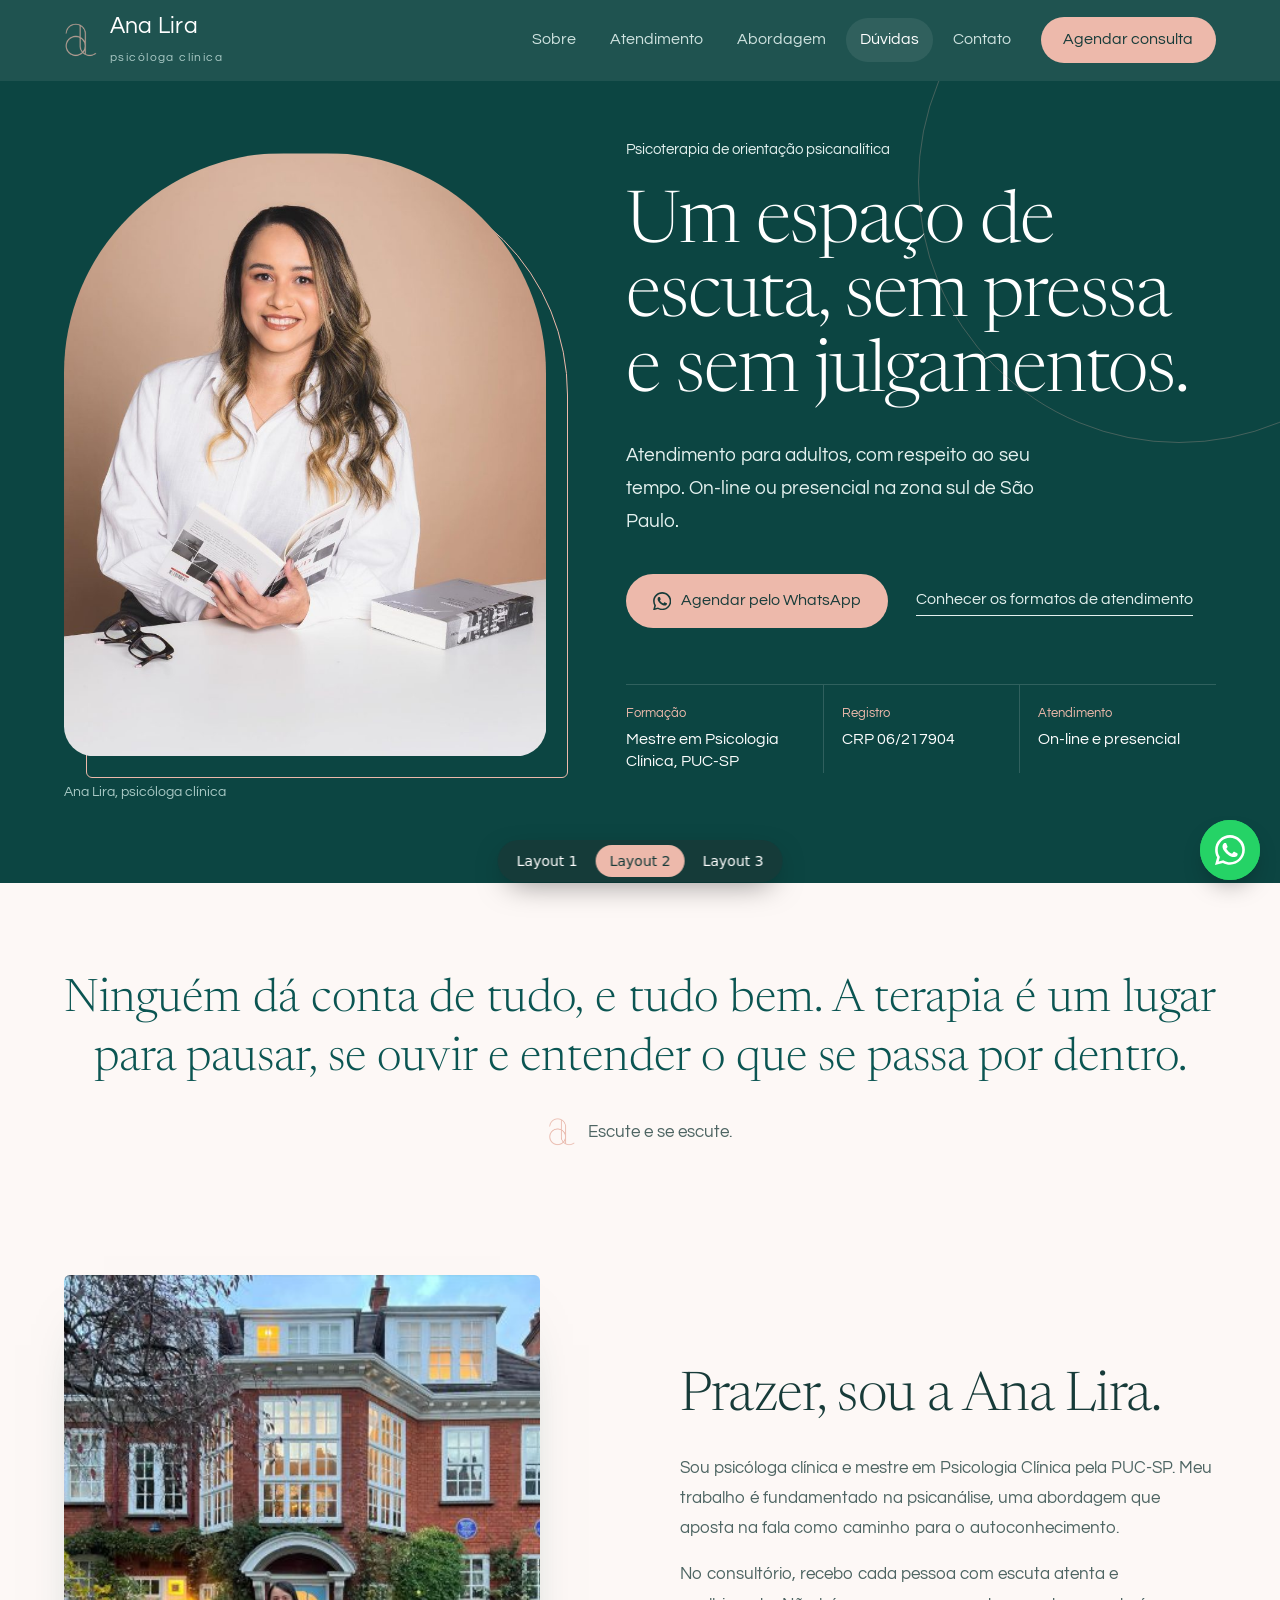
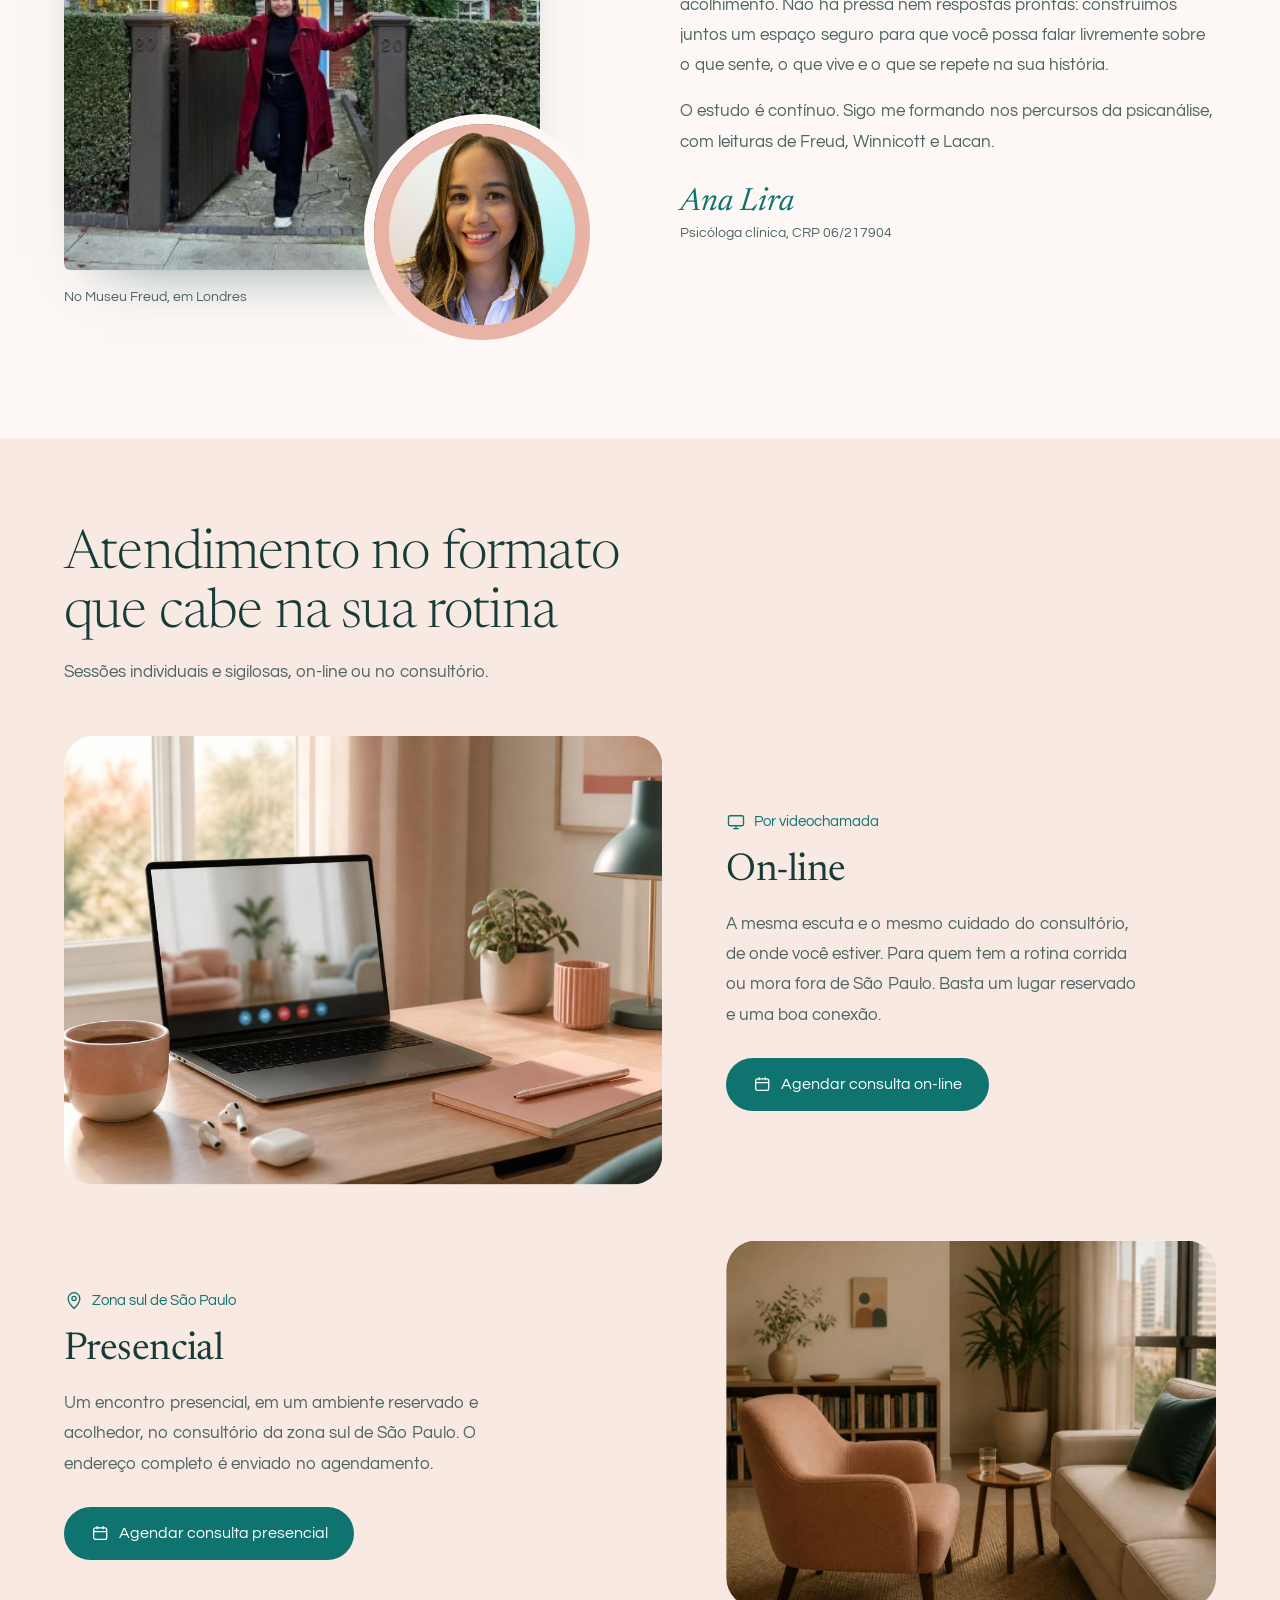
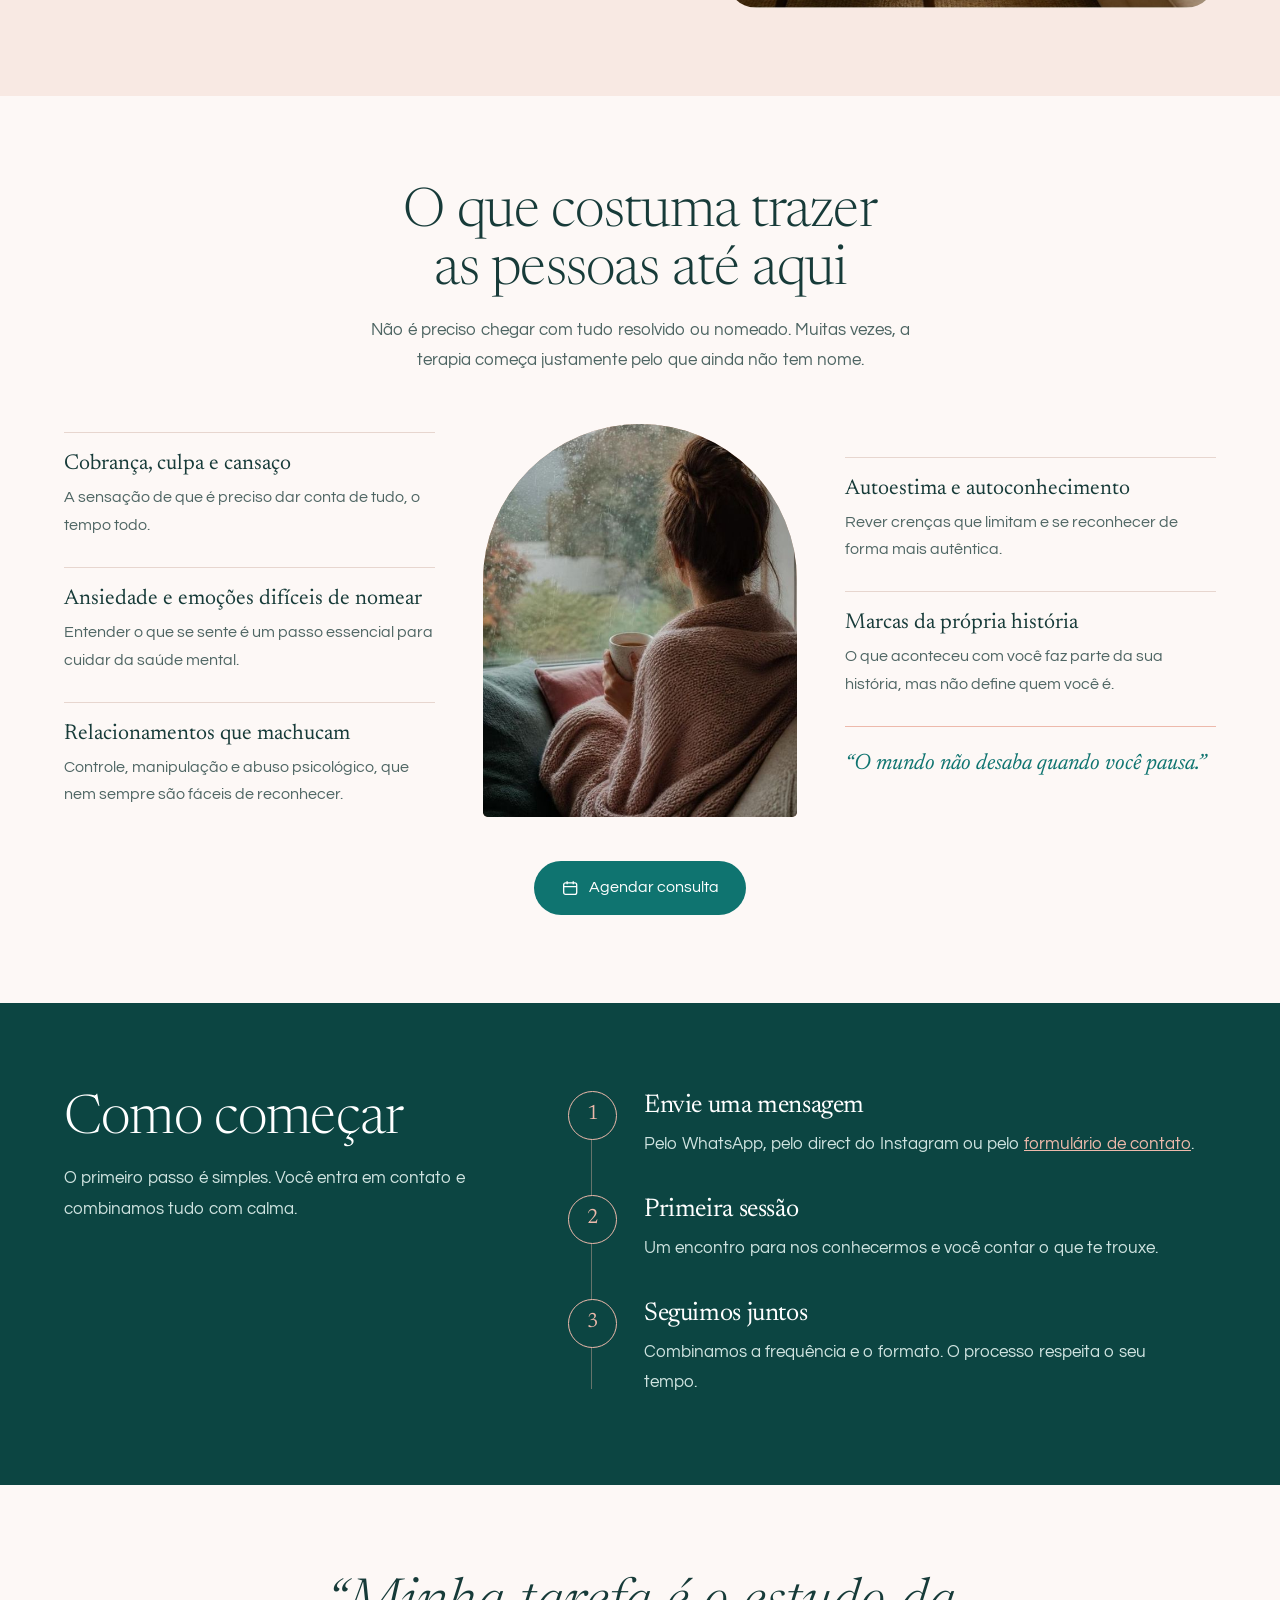
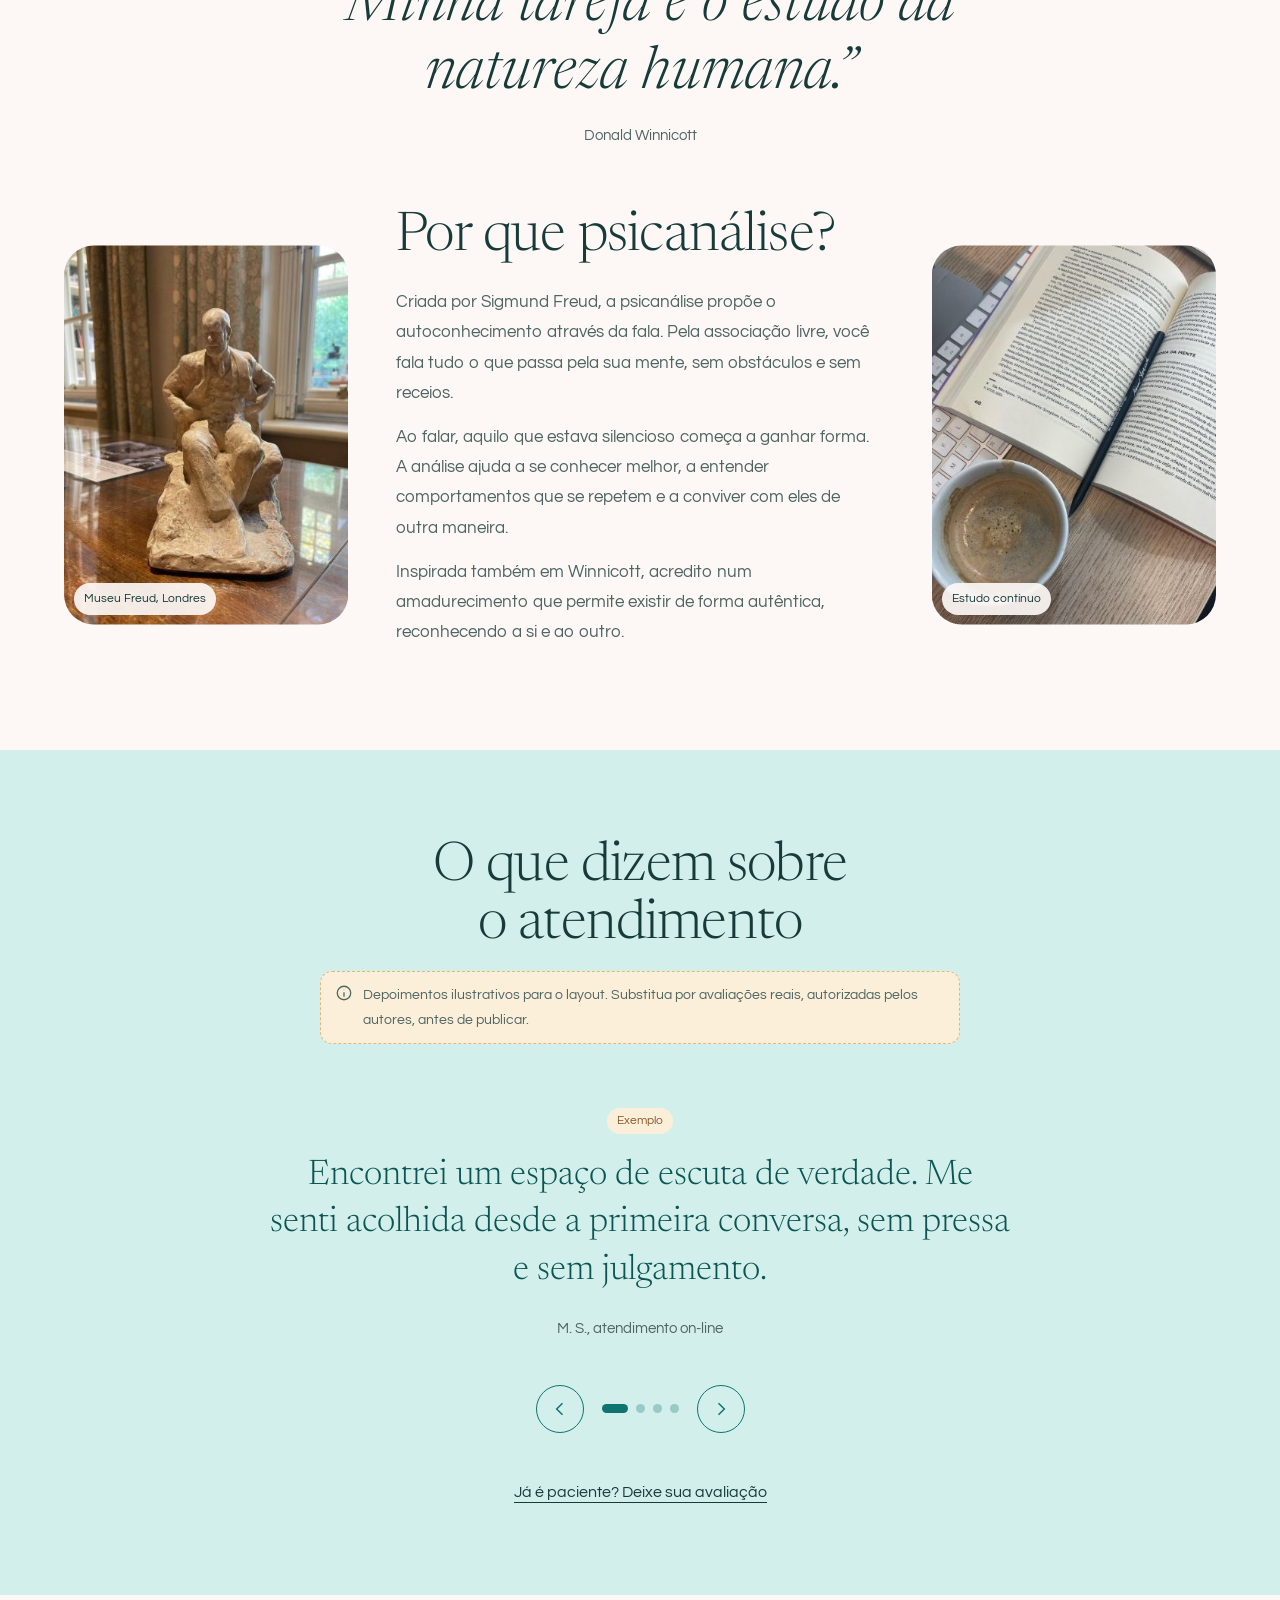
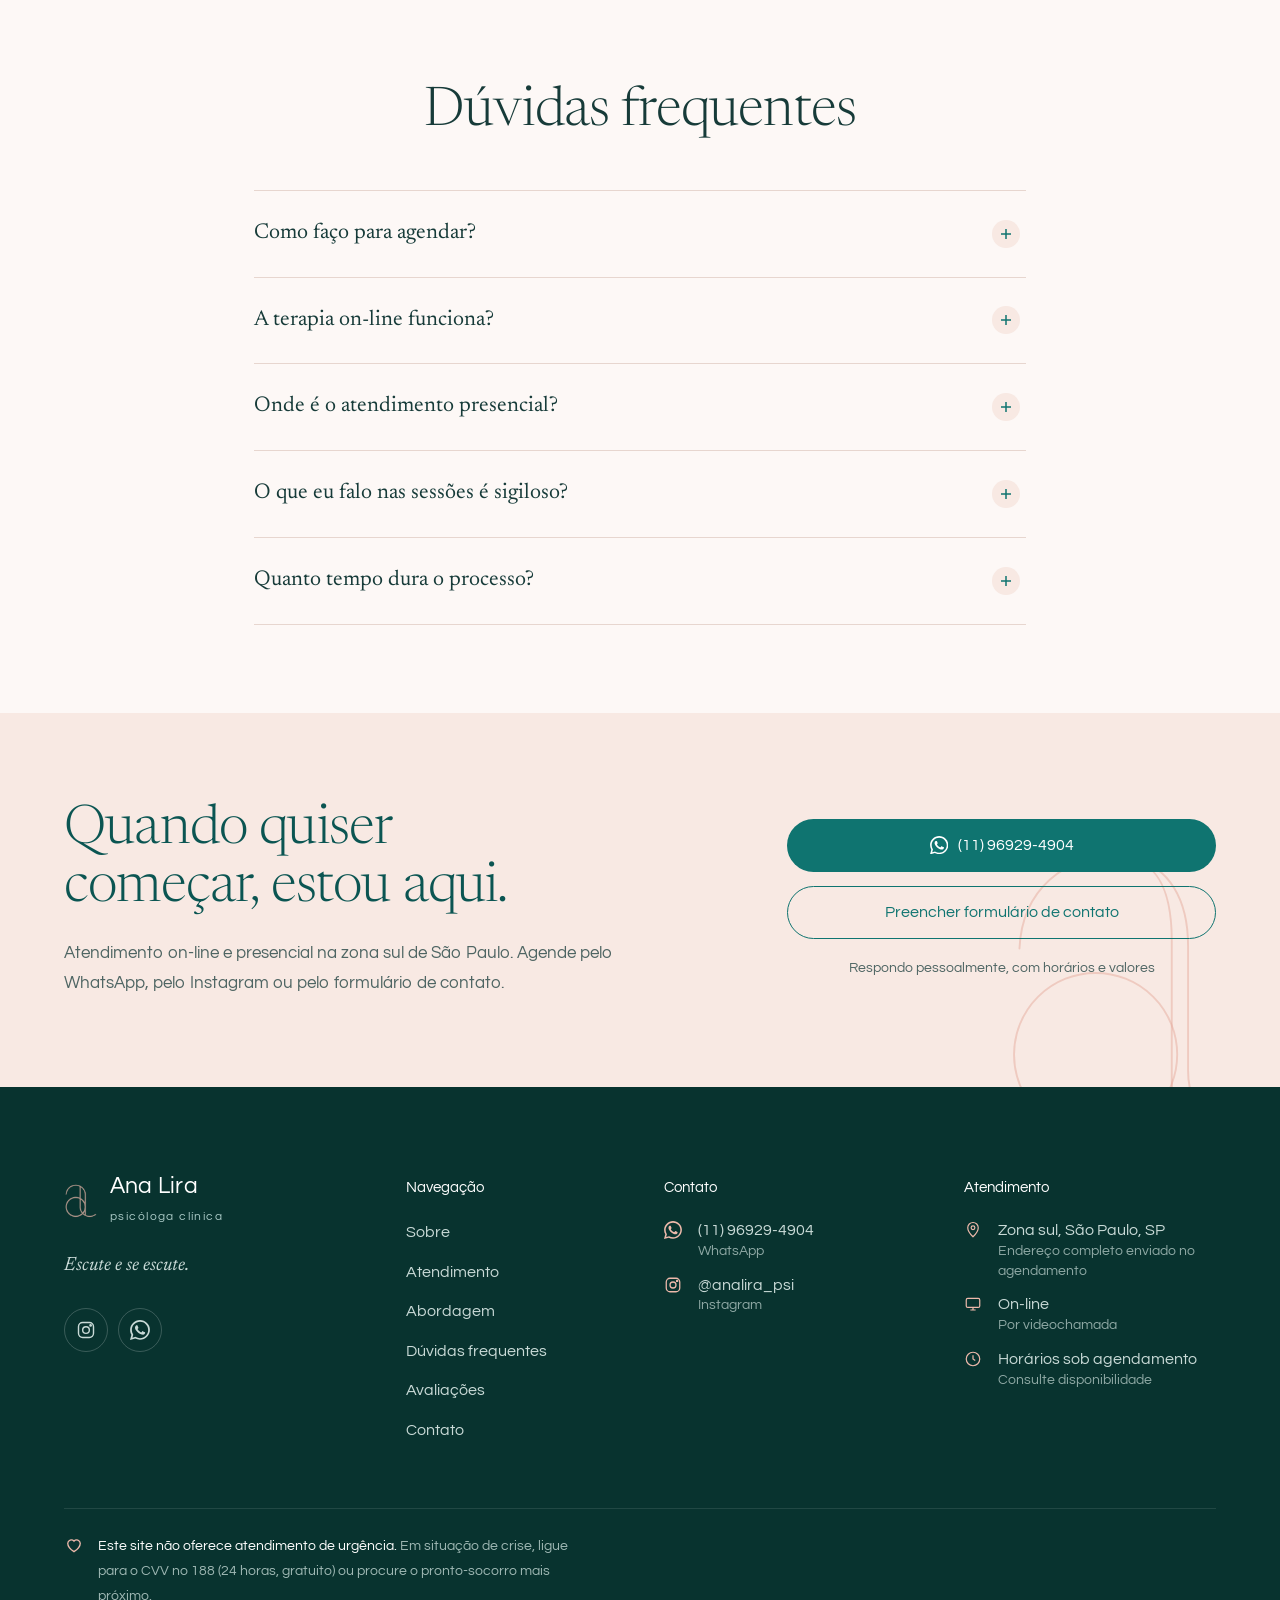
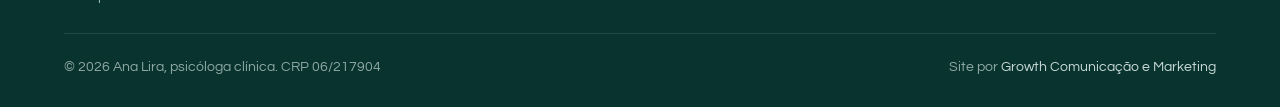
==== index.html @ a9f518cf "Add files via upload" ====
<!doctype html>
<html lang="pt-BR">
<head>
<meta charset="utf-8">
<meta name="viewport" content="width=device-width, initial-scale=1">
<title>Ana Lira | Psicóloga clínica em São Paulo</title>
<meta name="description" content="Ana Lira, psicóloga clínica (CRP 06/217904), mestre em Psicologia Clínica pela PUC-SP. Psicoterapia de orientação psicanalítica on-line e presencial na zona sul de São Paulo.">
<meta name="theme-color" content="#0F7470">
<meta property="og:title" content="Ana Lira | Psicóloga clínica em São Paulo">
<meta property="og:description" content="Ana Lira, psicóloga clínica (CRP 06/217904), mestre em Psicologia Clínica pela PUC-SP. Psicoterapia de orientação psicanalítica on-line e presencial na zona sul de São Paulo.">
<meta property="og:type" content="website">
<link rel="preconnect" href="https://fonts.googleapis.com">
<link rel="preconnect" href="https://fonts.gstatic.com" crossorigin>
<link href="https://fonts.googleapis.com/css2?family=Questrial&family=Newsreader:ital,opsz,wght@0,6..72,300;0,6..72,400;0,6..72,500;1,6..72,300;1,6..72,400&display=swap" rel="stylesheet">
<script>document.documentElement.classList.add('js')</script>
<style>:root{--mono:url([data-uri])}</style>
<style>
:root{
  --paper:#FDF8F6;
  --blush-soft:#F8E9E3;
  --blush:#EDB9AB;
  --blush-deep:#E3A595;
  --peach:#F3CDBF;
  --sand:#C9A28C;
  --aqua:#D3EFEC;
  --aqua-mid:#A9DDD8;
  --teal:#0F7470;
  --teal-deep:#0B5552;
  --ink:#173B39;
  --ink-soft:#4E6563;
  --line:#E7D6CF;
  --sans:"Questrial",system-ui,sans-serif;
  --serif:"Newsreader",Georgia,serif;
  --wrap:1200px;
  --ease:cubic-bezier(.2,.7,.2,1);
}
*{box-sizing:border-box;margin:0;padding:0}
html{scroll-behavior:smooth}
body{background:var(--paper);color:var(--ink);font-family:var(--serif);font-size:1.15rem;line-height:1.7;-webkit-font-smoothing:antialiased;overflow-x:hidden}
img{display:block;max-width:100%}
a{color:inherit}
button,input,textarea,select{font:inherit;color:inherit}
:focus-visible{outline:2px solid var(--teal);outline-offset:3px;border-radius:6px}
.skip{position:absolute;left:16px;top:-60px;background:var(--teal);color:#fff;padding:10px 16px;border-radius:8px;z-index:100;font-family:var(--sans);text-decoration:none}
.skip:focus{top:12px}
.wrap{max-width:var(--wrap);margin:0 auto;padding:0 24px}
h1,h2,h3{font-family:var(--sans);font-weight:400;line-height:1.08;letter-spacing:-.02em;color:var(--ink)}
h2{font-size:clamp(2rem,4.2vw,3.1rem);max-width:18ch}
h3{font-size:1.3rem;letter-spacing:-.01em;line-height:1.25}
h1,h2,h3{text-wrap:balance}
p{max-width:62ch}
.mono{display:inline-block;background:currentColor;-webkit-mask:var(--mono) center/contain no-repeat;mask:var(--mono) center/contain no-repeat}

/* buttons */
.btn{display:inline-flex;align-items:center;justify-content:center;gap:.6em;font-family:var(--sans);font-size:1rem;line-height:1.2;text-decoration:none;padding:1em 1.6em;border-radius:999px;border:1px solid transparent;cursor:pointer;transition:background .25s,color .25s,border-color .25s,transform .25s var(--ease),box-shadow .25s}
.btn:hover{transform:translateY(-2px)}
.btn:active{transform:translateY(0)}
.btn svg{width:1.15em;height:1.15em;flex:none}
.btn-primary{background:var(--teal);color:#fff}
.btn-primary:hover{background:var(--teal-deep);box-shadow:0 10px 22px -12px rgba(15,116,112,.8)}
.btn-ghost{border-color:currentColor;color:var(--teal)}
.btn-ghost:hover{background:var(--teal);color:#fff;border-color:var(--teal)}
.btn-light{background:#fff;color:var(--teal-deep)}
.btn-light:hover{background:var(--blush-soft)}
.btn-outline-light{border-color:rgba(255,255,255,.5);color:#fff}
.btn-outline-light:hover{background:rgba(255,255,255,.12)}
.btn-blush{background:var(--blush);color:var(--ink)}
.btn-blush:hover{background:var(--peach)}

/* header */
.site-head{position:sticky;top:0;z-index:40;background:rgba(253,248,246,.86);backdrop-filter:blur(12px);-webkit-backdrop-filter:blur(12px);border-bottom:1px solid transparent;transition:border-color .3s,background .3s}
.site-head.scrolled{border-color:var(--line);background:rgba(253,248,246,.95)}
.head-in{display:flex;align-items:center;justify-content:space-between;height:80px;gap:24px;transition:height .3s var(--ease)}
.site-head.scrolled .head-in{height:66px}
.brand{display:flex;align-items:center;gap:12px;text-decoration:none}
.brand .mono{width:34px;height:36px;color:var(--blush-deep)}
.brand b{font-family:var(--sans);font-weight:400;font-size:1.45rem;color:var(--teal);letter-spacing:.01em;line-height:1}
.brand small{display:block;font-family:var(--sans);font-size:.74rem;letter-spacing:.12em;color:var(--ink-soft);margin-top:4px}
.nav{display:flex;align-items:center;gap:6px;font-family:var(--sans);font-size:.98rem}
.nav a:not(.btn){text-decoration:none;color:var(--ink-soft);padding:8px 14px;border-radius:999px;transition:color .2s,background .2s}
.nav a:not(.btn):hover{color:var(--teal);background:var(--blush-soft)}
.nav a.active{color:var(--teal);background:var(--aqua)}
.nav .btn{margin-left:10px;padding:.75em 1.35em}
.menu-btn{display:none;background:none;border:0;width:44px;height:44px;cursor:pointer;color:var(--ink)}
.menu-btn span{display:block;width:22px;height:1.5px;background:currentColor;margin:5px auto;transition:transform .25s,opacity .25s}

/* ============ HERO (stage) ============ */
.hero{padding:20px 0 0}
.stage{position:relative;border-radius:40px;overflow:hidden;min-height:600px;background:
  radial-gradient(120% 90% at 100% 100%,var(--peach) 0%,rgba(243,205,191,0) 60%),
  linear-gradient(135deg,var(--aqua) 0%,#E7F1EC 45%,var(--blush-soft) 100%);
  display:grid;grid-template-columns:1.05fr .95fr;isolation:isolate}
.stage::before{content:"";position:absolute;width:560px;height:560px;right:4%;bottom:-140px;border-radius:50%;background:radial-gradient(circle,rgba(255,255,255,.75),rgba(255,255,255,0) 68%);z-index:-1}
.bigword{position:absolute;right:-1%;bottom:-.18em;font-family:var(--serif);font-style:italic;font-weight:300;font-size:clamp(7rem,19vw,17rem);line-height:1;letter-spacing:-.04em;color:rgba(255,255,255,.7);z-index:-1;user-select:none;white-space:nowrap}
.stage-copy{padding:64px 0 64px 64px;align-self:center;position:relative;z-index:2}
.stage-copy h1{font-size:clamp(2.4rem,4.3vw,3.75rem);margin-bottom:24px}
.stage-copy h1 .line{display:block;overflow:hidden;padding-bottom:.06em}
.stage-copy h1 .line>span{display:block}
.lede{font-size:1.22rem;color:var(--ink-soft);margin-bottom:34px;max-width:42ch}
.hero-cta{display:flex;flex-wrap:wrap;gap:12px}
.stage-figure{position:relative;align-self:end;justify-self:center;width:100%;max-width:540px;display:flex;align-items:flex-end;margin-top:40px}
.cutout{width:100%;height:auto;position:relative;z-index:1}
.chip{position:absolute;z-index:3;background:rgba(253,248,246,.92);backdrop-filter:blur(6px);-webkit-backdrop-filter:blur(6px);border-radius:16px;padding:12px 16px;font-family:var(--sans);font-size:.9rem;line-height:1.3;box-shadow:0 14px 30px -16px rgba(23,59,57,.4);display:flex;gap:12px;align-items:center}
.chip small{display:block;color:var(--ink-soft);font-size:.78rem}
.chip .dot{width:10px;height:10px;border-radius:50%;background:#3BB273;box-shadow:0 0 0 4px rgba(59,178,115,.18);flex:none}
.chip svg{width:22px;height:22px;color:var(--teal);flex:none}
.chip-a{left:-6%;top:60%}
.chip-b{right:2%;top:16%}
.chip-c{right:4%;bottom:16%}

/* marquee */
.marquee{overflow:hidden;padding:26px 0;border-bottom:1px solid var(--line);-webkit-mask:linear-gradient(90deg,transparent,#000 8%,#000 92%,transparent);mask:linear-gradient(90deg,transparent,#000 8%,#000 92%,transparent)}
.marquee-track{display:flex;width:max-content;gap:40px;animation:marquee 38s linear infinite}
.marquee:hover .marquee-track{animation-play-state:paused}
.marquee span{font-family:var(--sans);font-size:1.25rem;color:var(--ink-soft);display:flex;align-items:center;gap:40px;white-space:nowrap}
.marquee span::after{content:"";width:22px;height:23px;background:var(--blush-deep);-webkit-mask:var(--mono) center/contain no-repeat;mask:var(--mono) center/contain no-repeat}
@keyframes marquee{to{transform:translateX(-50%)}}

/* manifesto */
.manifesto{background:var(--teal);color:var(--aqua);padding:72px 0;position:relative;overflow:hidden}
.manifesto blockquote{font-family:var(--serif);font-style:italic;font-weight:300;font-size:clamp(1.6rem,3.2vw,2.5rem);line-height:1.35;color:#fff;text-align:justify;text-align-last:left;hyphens:auto;-webkit-hyphens:auto}
.manifesto p{margin-top:24px;font-family:var(--sans);font-size:1rem;color:var(--aqua)}
.manifesto-in{display:grid;grid-template-columns:auto 1fr;gap:48px;align-items:start}
.manifesto .mono{width:70px;height:74px;color:var(--blush);margin-top:10px}

/* sections */
section{scroll-margin-top:80px}
.sec{padding:80px 0}
.sec-head{display:grid;grid-template-columns:1fr 1fr;gap:56px;align-items:end;margin-bottom:48px}
.sec-head p{color:var(--ink-soft)}

/* sobre */
.about-grid{display:grid;grid-template-columns:.9fr 1.1fr;gap:80px;align-items:center}
.about-photos{position:relative;padding-bottom:70px}
.about-photos .p1{border-radius:28px;overflow:hidden;width:82%;aspect-ratio:4/5}
.about-photos .p1 img{width:100%;height:100%;object-fit:cover}
.about-photos .p2{position:absolute;right:0;bottom:0;width:46%;border-radius:50%;overflow:hidden;border:8px solid var(--paper);aspect-ratio:1}
.about-photos .p2 img{width:100%;height:100%;object-fit:cover}
.about-photos figcaption{font-family:var(--sans);font-size:.85rem;color:var(--ink-soft);margin-top:12px}
.about-text h2{margin-bottom:28px}
.about-text p+p{margin-top:18px}
.facts{margin-top:40px;border-top:1px solid var(--line)}
.facts div{display:grid;grid-template-columns:170px 1fr;gap:20px;padding:18px 0;border-bottom:1px solid var(--line)}
.facts dt{font-family:var(--sans);font-size:.95rem;color:var(--teal)}
.facts dd{font-size:1.05rem}

/* atendimento */
.care{background:var(--blush-soft)}
.modes{display:grid;grid-template-columns:1fr 1fr;gap:28px;margin-bottom:80px}
.mode{background:var(--paper);border-radius:30px;overflow:hidden;display:flex;flex-direction:column;transition:transform .4s var(--ease),box-shadow .4s}
.mode:hover{transform:translateY(-4px);box-shadow:0 26px 50px -30px rgba(23,59,57,.45)}
.mode-img{aspect-ratio:16/10;overflow:hidden}
.mode-img img{width:100%;height:100%;object-fit:cover;transition:transform 1.2s var(--ease)}
.mode:hover .mode-img img{transform:scale(1.04)}
.mode-body{padding:36px 40px 40px;display:flex;flex-direction:column;flex:1}
.mode-tag{display:inline-flex;align-items:center;gap:8px;font-family:var(--sans);font-size:.88rem;color:var(--teal);margin-bottom:14px}
.mode-tag svg{width:20px;height:20px}
.mode h3{font-size:1.75rem;margin-bottom:12px}
.mode p{color:var(--ink-soft)}
.mode ul{list-style:none;margin:20px 0 30px;display:grid;gap:8px;font-size:1.02rem}
.mode li{display:flex;gap:10px;align-items:baseline}
.mode li::before{content:"";width:6px;height:6px;border-radius:50%;background:var(--blush-deep);flex:none;transform:translateY(-2px)}
.mode .btn{margin-top:auto;align-self:flex-start}
.mode.alt{background:var(--teal)}
.mode.alt h3{color:#fff}
.mode.alt p,.mode.alt li{color:var(--aqua)}
.mode.alt .mode-tag{color:var(--blush)}

.themes-head{text-align:center;max-width:680px;margin:0 auto 48px}
.themes-head h3{font-size:clamp(1.8rem,3vw,2.4rem);line-height:1.12;margin-bottom:14px}
.themes-head p{color:var(--ink-soft);margin:0 auto}
.themes-wrap{display:grid;grid-template-columns:.85fr 1.15fr;gap:72px;align-items:center}
.themes-visual{position:relative;display:flex;flex-direction:column}
.themes-visual .frame{border-radius:200px 200px 30px 30px;overflow:hidden;aspect-ratio:4/5;position:relative;background:var(--sand)}
.theme-video{position:absolute;inset:0;width:100%;height:100%;object-fit:cover;display:block}
.theme-cta{margin-top:24px;align-self:flex-start}
.themes-visual blockquote{margin-top:-64px;margin-left:28px;margin-right:-20px;position:relative;background:var(--paper);border-radius:22px;padding:22px 26px;font-style:italic;font-size:1.15rem;line-height:1.45;color:var(--teal-deep);box-shadow:0 18px 40px -24px rgba(23,59,57,.45)}
.themes-copy h3{font-size:clamp(1.8rem,3vw,2.4rem);line-height:1.12;max-width:16ch}
.themes-copy > p{color:var(--ink-soft);margin:18px 0 28px}
.themes{list-style:none}
.themes li{padding:24px 0;border-top:1px solid #E4CBC2;display:grid;grid-template-columns:48px 1fr;gap:18px;align-items:start}
.themes li:last-child{border-bottom:1px solid #E4CBC2}
.themes .ic{width:48px;height:48px;border-radius:50%;background:var(--paper);display:grid;place-items:center;color:var(--teal)}
.themes .ic svg{width:22px;height:22px}
.themes b{display:block;font-family:var(--sans);font-weight:400;font-size:1.22rem;color:var(--ink)}
.themes span{display:block;color:var(--ink-soft);font-size:1.04rem;margin-top:4px}

.reviews{background:var(--blush-soft)}
.reviews-head{text-align:center;max-width:720px;margin:0 auto 44px}
.reviews-head h2{margin:0 auto 16px;max-width:none}
.sample-note{display:inline-flex;gap:10px;align-items:flex-start;text-align:left;font-family:var(--sans);font-size:.9rem;color:#8A5A2B;background:#FCEFD9;border:1px dashed #E3B77A;border-radius:12px;padding:10px 14px;max-width:none}
.sample-note svg{width:18px;height:18px;flex:none;margin-top:2px}
.reviews-track{display:grid;grid-template-columns:repeat(4,1fr);gap:20px}
.review{position:relative;background:#fff;border:1px solid var(--line);border-radius:26px;padding:30px 26px 26px;display:flex;flex-direction:column;gap:18px;transition:transform .35s var(--ease),box-shadow .35s}
.review:hover{transform:translateY(-4px);box-shadow:0 22px 40px -28px rgba(23,59,57,.45)}
.review .sample{position:absolute;top:16px;right:16px;font-family:var(--sans);font-size:.72rem;color:#8A5A2B;background:#FCEFD9;border-radius:999px;padding:3px 10px}
.stars{color:#E3A595;letter-spacing:3px;font-size:1.05rem}
.review blockquote{font-style:italic;font-size:1.08rem;line-height:1.55;color:var(--ink);flex:1}
.review figcaption{display:flex;gap:12px;align-items:center;font-family:var(--sans);font-size:.98rem}
.review small{display:block;color:var(--ink-soft);font-size:.82rem}
.review .av{width:42px;height:42px;border-radius:50%;background:var(--aqua);color:var(--teal);display:grid;place-items:center;font-size:1.05rem;flex:none}
.reviews-foot{display:flex;flex-wrap:wrap;justify-content:center;align-items:center;gap:14px 24px;margin-top:40px;text-align:center}
.reviews-foot p{color:var(--ink-soft);font-size:1.05rem;max-width:none}

/* processo */
.steps{list-style:none;display:grid;grid-template-columns:repeat(3,1fr);gap:40px;counter-reset:s}
.steps li{counter-increment:s;position:relative;padding-top:72px}
.steps li::before{content:counter(s);position:absolute;top:0;left:0;width:52px;height:52px;border-radius:50%;border:1px solid var(--teal);color:var(--teal);font-family:var(--sans);display:grid;place-items:center;font-size:1.1rem;background:var(--paper);z-index:1}
.steps li::after{content:"";position:absolute;top:26px;left:52px;right:-40px;height:1px;background:var(--teal);opacity:.35;transform-origin:left;transform:scaleX(var(--p,0));transition:transform 1.2s var(--ease) .3s}
.steps.in li::after{--p:1}
.steps li:last-child::after{display:none}
.steps h3{margin-bottom:10px}
.steps p{color:var(--ink-soft);font-size:1.05rem}

/* abordagem */
.approach{background:var(--aqua)}
.approach-grid{display:grid;grid-template-columns:1.1fr .9fr;gap:80px;align-items:center}
.approach-grid h2{margin-bottom:28px}
.approach-grid p+p{margin-top:18px}
.quote{margin-top:40px;padding-left:24px;border-left:2px solid var(--teal);font-style:italic;font-size:1.3rem;color:var(--teal-deep)}
.quote cite{display:block;font-style:normal;font-family:var(--sans);font-size:.9rem;color:var(--ink-soft);margin-top:8px}
.mosaic{display:grid;grid-template-columns:1fr 1fr;grid-template-rows:240px 240px;gap:16px}
.mosaic figure{border-radius:24px;overflow:hidden;position:relative}
.mosaic figure:first-child{grid-row:span 2}
.mosaic img{width:100%;height:100%;object-fit:cover}
.mosaic figcaption{position:absolute;left:12px;bottom:12px;background:rgba(253,248,246,.92);font-family:var(--sans);font-size:.8rem;padding:6px 12px;border-radius:999px}
.mosaic .note{background:var(--teal);color:#fff;border-radius:24px;padding:26px;display:flex;flex-direction:column;justify-content:space-between}
.mosaic .note .mono{width:40px;height:42px;color:var(--blush)}
.mosaic .note p{font-style:italic;font-size:1.35rem;line-height:1.3}

/* faq */
.faq-grid{display:grid;grid-template-columns:.8fr 1.2fr;gap:56px}
.faq-grid > div:first-child p{color:var(--ink-soft);margin-top:20px}
.faq-grid > div:first-child a{color:var(--teal)}
details{border-top:1px solid var(--line)}
details:last-child{border-bottom:1px solid var(--line)}
summary{list-style:none;cursor:pointer;padding:24px 48px 24px 0;font-family:var(--sans);font-size:1.2rem;position:relative;transition:color .2s}
summary:hover{color:var(--teal)}
summary::-webkit-details-marker{display:none}
summary::after{content:"";position:absolute;right:6px;top:50%;width:28px;height:28px;margin-top:-14px;border-radius:50%;background:var(--blush-soft) center/12px no-repeat url("data:image/svg+xml,%3Csvg xmlns='http://www.w3.org/2000/svg' viewBox='0 0 12 12'%3E%3Cpath d='M6 1v10M1 6h10' stroke='%230F7470' stroke-width='1.5' fill='none'/%3E%3C/svg%3E");transition:transform .3s var(--ease),background-color .3s}
details[open] summary::after{transform:rotate(45deg);background-color:var(--aqua)}
.faq-body{overflow:hidden}
.faq-body p{padding:0 0 26px;color:var(--ink-soft)}

/* CTA band */
.cta-band{padding:80px 0}
.cta-card{background:var(--teal-deep);color:#fff;border-radius:40px;padding:80px 64px;display:grid;grid-template-columns:1.2fr .8fr;gap:48px;align-items:center;position:relative;overflow:hidden}
.cta-card h2{color:#fff;max-width:16ch;margin-bottom:20px}
.cta-card p{color:var(--aqua)}
.cta-card svg.draw{position:absolute;right:-20px;bottom:-60px;width:300px;height:310px;color:rgba(237,185,171,.28)}
.cta-actions{display:flex;flex-direction:column;gap:14px;position:relative;z-index:1}
.cta-actions small{font-family:var(--sans);font-size:.85rem;color:var(--aqua);text-align:center;margin-top:4px}

/* line drawing */
svg.draw path,svg.draw circle{fill:none;stroke:currentColor;stroke-width:1.4;stroke-linecap:round;stroke-dasharray:var(--len);stroke-dashoffset:var(--len)}
svg.draw.in path,svg.draw.in circle{animation:draw 2.6s var(--ease) forwards}
svg.draw.in path+path{animation-delay:.3s}
svg.draw.in circle{animation-delay:.6s}
@keyframes draw{to{stroke-dashoffset:0}}

/* footer */
.site-foot{background:#0E2E2C;color:#C9DAD7;padding:88px 0 0;font-family:var(--sans);font-size:.98rem}
.foot-grid{display:grid;grid-template-columns:1.4fr 1fr 1.2fr 1.2fr;gap:48px;padding-bottom:64px}
.foot-brand .brand b{color:#fff}
.foot-brand .brand small{color:#9FB8B4}
.foot-brand p{margin:22px 0 26px;font-family:var(--serif);font-style:italic;font-size:1.2rem;color:var(--blush);max-width:28ch}
.social{display:flex;gap:10px}
.social a{width:44px;height:44px;border-radius:50%;border:1px solid rgba(255,255,255,.2);display:grid;place-items:center;color:#fff;transition:background .25s,border-color .25s,transform .25s var(--ease)}
.social a:hover{background:var(--teal);border-color:var(--teal);transform:translateY(-3px)}
.social svg{width:20px;height:20px}
.site-foot h4{font-weight:400;font-size:.95rem;color:#fff;margin-bottom:18px}
.site-foot ul{list-style:none;display:grid;gap:12px}
.site-foot a{text-decoration:none;color:#C9DAD7;transition:color .2s}
.site-foot a:hover{color:#fff}
.foot-contact li{display:grid;grid-template-columns:22px 1fr;gap:12px;align-items:start;line-height:1.45}
.foot-contact svg{width:18px;height:18px;color:var(--blush);margin-top:2px}
.foot-contact small{display:block;color:#8FA9A5;font-size:.85rem}
.foot-alert{border-top:1px solid rgba(255,255,255,.1);padding:24px 0;font-size:.9rem;color:#9FB8B4;display:flex;gap:14px;align-items:flex-start}
.foot-alert svg{width:20px;height:20px;color:var(--blush);flex:none;margin-top:2px}
.foot-alert strong{color:#fff;font-weight:400}
.foot-bottom{border-top:1px solid rgba(255,255,255,.1);padding:22px 0 28px;display:flex;flex-wrap:wrap;justify-content:space-between;gap:12px;font-size:.85rem;color:#8FA9A5}
.foot-bottom a{color:#C9DAD7}

/* floating */
.wa-float{position:fixed;right:20px;bottom:20px;z-index:50;width:60px;height:60px;border-radius:50%;background:#25D366;color:#fff;display:grid;place-items:center;box-shadow:0 12px 26px -10px rgba(0,0,0,.4);transition:transform .25s var(--ease)}
.wa-float:hover{transform:scale(1.07)}
.wa-float svg{width:30px;height:30px}
.wa-float::before{content:"";position:absolute;inset:0;border-radius:50%;border:2px solid #25D366;animation:ping 2.8s var(--ease) infinite}
@keyframes ping{0%{transform:scale(1);opacity:.7}70%,100%{transform:scale(1.55);opacity:0}}
.to-top{position:fixed;right:28px;bottom:94px;z-index:50;width:44px;height:44px;border-radius:50%;background:var(--paper);border:1px solid var(--line);display:grid;place-items:center;color:var(--teal);cursor:pointer;opacity:0;transform:translateY(10px);pointer-events:none;transition:opacity .3s,transform .3s var(--ease)}
.to-top.show{opacity:1;transform:none;pointer-events:auto}
.to-top svg{width:18px;height:18px}

/* reveal */
.js .reveal{opacity:0;transform:translateY(28px);transition:opacity .9s var(--ease),transform .9s var(--ease)}
.js .reveal.in{opacity:1;transform:none}
.js .reveal-img{clip-path:inset(12% 12% 12% 12% round 30px);transition:clip-path 1.3s var(--ease)}
.js .reveal-img.in{clip-path:inset(0 0 0 0 round 30px)}
.js .stagger>*{opacity:0;transform:translateY(20px);transition:opacity .7s var(--ease),transform .7s var(--ease)}
.js .stagger.in>*{opacity:1;transform:none}
.js .stagger.in>*:nth-child(2){transition-delay:.08s}
.js .stagger.in>*:nth-child(3){transition-delay:.16s}
.js .stagger.in>*:nth-child(4){transition-delay:.24s}
.js .stagger.in>*:nth-child(5){transition-delay:.32s}
.js .stagger.in>*:nth-child(6){transition-delay:.4s}

/* hero load sequence */
.js .stage-copy h1 .line>span{transform:translateY(105%);transition:transform 1s var(--ease)}
.js .loaded .stage-copy h1 .line>span{transform:none}
.js .loaded .stage-copy h1 .line:nth-child(2)>span{transition-delay:.08s}
.js .loaded .stage-copy h1 .line:nth-child(3)>span{transition-delay:.16s}
.js .loaded .stage-copy h1 .line:nth-child(4)>span{transition-delay:.24s}
.js .stage .fade-up{opacity:0;transform:translateY(16px);transition:opacity .8s var(--ease) .45s,transform .8s var(--ease) .45s}
.js .loaded .fade-up{opacity:1;transform:none}
.js .loaded .fade-up.d2{transition-delay:.6s}
.js .cutout{opacity:0;transform:translateY(60px);transition:opacity 1.1s var(--ease) .2s,transform 1.3s var(--ease) .2s}
.js .loaded .cutout{opacity:1;transform:none}
.js .bigword{opacity:0;transform:translateX(40px);transition:opacity 1.6s var(--ease) .1s,transform 1.8s var(--ease) .1s}
.js .loaded .bigword{opacity:1;transform:none}
.js .chip{opacity:0;transform:scale(.9) translateY(10px);transition:opacity .6s var(--ease),transform .6s var(--ease)}
.js .loaded .chip{opacity:1;transform:none}
.js .loaded .chip-a{transition-delay:.9s}
.js .loaded .chip-b{transition-delay:1.05s}
.js .loaded .chip-c{transition-delay:1.2s}
.float{animation:float 6s ease-in-out infinite}
.float.f2{animation-duration:7s;animation-delay:-2s}
.float.f3{animation-duration:8s;animation-delay:-4s}
@keyframes float{0%,100%{translate:0 0}50%{translate:0 -8px}}

/* ============ CONTACT PAGE ============ */
.page-hero{padding:48px 0 0}
.page-hero .stage{min-height:auto;grid-template-columns:1fr;padding:64px}
.crumbs{display:flex;gap:10px;font-family:var(--sans);font-size:.9rem;color:var(--ink-soft);margin-bottom:22px;list-style:none}
.crumbs a{color:var(--teal);text-decoration:none}
.crumbs li+li::before{content:"/";margin-right:10px;color:var(--sand)}
.page-hero h1{font-size:clamp(2.5rem,5vw,4rem);max-width:14ch;margin-bottom:18px}
.page-hero .lede{margin-bottom:0}
.contact-grid{display:grid;grid-template-columns:1.25fr .75fr;gap:56px;align-items:start;padding-top:72px;padding-bottom:120px}
.form-card{background:#fff;border:1px solid var(--line);border-radius:32px;padding:48px}
.form-card h2{font-size:clamp(1.7rem,3vw,2.2rem);margin-bottom:8px}
.form-card form > p{color:var(--ink-soft);margin-bottom:32px;font-size:1.05rem}
.fgrid{display:grid;grid-template-columns:1fr 1fr;gap:20px 18px}
.field{display:flex;flex-direction:column;gap:8px}
.field.full{grid-column:1/-1}
.field label,.field legend{font-family:var(--sans);font-size:.95rem;color:var(--ink)}
.field label .opt{color:var(--ink-soft);font-size:.85rem}
.field input[type=text],.field input[type=tel],.field input[type=email],.field textarea,.field select{width:100%;background:var(--paper);border:1px solid var(--line);border-radius:14px;padding:14px 16px;font-family:var(--sans);font-size:1rem;transition:border-color .2s,box-shadow .2s,background .2s}
.field textarea{min-height:130px;resize:vertical;line-height:1.5}
.field input:focus,.field textarea:focus{outline:none;border-color:var(--teal);background:#fff;box-shadow:0 0 0 4px rgba(15,116,112,.12)}
.field.err input,.field.err textarea{border-color:#C0473A;box-shadow:0 0 0 4px rgba(192,71,58,.1)}
.field .msg{font-family:var(--sans);font-size:.85rem;color:#B03A2E;display:none}
.field.err .msg{display:block}
fieldset.field{border:0}
.choices{display:flex;flex-wrap:wrap;gap:10px;margin-top:10px}
fieldset.field legend{padding:0}
.choice{position:relative}
.choice input{position:absolute;opacity:0;width:1px;height:1px}
.choice span{display:inline-flex;align-items:center;gap:8px;padding:11px 18px;border:1px solid var(--line);border-radius:999px;font-family:var(--sans);font-size:.95rem;cursor:pointer;background:var(--paper);transition:all .2s}
.choice span:hover{border-color:var(--teal)}
.choice input:checked+span{background:var(--teal);border-color:var(--teal);color:#fff}
.choice input:focus-visible+span{outline:2px solid var(--teal);outline-offset:3px}
.consent{display:flex;gap:12px;align-items:flex-start;font-family:var(--sans);font-size:.9rem;color:var(--ink-soft);line-height:1.5;cursor:pointer}
.consent input{width:20px;height:20px;accent-color:var(--teal);margin-top:1px;flex:none}
.form-foot{display:flex;flex-wrap:wrap;align-items:center;gap:16px 24px;margin-top:30px}
.form-foot small{font-family:var(--sans);font-size:.85rem;color:var(--ink-soft);max-width:34ch}
.success{display:none;text-align:center;padding:40px 10px}
.success .ok{width:72px;height:72px;border-radius:50%;background:var(--aqua);color:var(--teal);display:grid;place-items:center;margin:0 auto 24px}
.success .ok svg{width:34px;height:34px}
.success h2{margin:0 auto 12px}
.success p{margin:0 auto 26px;color:var(--ink-soft)}
.form-card.sent form{display:none}
.form-card.sent .success{display:block;animation:pop .6s var(--ease)}
@keyframes pop{from{opacity:0;transform:scale(.96)}to{opacity:1;transform:none}}
.side{display:grid;gap:20px}
.side-img{border-radius:28px;overflow:hidden;aspect-ratio:4/3}
.side-img img{width:100%;height:100%;object-fit:cover}
.info-card{background:var(--blush-soft);border-radius:28px;padding:32px}
.info-card h3{margin-bottom:18px}
.info-list{list-style:none;display:grid;gap:18px}
.info-list li{display:grid;grid-template-columns:44px 1fr;gap:14px;align-items:center}
.info-list .ic{width:44px;height:44px;border-radius:50%;background:var(--paper);display:grid;place-items:center;color:var(--teal)}
.info-list .ic svg{width:20px;height:20px}
.info-list b{display:block;font-family:var(--sans);font-weight:400;font-size:.85rem;color:var(--ink-soft)}
.info-list a,.info-list span{font-family:var(--sans);font-size:1.05rem;text-decoration:none;color:var(--ink)}
.info-list a:hover{color:var(--teal)}
.privacy{background:var(--teal);color:var(--aqua);border-radius:28px;padding:28px 32px;font-size:1.02rem}
.privacy strong{display:block;font-family:var(--sans);font-weight:400;color:#fff;font-size:1.15rem;margin-bottom:6px}

/* ============ RESPONSIVE ============ */
@media (max-width:1080px){
  .reviews-track{grid-template-columns:repeat(2,1fr)}
  .stage-copy{padding:56px 0 56px 44px}
  .chip-a{left:-10%}
  .foot-grid{grid-template-columns:1fr 1fr;gap:40px}
}
@media (max-width:980px){
  .stage{grid-template-columns:1fr;min-height:0}
  .stage-copy{padding:48px 36px 8px}
  .stage-figure{max-width:440px;margin:0 auto}
  .chip-a{left:-2%;top:40%}
  .about-grid,.approach-grid,.themes-wrap,.faq-grid,.sec-head,.cta-card,.contact-grid{grid-template-columns:1fr}
  .sec{padding:64px 0}
  .cta-band{padding:64px 0}
  .sec-head{gap:20px;margin-bottom:48px}
  .about-grid,.approach-grid{gap:48px}
  .themes-wrap{gap:56px}
  .themes-visual{max-width:440px}
  .themes-visual{margin:0 auto;width:100%}
  .about-photos{max-width:460px}
  .steps{grid-template-columns:1fr;gap:36px}
  .steps li::after{display:none}
  .cta-card{padding:56px 36px}
  .wrap.contact-grid{padding-top:48px;padding-bottom:88px}
  .modes{margin-bottom:64px}
}
@media (max-width:760px){
  .nav{position:fixed;inset:66px 0 auto 0;flex-direction:column;align-items:stretch;gap:2px;background:var(--paper);padding:14px 16px 24px;border-bottom:1px solid var(--line);box-shadow:0 20px 30px -20px rgba(23,59,57,.3);transform:translateY(-8px);opacity:0;pointer-events:none;transition:opacity .2s,transform .2s}
  .nav a:not(.btn){padding:13px 14px;font-size:1.1rem}
  .nav .btn{margin:10px 0 0}
  .nav.open{opacity:1;transform:none;pointer-events:auto}
  .menu-btn{display:block}
  .menu-btn[aria-expanded=true] span:nth-child(1){transform:translateY(6.5px) rotate(45deg)}
  .menu-btn[aria-expanded=true] span:nth-child(2){opacity:0}
  .menu-btn[aria-expanded=true] span:nth-child(3){transform:translateY(-6.5px) rotate(-45deg)}
  .head-in,.site-head.scrolled .head-in{height:66px}
  .wrap{padding:0 16px}
  body{font-size:1.08rem}
  .hero{padding:8px 0 0}
  .stage{border-radius:28px}
  .stage-copy{padding:36px 22px 0}
  .stage-copy h1{font-size:clamp(1.85rem,8.4vw,2.3rem)}
  .lede{font-size:1.1rem}
  .hero-cta .btn{flex:1 1 100%}
  .bigword{font-size:8.5rem;bottom:-.12em}
  .chip{font-size:.82rem;padding:10px 12px}
  .chip-a{left:2%;top:46%}
  .chip-b{right:2%;top:10%}
  .chip-c{display:none}
  .marquee span{font-size:1.05rem}
  .modes{grid-template-columns:1fr}
  .mode-body{padding:28px 24px 30px}
  .mode .btn{align-self:stretch}
  .manifesto{padding:64px 0}
  .manifesto-in{grid-template-columns:1fr;gap:20px}
  .manifesto .mono{width:44px;height:46px}
  .facts div{grid-template-columns:1fr;gap:2px}
  .themes-visual blockquote{margin:-48px 12px 0;font-size:1.05rem}
  .mosaic{grid-template-rows:180px 180px;gap:12px}
  .mosaic .note{padding:18px}
  .mosaic .note p{font-size:1.1rem}
  .cta-card{border-radius:28px;padding:44px 22px}
  .reviews-track{display:flex;overflow-x:auto;scroll-snap-type:x mandatory;gap:14px;margin:0 -16px;padding:4px 16px 12px;scrollbar-width:none}
  .reviews-track::-webkit-scrollbar{display:none}
  .review{flex:0 0 82%;scroll-snap-align:start}
  .manifesto blockquote{font-size:1.45rem;text-align:left}
  .theme-cta{align-self:stretch}
  .foot-grid{grid-template-columns:1fr;gap:36px}
  .site-foot{padding-top:64px}
  .page-hero .stage{padding:36px 22px 56px}
  .page-hero .bigword{font-size:6rem;color:rgba(255,255,255,.55)}
  .form-card{padding:30px 20px;border-radius:24px}
  .fgrid{grid-template-columns:1fr}
  .form-foot .btn{width:100%}
  .to-top{right:26px;bottom:90px}
}
@media (prefers-reduced-motion:reduce){
  html{scroll-behavior:auto}
  *,*::before,*::after{animation:none!important;transition:none!important}
  .js .reveal,.js .stagger>*,.js .cutout,.js .bigword,.js .chip,.js .stage .fade-up{opacity:1!important;transform:none!important}
  .js .reveal-img{clip-path:none!important}
  .js .stage-copy h1 .line>span{transform:none!important}
  svg.draw path,svg.draw circle{stroke-dashoffset:0!important}
  .marquee-track{animation:none}
}

/* ===== LAYOUT 2: Editorial ===== */
.v2{--b-dark:#0C4542;--b-dark2:#08332F;font-family:var(--sans);font-size:1.08rem;line-height:1.75}
.v2 h1,.v2 h2,.v2 h3{font-family:var(--serif);font-weight:300;letter-spacing:-.015em}
.v2 h2{font-size:clamp(2.2rem,4.4vw,3.4rem);line-height:1.08}
.v2 h3{font-size:1.7rem;font-weight:400}
.v2 p{color:inherit}

/* header on dark */
.v2 .site-head{background:rgba(12,69,66,.92);border-color:transparent}
.v2 .site-head.scrolled{background:rgba(8,51,47,.96);border-color:rgba(255,255,255,.08)}
.v2 .brand b{color:#fff}
.v2 .brand small{color:#A9C9C5}
.v2 .brand .mono{color:var(--blush)}
.v2 .nav a:not(.btn){color:#CFE3E0}
.v2 .nav a:not(.btn):hover,.v2 .nav a.active{color:#fff;background:rgba(255,255,255,.08)}
.v2 .nav .btn{background:var(--blush);color:var(--ink)}
.v2 .nav .btn:hover{background:var(--peach)}
.v2 .menu-btn{color:#fff}
@media (max-width:760px){.v2 .nav{background:var(--b-dark2)}}

/* hero */
.b-hero{background:var(--b-dark);color:#E4F1EF;padding:56px 0 96px;position:relative;overflow:hidden}
.b-hero::after{content:"";position:absolute;right:-160px;top:-160px;width:520px;height:520px;border-radius:50%;border:1px solid rgba(237,185,171,.25)}
.b-hero-grid{display:grid;grid-template-columns:.9fr 1.1fr;gap:80px;align-items:center}
.b-portrait{position:relative;margin:0}
.b-portrait::before{content:"";position:absolute;inset:22px -22px -22px 22px;border:1px solid var(--blush);border-radius:220px 220px 6px 6px}
.b-portrait-img{position:relative;border-radius:220px 220px 6px 6px;overflow:hidden;aspect-ratio:4/5}
.b-portrait-img img{width:100%;height:100%;object-fit:cover;object-position:50% 25%}
.b-portrait figcaption{margin-top:40px;font-size:.85rem;color:#A9C9C5}
.b-kicker{font-size:.95rem;color:var(--blush);margin-bottom:24px}
.b-hero h1{color:#fff;font-size:clamp(2.8rem,5.6vw,5rem);line-height:1.04;margin-bottom:28px}
.b-lede{font-size:1.18rem;color:#CFE3E0;max-width:44ch;margin-bottom:36px}
.b-cta{display:flex;flex-wrap:wrap;align-items:center;gap:18px 28px;margin-bottom:56px}
.b-link{color:inherit;font-size:1rem;text-decoration:none;border-bottom:1px solid currentColor;padding-bottom:2px;transition:color .2s}
.b-link:hover{color:var(--blush)}
.b-facts{display:grid;grid-template-columns:repeat(3,1fr);border-top:1px solid rgba(255,255,255,.15)}
.b-facts div{padding:18px 18px 0 0}
.b-facts div+div{padding-left:18px;border-left:1px solid rgba(255,255,255,.15)}
.b-facts dt{font-size:.8rem;color:var(--blush);margin-bottom:4px}
.b-facts dd{font-size:.98rem;color:#fff;line-height:1.4}

/* manifesto */
.b-manifesto{background:var(--paper);padding:88px 0 40px}
.b-manifesto blockquote{font-family:var(--serif);font-weight:300;font-size:clamp(1.8rem,3.6vw,2.9rem);line-height:1.28;color:var(--teal-deep);text-align:justify;text-align-last:center;hyphens:auto}
.b-manifesto p{display:flex;align-items:center;justify-content:center;gap:12px;margin:28px auto 0;color:var(--ink-soft)}
.b-manifesto .mono{width:28px;height:30px;color:var(--blush-deep)}

/* generic */
.b-sec{padding:88px 0}
.b-head{max-width:640px;margin-bottom:48px}
.b-head.center{text-align:center;margin-left:auto;margin-right:auto}
.b-head p{color:var(--ink-soft);margin-top:14px}
.b-head.center p{margin-left:auto;margin-right:auto}
.b-center{text-align:center;margin-top:44px}

/* about */
.b-about-grid{display:grid;grid-template-columns:1fr 1fr;gap:80px;align-items:center}
.b-about-photos{position:relative;padding:0 60px 80px 0}
.b-about-photos .ph1{border-radius:6px;aspect-ratio:4/5;object-fit:cover;width:100%;box-shadow:0 30px 60px -40px rgba(12,69,66,.6)}
.b-about-photos .ph2{position:absolute;right:0;bottom:0;width:44%;aspect-ratio:1;object-fit:cover;border-radius:50%;border:10px solid var(--paper)}
.b-caption{position:absolute;left:0;bottom:40px;font-size:.85rem;color:var(--ink-soft)}
.b-letter h2{margin-bottom:26px}
.b-letter p{color:var(--ink-soft);margin-bottom:16px}
.b-sign{font-family:var(--serif);font-style:italic;font-size:2rem;color:var(--teal)!important;margin-top:28px;line-height:1.1}
.b-sign small{display:block;font-family:var(--sans);font-style:normal;font-size:.85rem;color:var(--ink-soft);margin-top:6px}

/* care zigzag */
.b-care{background:var(--blush-soft)}
.b-row{display:grid;grid-template-columns:1.1fr .9fr;gap:64px;align-items:center}
.b-row+.b-row{margin-top:56px}
.b-row.flip .b-row-img{order:2}
.b-row-img{border-radius:6px;overflow:hidden;aspect-ratio:4/3}
.b-row-img img{width:100%;height:100%;object-fit:cover}
.b-tag{display:inline-flex;gap:8px;align-items:center;color:var(--teal);font-size:.92rem;margin-bottom:12px}
.b-tag svg{width:20px;height:20px}
.b-row h3{font-size:2.4rem;margin-bottom:14px}
.b-row p{color:var(--ink-soft);margin-bottom:28px;max-width:46ch}

/* themes */
.b-themes-grid{display:grid;grid-template-columns:1fr minmax(260px,.85fr) 1fr;gap:48px;align-items:center}
.b-col{list-style:none;display:grid;gap:28px}
.b-col li{border-top:1px solid var(--line);padding-top:18px}
.b-col b{display:block;font-family:var(--serif);font-weight:400;font-size:1.35rem;line-height:1.25;color:var(--ink)}
.b-col span{display:block;color:var(--ink-soft);font-size:.98rem;margin-top:6px}
.b-col .b-quote{font-family:var(--serif);font-size:1.4rem;color:var(--teal);border-top-color:var(--blush)}
.b-video{border-radius:200px 200px 6px 6px;overflow:hidden;aspect-ratio:4/5;background:var(--sand);position:relative}
.b-video video{position:absolute;inset:0;width:100%;height:100%;object-fit:cover}

/* steps timeline dark */
.b-steps{background:var(--b-dark);color:#E4F1EF}
.b-steps h2{color:#fff}
.b-steps p{color:#CFE3E0}
.b-steps-grid{display:grid;grid-template-columns:.8fr 1.2fr;gap:72px;align-items:start}
.b-steps-grid > div p{margin-top:14px}
.b-timeline{list-style:none;counter-reset:t;position:relative}
.b-timeline::before{content:"";position:absolute;left:23px;top:8px;bottom:8px;width:1px;background:rgba(237,185,171,.4)}
.b-timeline li{counter-increment:t;position:relative;padding:0 0 36px 76px}
.b-timeline li:last-child{padding-bottom:0}
.b-timeline li::before{content:counter(t);position:absolute;left:0;top:0;width:47px;height:47px;border-radius:50%;background:var(--b-dark);border:1px solid var(--blush);color:var(--blush);display:grid;place-items:center;font-family:var(--serif);font-size:1.3rem}
.b-timeline h3{color:#fff;font-size:1.6rem;margin-bottom:6px}
.b-timeline a{color:var(--blush)}

/* approach */
.b-bigquote{font-family:var(--serif);font-weight:300;font-style:italic;font-size:clamp(2rem,4.6vw,3.8rem);line-height:1.15;text-align:center;color:var(--teal-deep);max-width:20ch;margin:0 auto 64px}
.b-bigquote cite{display:block;font-family:var(--sans);font-style:normal;font-size:.95rem;color:var(--ink-soft);margin-top:18px}
.b-approach-grid{display:grid;grid-template-columns:.7fr 1.2fr .7fr;gap:48px;align-items:center}
.b-approach-grid figure{border-radius:6px;overflow:hidden;aspect-ratio:3/4;position:relative;margin:0}
.b-approach-grid figure img{width:100%;height:100%;object-fit:cover}
.b-approach-grid figcaption{position:absolute;left:10px;bottom:10px;background:rgba(253,248,246,.92);font-size:.78rem;padding:5px 10px;border-radius:999px}
.b-approach-grid h2{margin-bottom:20px}
.b-approach-grid p{color:var(--ink-soft);margin-bottom:14px}

/* reviews slider */
.b-reviews{background:var(--aqua)}
.b-slider{max-width:820px;margin:0 auto;overflow:hidden}
.b-slides{display:flex;transition:transform .7s var(--ease)}
.b-slide{flex:0 0 100%;text-align:center;padding:12px 40px;margin:0;position:relative}
.b-slide .sample{display:inline-block;font-size:.72rem;color:#8A5A2B;background:#FCEFD9;border-radius:999px;padding:3px 10px;margin-bottom:18px}
.b-slide blockquote{font-family:var(--serif);font-weight:300;font-size:clamp(1.5rem,3vw,2.2rem);line-height:1.35;color:var(--teal-deep)}
.b-slide figcaption{margin-top:22px;color:var(--ink-soft);font-size:.95rem}
.b-slider-nav{display:flex;align-items:center;justify-content:center;gap:18px;margin-top:30px}
.b-arrow{width:48px;height:48px;border-radius:50%;border:1px solid var(--teal);background:transparent;color:var(--teal);display:grid;place-items:center;cursor:pointer;transition:background .2s,color .2s}
.b-arrow:hover{background:var(--teal);color:#fff}
.b-arrow svg{width:20px;height:20px}
.b-dots{display:flex;gap:8px}
.b-dots button{width:9px;height:9px;border-radius:999px;border:0;background:rgba(15,116,112,.3);cursor:pointer;padding:0;transition:width .3s,background .3s}
.b-dots button[aria-selected=true]{width:26px;background:var(--teal)}
.b-reviews .sample-note{margin-top:16px}

/* faq */
.b-faq-in{max-width:820px}
.v2 summary{font-family:var(--serif);font-size:1.35rem}

/* CTA + footer */
.v2 .cta-band{padding:0;background:var(--paper)}
.v2 .cta-card{border-radius:0;background:var(--blush-soft);color:var(--ink);padding:88px 0;grid-template-columns:1.2fr .8fr;max-width:none}
.v2 .cta-band .wrap{max-width:none;padding:0;background:var(--blush-soft)}
.v2 .cta-card > div:first-of-type{padding-left:max(24px,calc((100vw - var(--wrap))/2 + 24px))}
.v2 .cta-actions{padding-right:max(24px,calc((100vw - var(--wrap))/2 + 24px))}
.v2 .cta-card h2{color:var(--teal-deep)}
.v2 .cta-card p{color:var(--ink-soft)}
.v2 .cta-card svg.draw{color:rgba(227,165,149,.45)}
.v2 .cta-card .btn-light{background:var(--teal);color:#fff}
.v2 .cta-card .btn-outline-light{border-color:var(--teal);color:var(--teal)}
.v2 .cta-actions small{color:var(--ink-soft)}
.v2 .site-foot{background:var(--b-dark2)}

@media (max-width:980px){
  .b-hero-grid,.b-about-grid,.b-row,.b-steps-grid,.b-approach-grid{grid-template-columns:1fr}
  .b-hero-grid{gap:56px}
  .b-portrait{max-width:380px;margin:0 auto}
  .b-row.flip .b-row-img{order:0}
  .b-row{gap:28px}
  .b-themes-grid{grid-template-columns:1fr 1fr}
  .b-video{grid-column:1/-1;grid-row:1;max-width:380px;margin:0 auto;width:100%}
  .b-approach-grid figure{aspect-ratio:16/10}
  .v2 .cta-card{padding:56px 0}
  .v2 .cta-card > div:first-of-type,.v2 .cta-actions{padding:0 24px}
}
@media (max-width:760px){
  .b-hero{padding:32px 0 64px}
  .b-hero h1{font-size:2.6rem}
  .b-facts{grid-template-columns:1fr}
  .b-facts div,.b-facts div+div{padding:14px 0;border-left:0;border-bottom:1px solid rgba(255,255,255,.12)}
  .b-sec{padding:64px 0}
  .b-manifesto{padding:64px 0 24px}
  .b-manifesto blockquote{text-align:left;text-align-last:left;font-size:1.6rem}
  .b-themes-grid{grid-template-columns:1fr;gap:28px}
  .b-about-photos{padding:0 30px 60px 0}
  .b-slide{padding:12px 6px}
  .b-row h3{font-size:2rem}
  .v2 .cta-card > div:first-of-type,.v2 .cta-actions{padding:0 16px}
}
.b-portrait figcaption{position:absolute;left:0;bottom:-48px;margin:0}
.b-hero{padding-bottom:110px}
.b-head.center h2{margin-left:auto;margin-right:auto}
@media (max-width:980px){.v2 .cta-card{grid-template-columns:1fr;gap:28px}}

</style>
<script type="application/ld+json">{"@context":"https://schema.org","@type":"Psychologist","name":"Ana Lira","description":"Psicóloga clínica, mestre em Psicologia Clínica pela PUC-SP. Atendimento on-line e presencial.","telephone":"+55 11 96929-4904","areaServed":"São Paulo, SP","address":{"@type":"PostalAddress","addressLocality":"São Paulo","addressRegion":"SP","addressCountry":"BR"},"sameAs":["https://www.instagram.com/analira_psi"]}</script>
</head>
<body class="v2">
<a class="skip" href="#conteudo">Pular para o conteúdo</a>
<header class="site-head">
  <div class="wrap head-in">
    <a class="brand" href="#conteudo" aria-label="Ana Lira, psicóloga clínica, início">
      <span class="mono" aria-hidden="true"></span>
      <span><b>Ana Lira</b><small>psicóloga clínica</small></span>
    </a>
    <button class="menu-btn" aria-label="Abrir menu" aria-expanded="false" aria-controls="nav"><span></span><span></span><span></span></button>
    <nav class="nav" id="nav" aria-label="Principal">
      <a href="#sobre">Sobre</a>
      <a href="#atendimento">Atendimento</a>
      <a href="#abordagem">Abordagem</a>
      <a href="#duvidas">Dúvidas</a>
      <a class="" href="contato.html">Contato</a>
      <a class="btn btn-primary" href="https://wa.me/5511969294904?text=Ol%C3%A1%2C%20Ana%21%20Vim%20pelo%20site%20e%20gostaria%20de%20agendar%20uma%20consulta." target="_blank" rel="noopener">Agendar consulta</a>
    </nav>
  </div>
</header>

<main id="conteudo">
  <!-- HERO editorial escuro -->
  <section class="b-hero" aria-label="Apresentação">
    <div class="wrap b-hero-grid">
      <figure class="b-portrait reveal">
        <div class="b-portrait-img reveal-img"><img src="[data-uri]" alt="Ana Lira sorrindo, de camisa branca, segurando um livro aberto"></div>
        <figcaption>Ana Lira, psicóloga clínica</figcaption>
      </figure>
      <div class="b-hero-copy">
        <p class="b-kicker fade-up">Psicoterapia de orientação psicanalítica</p>
        <h1 class="reveal">Um espaço de escuta, sem pressa e sem julgamentos.</h1>
        <p class="b-lede reveal">Atendimento para adultos, com respeito ao seu tempo. On-line ou presencial na zona sul de São Paulo.</p>
        <div class="b-cta reveal">
          <a class="btn btn-blush" href="https://wa.me/5511969294904?text=Ol%C3%A1%2C%20Ana%21%20Vim%20pelo%20site%20e%20gostaria%20de%20agendar%20uma%20consulta." target="_blank" rel="noopener"><svg viewBox="0 0 24 24" fill="currentColor" aria-hidden="true"><path d="M17.5 14.4c-.3-.1-1.8-.9-2-1-.3-.1-.5-.1-.7.1-.2.3-.8 1-.9 1.2-.2.2-.3.2-.6.1-.3-.1-1.3-.5-2.4-1.5-.9-.8-1.5-1.8-1.7-2.1-.2-.3 0-.5.1-.6l.4-.5c.2-.2.2-.3.3-.5.1-.2.1-.4 0-.5l-.9-2.2c-.2-.6-.5-.5-.7-.5h-.6c-.2 0-.5.1-.8.4-.3.3-1 1-1 2.5s1.1 2.9 1.2 3.1c.1.2 2.1 3.2 5.1 4.5.7.3 1.3.5 1.7.6.7.2 1.4.2 1.9.1.6-.1 1.8-.7 2-1.4.3-.7.3-1.3.2-1.4-.1-.1-.3-.2-.6-.3zM12 21.8c-1.8 0-3.5-.5-5-1.4l-.4-.2-3.7 1 1-3.6-.2-.4c-1-1.6-1.5-3.3-1.5-5.2C2.2 6.6 6.6 2.2 12 2.2c2.6 0 5.1 1 6.9 2.9 1.8 1.8 2.9 4.3 2.9 6.9 0 5.4-4.4 9.8-9.8 9.8zm8.4-18.2C18.1 1.3 15.2 0 12 0 5.5 0 .1 5.4.1 11.9c0 2.1.5 4.1 1.6 5.9L0 24l6.3-1.7c1.7.9 3.7 1.4 5.7 1.4 6.6 0 11.9-5.4 11.9-11.9 0-3.2-1.2-6.2-3.5-8.2z"/></svg> Agendar pelo WhatsApp</a>
          <a class="b-link" href="#atendimento">Conhecer os formatos de atendimento</a>
        </div>
        <dl class="b-facts stagger">
          <div><dt>Formação</dt><dd>Mestre em Psicologia Clínica, PUC-SP</dd></div>
          <div><dt>Registro</dt><dd>CRP 06/217904</dd></div>
          <div><dt>Atendimento</dt><dd>On-line e presencial</dd></div>
        </dl>
      </div>
    </div>
  </section>

  <section class="b-manifesto" aria-label="Sobre a terapia">
    <div class="wrap reveal">
      <blockquote>Ninguém dá conta de tudo, e tudo bem. A terapia é um lugar para pausar, se ouvir e entender o que se passa por dentro.</blockquote>
      <p><span class="mono" aria-hidden="true"></span> Escute e se escute.</p>
    </div>
  </section>

  <!-- SOBRE em formato carta -->
  <section class="b-sec b-about" id="sobre">
    <div class="wrap b-about-grid">
      <div class="b-about-photos reveal">
        <img class="ph1" src="[data-uri]" alt="Ana Lira em frente ao Museu Freud, em Londres">
        <img class="ph2" src="[data-uri]" alt="Retrato de Ana Lira">
        <span class="b-caption">No Museu Freud, em Londres</span>
      </div>
      <div class="b-letter reveal">
        <h2>Prazer, sou a Ana Lira.</h2>
        <p>Sou psicóloga clínica e mestre em Psicologia Clínica pela PUC-SP. Meu trabalho é fundamentado na psicanálise, uma abordagem que aposta na fala como caminho para o autoconhecimento.</p>
        <p>No consultório, recebo cada pessoa com escuta atenta e acolhimento. Não há pressa nem respostas prontas: construímos juntos um espaço seguro para que você possa falar livremente sobre o que sente, o que vive e o que se repete na sua história.</p>
        <p>O estudo é contínuo. Sigo me formando nos percursos da psicanálise, com leituras de Freud, Winnicott e Lacan.</p>
        <p class="b-sign">Ana Lira<small>Psicóloga clínica, CRP 06/217904</small></p>
      </div>
    </div>
  </section>

  <!-- ATENDIMENTO em zigue-zague -->
  <section class="b-sec b-care" id="atendimento">
    <div class="wrap">
      <div class="b-head reveal">
        <h2>Atendimento no formato que cabe na sua rotina</h2>
        <p>Sessões individuais e sigilosas, on-line ou no consultório.</p>
      </div>
      <article class="b-row reveal">
        <div class="b-row-img reveal-img"><img src="[data-uri]" alt="Notebook aberto em uma chamada de vídeo sobre uma mesa clara"></div>
        <div class="b-row-copy">
          <span class="b-tag"><svg viewBox="0 0 24 24" fill="none" stroke="currentColor" stroke-width="1.6" aria-hidden="true"><rect x="3" y="4.5" width="18" height="12" rx="2"/><path d="M8.5 20h7M12 16.5V20"/></svg> Por videochamada</span>
          <h3>On-line</h3>
          <p>A mesma escuta e o mesmo cuidado do consultório, de onde você estiver. Para quem tem a rotina corrida ou mora fora de São Paulo. Basta um lugar reservado e uma boa conexão.</p>
          <a class="btn btn-primary" href="https://wa.me/5511969294904?text=Ol%C3%A1%2C%20Ana%21%20Vim%20pelo%20site%20e%20gostaria%20de%20agendar%20uma%20consulta%20on-line." target="_blank" rel="noopener"><svg viewBox="0 0 24 24" fill="none" stroke="currentColor" stroke-width="1.7" aria-hidden="true"><rect x="3.5" y="5" width="17" height="15" rx="2.5"/><path d="M3.5 10h17M8 3v4M16 3v4"/></svg> Agendar consulta on-line</a>
        </div>
      </article>
      <article class="b-row flip reveal">
        <div class="b-row-img reveal-img"><img src="[data-uri]" alt="Consultório acolhedor com poltrona rosada e estante de livros"></div>
        <div class="b-row-copy">
          <span class="b-tag"><svg viewBox="0 0 24 24" fill="none" stroke="currentColor" stroke-width="1.6" aria-hidden="true"><path d="M12 21s7-6.6 7-12a7 7 0 0 0-14 0c0 5.4 7 12 7 12z"/><circle cx="12" cy="9" r="2.5"/></svg> Zona sul de São Paulo</span>
          <h3>Presencial</h3>
          <p>Um encontro presencial, em um ambiente reservado e acolhedor, no consultório da zona sul de São Paulo. O endereço completo é enviado no agendamento.</p>
          <a class="btn btn-primary" href="https://wa.me/5511969294904?text=Ol%C3%A1%2C%20Ana%21%20Vim%20pelo%20site%20e%20gostaria%20de%20agendar%20uma%20consulta%20presencial." target="_blank" rel="noopener"><svg viewBox="0 0 24 24" fill="none" stroke="currentColor" stroke-width="1.7" aria-hidden="true"><rect x="3.5" y="5" width="17" height="15" rx="2.5"/><path d="M3.5 10h17M8 3v4M16 3v4"/></svg> Agendar consulta presencial</a>
        </div>
      </article>
    </div>
  </section>

  <!-- TEMAS em três colunas com vídeo central -->
  <section class="b-sec b-themes" aria-labelledby="temas-t">
    <div class="wrap">
      <div class="b-head center reveal">
        <h2 id="temas-t">O que costuma trazer as pessoas até aqui</h2>
        <p>Não é preciso chegar com tudo resolvido ou nomeado. Muitas vezes, a terapia começa justamente pelo que ainda não tem nome.</p>
      </div>
      <div class="b-themes-grid">
        <ul class="b-col stagger">
          <li><b>Cobrança, culpa e cansaço</b><span>A sensação de que é preciso dar conta de tudo, o tempo todo.</span></li>
          <li><b>Ansiedade e emoções difíceis de nomear</b><span>Entender o que se sente é um passo essencial para cuidar da saúde mental.</span></li>
          <li><b>Relacionamentos que machucam</b><span>Controle, manipulação e abuso psicológico, que nem sempre são fáceis de reconhecer.</span></li>
        </ul>
        <div class="b-video reveal">
          <video autoplay muted loop playsinline preload="auto" poster="[data-uri]" aria-label="Mulher de costas olhando a chuva pela janela com uma xícara nas mãos"><source src="[data-uri]" type="video/mp4"></video>
        </div>
        <ul class="b-col stagger">
          <li><b>Autoestima e autoconhecimento</b><span>Rever crenças que limitam e se reconhecer de forma mais autêntica.</span></li>
          <li><b>Marcas da própria história</b><span>O que aconteceu com você faz parte da sua história, mas não define quem você é.</span></li>
          <li class="b-quote"><i>“O mundo não desaba quando você pausa.”</i></li>
        </ul>
      </div>
      <div class="b-center reveal"><a class="btn btn-primary" href="https://wa.me/5511969294904?text=Ol%C3%A1%2C%20Ana%21%20Vim%20pelo%20site%20e%20gostaria%20de%20agendar%20uma%20consulta." target="_blank" rel="noopener"><svg viewBox="0 0 24 24" fill="none" stroke="currentColor" stroke-width="1.7" aria-hidden="true"><rect x="3.5" y="5" width="17" height="15" rx="2.5"/><path d="M3.5 10h17M8 3v4M16 3v4"/></svg> Agendar consulta</a></div>
    </div>
  </section>

  <!-- COMO COMEÇAR em linha do tempo -->
  <section class="b-sec b-steps" aria-labelledby="como">
    <div class="wrap b-steps-grid">
      <div class="reveal">
        <h2 id="como">Como começar</h2>
        <p>O primeiro passo é simples. Você entra em contato e combinamos tudo com calma.</p>
      </div>
      <ol class="b-timeline stagger">
        <li><h3>Envie uma mensagem</h3><p>Pelo WhatsApp, pelo direct do Instagram ou pelo <a href="contato.html">formulário de contato</a>.</p></li>
        <li><h3>Primeira sessão</h3><p>Um encontro para nos conhecermos e você contar o que te trouxe.</p></li>
        <li><h3>Seguimos juntos</h3><p>Combinamos a frequência e o formato. O processo respeita o seu tempo.</p></li>
      </ol>
    </div>
  </section>

  <!-- ABORDAGEM -->
  <section class="b-sec b-approach" id="abordagem">
    <div class="wrap">
      <p class="b-bigquote reveal">“Minha tarefa é o estudo da natureza humana.”<cite>Donald Winnicott</cite></p>
      <div class="b-approach-grid">
        <figure class="reveal-img"><img src="[data-uri]" alt="Escultura de Sigmund Freud no Museu Freud, em Londres"><figcaption>Museu Freud, Londres</figcaption></figure>
        <div class="reveal">
          <h2>Por que psicanálise?</h2>
          <p>Criada por Sigmund Freud, a psicanálise propõe o autoconhecimento através da fala. Pela associação livre, você fala tudo o que passa pela sua mente, sem obstáculos e sem receios.</p>
          <p>Ao falar, aquilo que estava silencioso começa a ganhar forma. A análise ajuda a se conhecer melhor, a entender comportamentos que se repetem e a conviver com eles de outra maneira.</p>
          <p>Inspirada também em Winnicott, acredito num amadurecimento que permite existir de forma autêntica, reconhecendo a si e ao outro.</p>
        </div>
        <figure class="reveal-img"><img src="[data-uri]" alt="Livro aberto, caneta e café sobre a mesa de estudo"><figcaption>Estudo contínuo</figcaption></figure>
      </div>
    </div>
  </section>

  <!-- AVALIAÇÕES em slider -->
  <section class="b-sec b-reviews" id="avaliacoes" aria-labelledby="av-t">
    <div class="wrap">
      <div class="b-head center reveal">
        <h2 id="av-t">O que dizem sobre o atendimento</h2>
        <p class="sample-note"><svg viewBox="0 0 24 24" fill="none" stroke="currentColor" stroke-width="1.7" aria-hidden="true"><circle cx="12" cy="12" r="9"/><path d="M12 11v6M12 7.5v.5"/></svg> Depoimentos ilustrativos para o layout. Substitua por avaliações reais, autorizadas pelos autores, antes de publicar.</p>
      </div>
      <div class="b-slider reveal">
        <div class="b-slides" id="b-slides">
          <figure class="b-slide"><span class="sample">Exemplo</span><blockquote>Encontrei um espaço de escuta de verdade. Me senti acolhida desde a primeira conversa, sem pressa e sem julgamento.</blockquote><figcaption>M. S., atendimento on-line</figcaption></figure>
          <figure class="b-slide"><span class="sample">Exemplo</span><blockquote>As sessões on-line funcionam muito bem. Consegui manter a terapia mesmo com a rotina corrida do trabalho.</blockquote><figcaption>R. A., atendimento on-line</figcaption></figure>
          <figure class="b-slide"><span class="sample">Exemplo</span><blockquote>Aos poucos fui aprendendo a nomear o que eu sentia. Um processo cuidadoso, no meu tempo.</blockquote><figcaption>C. L., atendimento presencial</figcaption></figure>
          <figure class="b-slide"><span class="sample">Exemplo</span><blockquote>Profissional atenciosa, ética e muito preparada. O consultório é tranquilo e acolhedor.</blockquote><figcaption>J. P., atendimento presencial</figcaption></figure>
        </div>
        <div class="b-slider-nav">
          <button type="button" class="b-arrow" data-dir="-1" aria-label="Avaliação anterior"><svg viewBox="0 0 24 24" fill="none" stroke="currentColor" stroke-width="1.8"><path d="M15 5l-7 7 7 7"/></svg></button>
          <div class="b-dots" role="tablist" aria-label="Escolher avaliação"></div>
          <button type="button" class="b-arrow" data-dir="1" aria-label="Próxima avaliação"><svg viewBox="0 0 24 24" fill="none" stroke="currentColor" stroke-width="1.8"><path d="M9 5l7 7-7 7"/></svg></button>
        </div>
      </div>
      <div class="b-center reveal"><a class="b-link" href="contato.html">Já é paciente? Deixe sua avaliação</a></div>
    </div>
  </section>

  <!-- FAQ -->
  <section class="b-sec faq b-faq" id="duvidas">
    <div class="wrap b-faq-in">
      <div class="b-head center reveal"><h2>Dúvidas frequentes</h2></div>
      <div class="reveal">
        <details><summary>Como faço para agendar?</summary><div class="faq-body"><p>Pelo WhatsApp, pelo direct do Instagram @analira_psi ou pelo formulário da página de contato. Respondo com os horários disponíveis e as informações sobre valores.</p></div></details>
        <details><summary>A terapia on-line funciona?</summary><div class="faq-body"><p>Sim. O que sustenta o processo é a escuta e o vínculo, e eles acontecem também por videochamada.</p></div></details>
        <details><summary>Onde é o atendimento presencial?</summary><div class="faq-body"><p>Na zona sul de São Paulo. O endereço completo é informado no agendamento.</p></div></details>
        <details><summary>O que eu falo nas sessões é sigiloso?</summary><div class="faq-body"><p>Sim. O sigilo é um dever ético da psicóloga, previsto no Código de Ética Profissional do Psicólogo.</p></div></details>
        <details><summary>Quanto tempo dura o processo?</summary><div class="faq-body"><p>Não existe um prazo definido. Cada pessoa tem o seu tempo, e o processo é construído em conjunto.</p></div></details>
      </div>
    </div>
  </section>

  <section class="cta-band" aria-labelledby="cta-t">
    <div class="wrap">
      <div class="cta-card reveal">
        <svg class="draw" viewBox="0 0 220 228" aria-hidden="true"><path style="--len:520" d="M14 82 C16 38 48 14 84 14 C116 14 126 40 126 76 V178 C126 206 142 220 170 220 H214"/><path style="--len:480" d="M98 16 C124 22 138 46 138 80 V172 C138 198 152 210 178 210"/><circle style="--len:390" cx="70" cy="160" r="60"/></svg>
        <div>
          <h2 id="cta-t">Quando quiser começar, estou aqui.</h2>
          <p>Atendimento on-line e presencial na zona sul de São Paulo. Agende pelo WhatsApp, pelo Instagram ou pelo formulário de contato.</p>
        </div>
        <div class="cta-actions">
          <a class="btn btn-light" href="https://wa.me/5511969294904?text=Ol%C3%A1%2C%20Ana%21%20Vim%20pelo%20site%20e%20gostaria%20de%20agendar%20uma%20consulta." target="_blank" rel="noopener"><svg viewBox="0 0 24 24" fill="currentColor" aria-hidden="true"><path d="M17.5 14.4c-.3-.1-1.8-.9-2-1-.3-.1-.5-.1-.7.1-.2.3-.8 1-.9 1.2-.2.2-.3.2-.6.1-.3-.1-1.3-.5-2.4-1.5-.9-.8-1.5-1.8-1.7-2.1-.2-.3 0-.5.1-.6l.4-.5c.2-.2.2-.3.3-.5.1-.2.1-.4 0-.5l-.9-2.2c-.2-.6-.5-.5-.7-.5h-.6c-.2 0-.5.1-.8.4-.3.3-1 1-1 2.5s1.1 2.9 1.2 3.1c.1.2 2.1 3.2 5.1 4.5.7.3 1.3.5 1.7.6.7.2 1.4.2 1.9.1.6-.1 1.8-.7 2-1.4.3-.7.3-1.3.2-1.4-.1-.1-.3-.2-.6-.3zM12 21.8c-1.8 0-3.5-.5-5-1.4l-.4-.2-3.7 1 1-3.6-.2-.4c-1-1.6-1.5-3.3-1.5-5.2C2.2 6.6 6.6 2.2 12 2.2c2.6 0 5.1 1 6.9 2.9 1.8 1.8 2.9 4.3 2.9 6.9 0 5.4-4.4 9.8-9.8 9.8zm8.4-18.2C18.1 1.3 15.2 0 12 0 5.5 0 .1 5.4.1 11.9c0 2.1.5 4.1 1.6 5.9L0 24l6.3-1.7c1.7.9 3.7 1.4 5.7 1.4 6.6 0 11.9-5.4 11.9-11.9 0-3.2-1.2-6.2-3.5-8.2z"/></svg> (11) 96929-4904</a>
          <a class="btn btn-outline-light" href="contato.html">Preencher formulário de contato</a>
          <small>Respondo pessoalmente, com horários e valores</small>
        </div>
      </div>
    </div>
  </section>
</main>
<footer class="site-foot">
  <div class="wrap">
    <div class="foot-grid">
      <div class="foot-brand">
        <a class="brand" href="#conteudo"><span class="mono" aria-hidden="true"></span><span><b>Ana Lira</b><small>psicóloga clínica</small></span></a>
        <p>Escute e se escute.</p>
        <div class="social">
          <a href="https://www.instagram.com/analira_psi" target="_blank" rel="noopener" aria-label="Instagram @analira_psi"><svg viewBox="0 0 24 24" fill="none" stroke="currentColor" stroke-width="1.7" aria-hidden="true"><rect x="3" y="3" width="18" height="18" rx="5"/><circle cx="12" cy="12" r="4"/><circle cx="17.5" cy="6.5" r=".8" fill="currentColor"/></svg></a>
          <a href="https://wa.me/5511969294904?text=Ol%C3%A1%2C%20Ana%21%20Vim%20pelo%20site%20e%20gostaria%20de%20agendar%20uma%20consulta." target="_blank" rel="noopener" aria-label="WhatsApp"><svg viewBox="0 0 24 24" fill="currentColor" aria-hidden="true"><path d="M17.5 14.4c-.3-.1-1.8-.9-2-1-.3-.1-.5-.1-.7.1-.2.3-.8 1-.9 1.2-.2.2-.3.2-.6.1-.3-.1-1.3-.5-2.4-1.5-.9-.8-1.5-1.8-1.7-2.1-.2-.3 0-.5.1-.6l.4-.5c.2-.2.2-.3.3-.5.1-.2.1-.4 0-.5l-.9-2.2c-.2-.6-.5-.5-.7-.5h-.6c-.2 0-.5.1-.8.4-.3.3-1 1-1 2.5s1.1 2.9 1.2 3.1c.1.2 2.1 3.2 5.1 4.5.7.3 1.3.5 1.7.6.7.2 1.4.2 1.9.1.6-.1 1.8-.7 2-1.4.3-.7.3-1.3.2-1.4-.1-.1-.3-.2-.6-.3zM12 21.8c-1.8 0-3.5-.5-5-1.4l-.4-.2-3.7 1 1-3.6-.2-.4c-1-1.6-1.5-3.3-1.5-5.2C2.2 6.6 6.6 2.2 12 2.2c2.6 0 5.1 1 6.9 2.9 1.8 1.8 2.9 4.3 2.9 6.9 0 5.4-4.4 9.8-9.8 9.8zm8.4-18.2C18.1 1.3 15.2 0 12 0 5.5 0 .1 5.4.1 11.9c0 2.1.5 4.1 1.6 5.9L0 24l6.3-1.7c1.7.9 3.7 1.4 5.7 1.4 6.6 0 11.9-5.4 11.9-11.9 0-3.2-1.2-6.2-3.5-8.2z"/></svg></a>
        </div>
      </div>
      <div>
        <h4>Navegação</h4>
        <ul>
          <li><a href="#sobre">Sobre</a></li>
          <li><a href="#atendimento">Atendimento</a></li>
          <li><a href="#abordagem">Abordagem</a></li>
          <li><a href="#duvidas">Dúvidas frequentes</a></li>
          <li><a href="#avaliacoes">Avaliações</a></li>
          <li><a href="contato.html">Contato</a></li>
        </ul>
      </div>
      <div>
        <h4>Contato</h4>
        <ul class="foot-contact">
          <li><svg viewBox="0 0 24 24" fill="currentColor" aria-hidden="true"><path d="M17.5 14.4c-.3-.1-1.8-.9-2-1-.3-.1-.5-.1-.7.1-.2.3-.8 1-.9 1.2-.2.2-.3.2-.6.1-.3-.1-1.3-.5-2.4-1.5-.9-.8-1.5-1.8-1.7-2.1-.2-.3 0-.5.1-.6l.4-.5c.2-.2.2-.3.3-.5.1-.2.1-.4 0-.5l-.9-2.2c-.2-.6-.5-.5-.7-.5h-.6c-.2 0-.5.1-.8.4-.3.3-1 1-1 2.5s1.1 2.9 1.2 3.1c.1.2 2.1 3.2 5.1 4.5.7.3 1.3.5 1.7.6.7.2 1.4.2 1.9.1.6-.1 1.8-.7 2-1.4.3-.7.3-1.3.2-1.4-.1-.1-.3-.2-.6-.3zM12 21.8c-1.8 0-3.5-.5-5-1.4l-.4-.2-3.7 1 1-3.6-.2-.4c-1-1.6-1.5-3.3-1.5-5.2C2.2 6.6 6.6 2.2 12 2.2c2.6 0 5.1 1 6.9 2.9 1.8 1.8 2.9 4.3 2.9 6.9 0 5.4-4.4 9.8-9.8 9.8zm8.4-18.2C18.1 1.3 15.2 0 12 0 5.5 0 .1 5.4.1 11.9c0 2.1.5 4.1 1.6 5.9L0 24l6.3-1.7c1.7.9 3.7 1.4 5.7 1.4 6.6 0 11.9-5.4 11.9-11.9 0-3.2-1.2-6.2-3.5-8.2z"/></svg><a href="https://wa.me/5511969294904?text=Ol%C3%A1%2C%20Ana%21%20Vim%20pelo%20site%20e%20gostaria%20de%20agendar%20uma%20consulta." target="_blank" rel="noopener">(11) 96929-4904<small>WhatsApp</small></a></li>
          <li><svg viewBox="0 0 24 24" fill="none" stroke="currentColor" stroke-width="1.7" aria-hidden="true"><rect x="3" y="3" width="18" height="18" rx="5"/><circle cx="12" cy="12" r="4"/><circle cx="17.5" cy="6.5" r=".8" fill="currentColor"/></svg><a href="https://www.instagram.com/analira_psi" target="_blank" rel="noopener">@analira_psi<small>Instagram</small></a></li>
        </ul>
      </div>
      <div>
        <h4>Atendimento</h4>
        <ul class="foot-contact">
          <li><svg viewBox="0 0 24 24" fill="none" stroke="currentColor" stroke-width="1.6" aria-hidden="true"><path d="M12 21s7-6.6 7-12a7 7 0 0 0-14 0c0 5.4 7 12 7 12z"/><circle cx="12" cy="9" r="2.5"/></svg><span>Zona sul, São Paulo, SP<small>Endereço completo enviado no agendamento</small></span></li>
          <li><svg viewBox="0 0 24 24" fill="none" stroke="currentColor" stroke-width="1.6" aria-hidden="true"><rect x="3" y="4.5" width="18" height="12" rx="2"/><path d="M8.5 20h7M12 16.5V20"/></svg><span>On-line<small>Por videochamada</small></span></li>
          <li><svg viewBox="0 0 24 24" fill="none" stroke="currentColor" stroke-width="1.6" aria-hidden="true"><circle cx="12" cy="12" r="9"/><path d="M12 7v5l3 2"/></svg><span>Horários sob agendamento<small>Consulte disponibilidade</small></span></li>
        </ul>
      </div>
    </div>
    <div class="foot-alert"><svg viewBox="0 0 24 24" fill="none" stroke="currentColor" stroke-width="1.6" aria-hidden="true"><path d="M12 20s-7.5-4.6-7.5-10A4.3 4.3 0 0 1 12 7.4 4.3 4.3 0 0 1 19.5 10c0 5.4-7.5 10-7.5 10z"/></svg><p><strong>Este site não oferece atendimento de urgência.</strong> Em situação de crise, ligue para o CVV no 188 (24 horas, gratuito) ou procure o pronto-socorro mais próximo.</p></div>
    <div class="foot-bottom">
      <span>© 2026 Ana Lira, psicóloga clínica. CRP 06/217904</span>
      <span>Site por <a href="https://growthcomunicacao.com.br" target="_blank" rel="noopener">Growth Comunicação e Marketing</a></span>
    </div>
  </div>
</footer>
<button class="to-top" aria-label="Voltar ao topo"><svg viewBox="0 0 24 24" fill="none" stroke="currentColor" stroke-width="1.8" aria-hidden="true"><path d="M12 19V5M6 11l6-6 6 6"/></svg></button>
<a class="wa-float" href="https://wa.me/5511969294904?text=Ol%C3%A1%2C%20Ana%21%20Vim%20pelo%20site%20e%20gostaria%20de%20agendar%20uma%20consulta." target="_blank" rel="noopener" aria-label="Conversar pelo WhatsApp"><svg viewBox="0 0 24 24" fill="currentColor" aria-hidden="true"><path d="M17.5 14.4c-.3-.1-1.8-.9-2-1-.3-.1-.5-.1-.7.1-.2.3-.8 1-.9 1.2-.2.2-.3.2-.6.1-.3-.1-1.3-.5-2.4-1.5-.9-.8-1.5-1.8-1.7-2.1-.2-.3 0-.5.1-.6l.4-.5c.2-.2.2-.3.3-.5.1-.2.1-.4 0-.5l-.9-2.2c-.2-.6-.5-.5-.7-.5h-.6c-.2 0-.5.1-.8.4-.3.3-1 1-1 2.5s1.1 2.9 1.2 3.1c.1.2 2.1 3.2 5.1 4.5.7.3 1.3.5 1.7.6.7.2 1.4.2 1.9.1.6-.1 1.8-.7 2-1.4.3-.7.3-1.3.2-1.4-.1-.1-.3-.2-.6-.3zM12 21.8c-1.8 0-3.5-.5-5-1.4l-.4-.2-3.7 1 1-3.6-.2-.4c-1-1.6-1.5-3.3-1.5-5.2C2.2 6.6 6.6 2.2 12 2.2c2.6 0 5.1 1 6.9 2.9 1.8 1.8 2.9 4.3 2.9 6.9 0 5.4-4.4 9.8-9.8 9.8zm8.4-18.2C18.1 1.3 15.2 0 12 0 5.5 0 .1 5.4.1 11.9c0 2.1.5 4.1 1.6 5.9L0 24l6.3-1.7c1.7.9 3.7 1.4 5.7 1.4 6.6 0 11.9-5.4 11.9-11.9 0-3.2-1.2-6.2-3.5-8.2z"/></svg></a>
<script>
(function(){
  var doc=document.documentElement;
  var reduce=window.matchMedia('(prefers-reduced-motion: reduce)').matches;

  // page-load sequence
  requestAnimationFrame(function(){setTimeout(function(){document.body.classList.add('loaded')},60)});

  // header + back-to-top
  var head=document.querySelector('.site-head'),top=document.querySelector('.to-top');
  function onScroll(){
    var y=window.scrollY;
    head.classList.toggle('scrolled',y>10);
    if(top) top.classList.toggle('show',y>900);
  }
  window.addEventListener('scroll',onScroll,{passive:true});onScroll();
  if(top) top.addEventListener('click',function(){window.scrollTo({top:0,behavior:reduce?'auto':'smooth'})});

  // mobile menu
  var btn=document.querySelector('.menu-btn'),nav=document.getElementById('nav');
  function closeNav(){nav.classList.remove('open');btn.setAttribute('aria-expanded','false');btn.setAttribute('aria-label','Abrir menu')}
  btn.addEventListener('click',function(){var o=nav.classList.toggle('open');btn.setAttribute('aria-expanded',o);btn.setAttribute('aria-label',o?'Fechar menu':'Abrir menu')});
  nav.addEventListener('click',function(e){if(e.target.closest('a'))closeNav()});
  document.addEventListener('keydown',function(e){if(e.key==='Escape')closeNav()});

  // reveal on scroll
  var els=document.querySelectorAll('.reveal,.reveal-img,.stagger,.steps,svg.draw');
  if('IntersectionObserver' in window && !reduce){
    var io=new IntersectionObserver(function(entries){
      entries.forEach(function(en){if(en.isIntersecting){en.target.classList.add('in');io.unobserve(en.target)}});
    },{threshold:.15,rootMargin:'0px 0px -40px 0px'});
    els.forEach(function(el){io.observe(el)});
  } else els.forEach(function(el){el.classList.add('in')});

  // active nav link
  var links=[].slice.call(document.querySelectorAll('.nav a[href*="#"]'));
  var secs=links.map(function(a){var id=a.getAttribute('href').split('#')[1];return document.getElementById(id)}).filter(Boolean);
  if(secs.length && 'IntersectionObserver' in window){
    var so=new IntersectionObserver(function(entries){
      entries.forEach(function(en){
        if(en.isIntersecting){links.forEach(function(a){a.classList.toggle('active',a.getAttribute('href').split('#')[1]===en.target.id)})}
      });
    },{rootMargin:'-45% 0px -50% 0px'});
    secs.forEach(function(s){so.observe(s)});
  }

  // gentle parallax on marked images
  var px=document.querySelectorAll('[data-parallax]');
  if(px.length && !reduce){
    var ticking=false;
    function par(){
      px.forEach(function(el){
        var r=el.parentElement.getBoundingClientRect(),vh=window.innerHeight;
        if(r.bottom<0||r.top>vh)return;
        var p=(r.top+r.height/2-vh/2)/vh;
        el.style.transform='translate3d(0,'+(p*-8-6).toFixed(2)+'%,0)';
      });ticking=false;
    }
    window.addEventListener('scroll',function(){if(!ticking){requestAnimationFrame(par);ticking=true}},{passive:true});par();
  }

  // video: respect reduced motion
  document.querySelectorAll('video[autoplay]').forEach(function(v){if(reduce){v.removeAttribute('autoplay');v.pause()}else{var pr=v.play();if(pr&&pr.catch)pr.catch(function(){})}});

  // FAQ: one open at a time
  var dets=document.querySelectorAll('.faq details');
  dets.forEach(function(d){d.addEventListener('toggle',function(){if(d.open)dets.forEach(function(o){if(o!==d)o.open=false})})});

  // contact form -> WhatsApp
  var form=document.getElementById('contact-form');
  if(form){
    var phone=form.querySelector('#f-tel');
    phone.addEventListener('input',function(){
      var v=phone.value.replace(/\D/g,'').slice(0,11),o='';
      if(v.length>0)o='('+v.slice(0,2);
      if(v.length>=3)o+=') '+v.slice(2,v.length>10?7:6);
      if(v.length>=7)o+='-'+v.slice(v.length>10?7:6);
      phone.value=o;
    });
    function setErr(id,bad){var f=form.querySelector(id).closest('.field');f.classList.toggle('err',bad);return bad}
    form.addEventListener('submit',function(e){
      e.preventDefault();
      var nome=form.nome.value.trim(),tel=phone.value.replace(/\D/g,''),mail=form.email.value.trim();
      var bad=false;
      bad=setErr('#f-nome',nome.length<2)||bad;
      bad=setErr('#f-tel',tel.length<10)||bad;
      bad=setErr('#f-email',mail!==''&&!/^[^\s@]+@[^\s@]+\.[^\s@]+$/.test(mail))||bad;
      var ok=form.consent.checked;form.querySelector('.consent').style.color=ok?'':'#B03A2E';bad=!ok||bad;
      if(bad){var first=form.querySelector('.field.err input,.field.err textarea')||form.consent;first.focus();return}
      var modal=(form.querySelector('input[name=modalidade]:checked')||{}).value||'Ainda não sei';
      var per=[].slice.call(form.querySelectorAll('input[name=periodo]:checked')).map(function(i){return i.value}).join(', ')||'Sem preferência';
      var msg=form.mensagem.value.trim();
      var txt='Olá, Ana! Vim pelo site e gostaria de agendar uma consulta.\n\n'+
        'Nome: '+nome+'\nTelefone: '+phone.value+(mail?'\nE-mail: '+mail:'')+
        '\nModalidade: '+modal+'\nMelhor período: '+per+(msg?'\n\nMensagem: '+msg:'');
      var url=form.getAttribute('data-wa')+'?text='+encodeURIComponent(txt);
      document.getElementById('wa-again').href=url;
      document.querySelector('.form-card').classList.add('sent');
      document.querySelector('.form-card').scrollIntoView({behavior:reduce?'auto':'smooth',block:'start'});
      window.open(url,'_blank','noopener');
    });
    form.addEventListener('input',function(e){var f=e.target.closest('.field');if(f)f.classList.remove('err')});
  }
})();

</script>
<script>
(function(){
  var track=document.getElementById('b-slides'); if(!track) return;
  var slides=[].slice.call(track.children), dots=document.querySelector('.b-dots'), i=0, timer;
  slides.forEach(function(_,k){var b=document.createElement('button');b.type='button';b.setAttribute('role','tab');b.setAttribute('aria-label','Avaliação '+(k+1));b.onclick=function(){go(k);restart()};dots.appendChild(b)});
  function go(k){i=(k+slides.length)%slides.length;track.style.transform='translateX('+(-100*i)+'%)';[].forEach.call(dots.children,function(d,n){d.setAttribute('aria-selected',n===i)})}
  document.querySelectorAll('.b-arrow').forEach(function(a){a.onclick=function(){go(i+ +a.dataset.dir);restart()}});
  function restart(){clearInterval(timer);if(!window.matchMedia('(prefers-reduced-motion: reduce)').matches)timer=setInterval(function(){go(i+1)},6000)}
  go(0);restart();
})();
</script>
<nav class="lx-switch" aria-label="Comparar layouts"><a href="layout-1.html">Layout 1</a><a href="layout-2.html" aria-current="page">Layout 2</a><a href="layout-3.html">Layout 3</a></nav><style>.lx-switch{position:fixed;left:50%;transform:translateX(-50%);bottom:18px;z-index:90;display:flex;gap:4px;background:rgba(23,59,57,.92);backdrop-filter:blur(8px);padding:5px;border-radius:999px;font:14px/1 system-ui,sans-serif;box-shadow:0 10px 30px -10px rgba(0,0,0,.5)}.lx-switch a{color:#fff;text-decoration:none;padding:9px 14px;border-radius:999px}.lx-switch a[aria-current]{background:#EDB9AB;color:#173B39}@media(max-width:760px){.lx-switch{left:12px;transform:none;bottom:22px;font-size:12px}.lx-switch a{padding:8px 10px;white-space:nowrap}}</style>
</body>
</html>
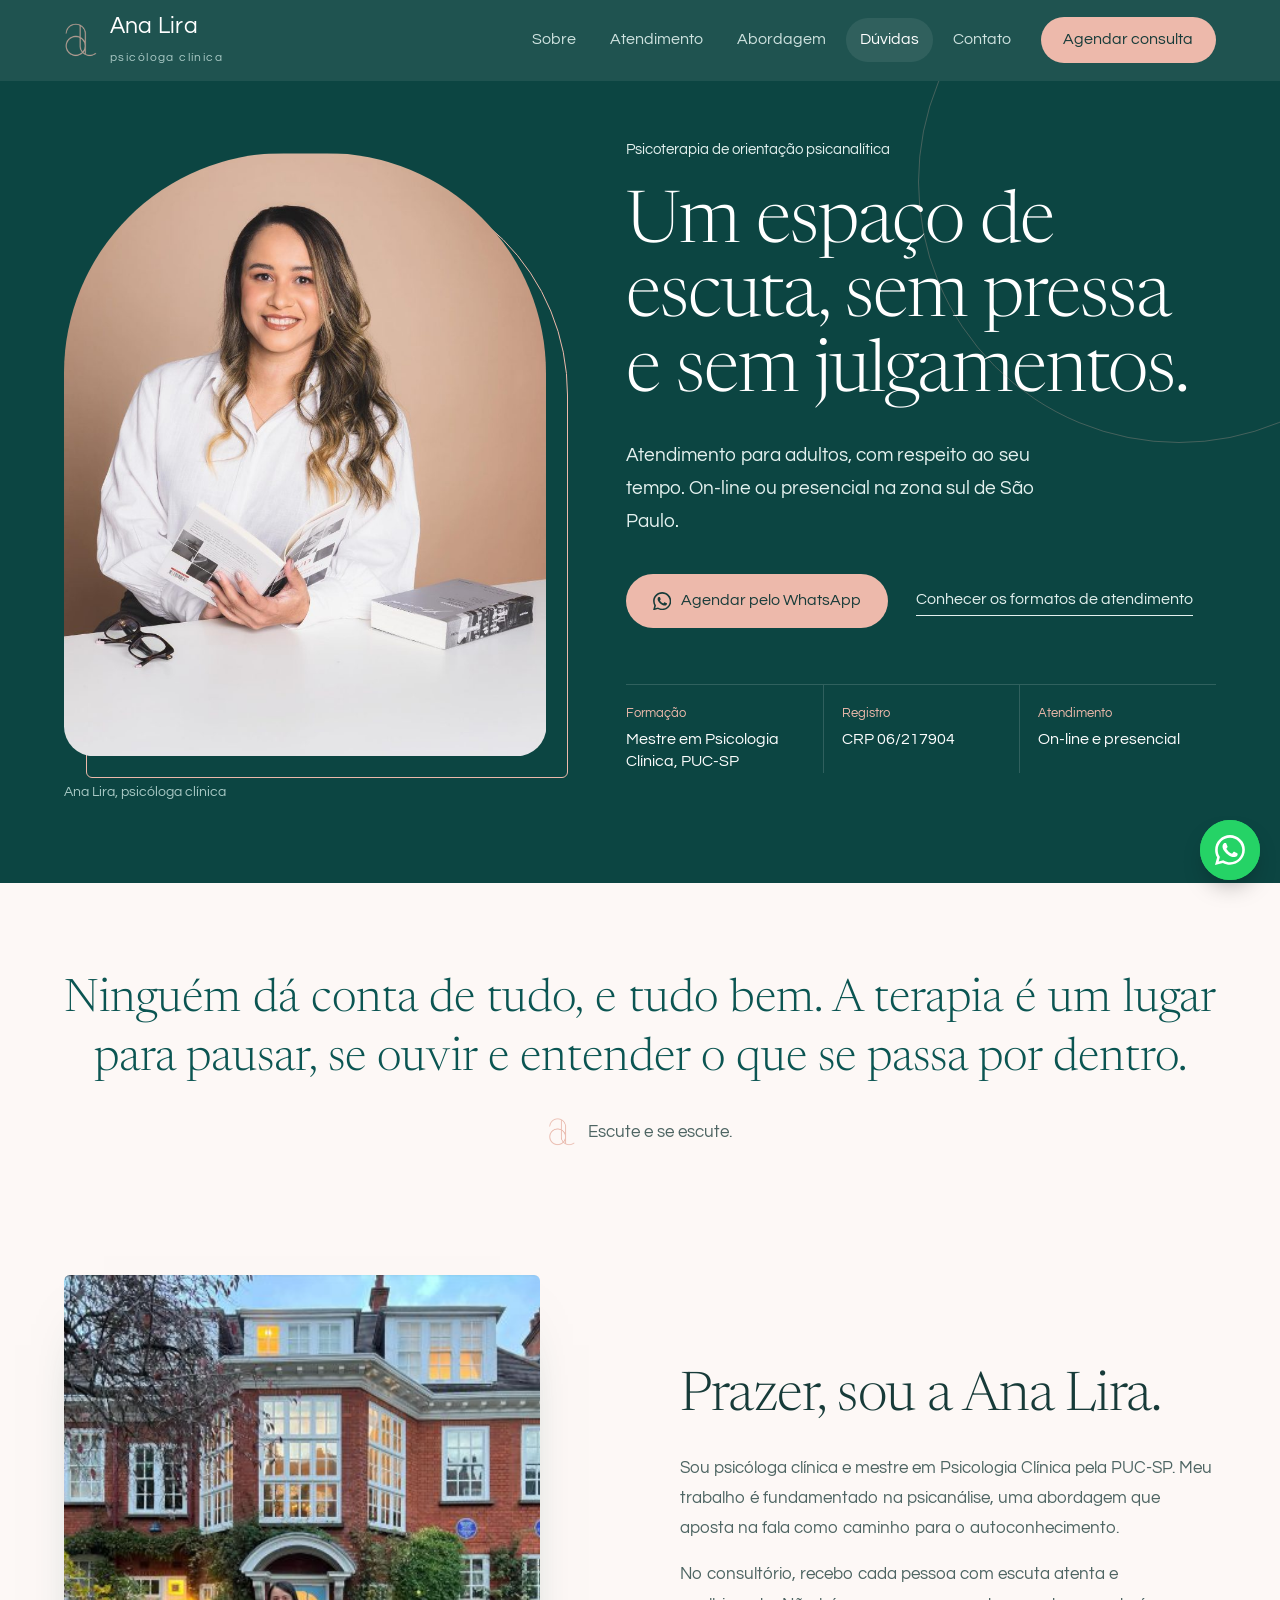
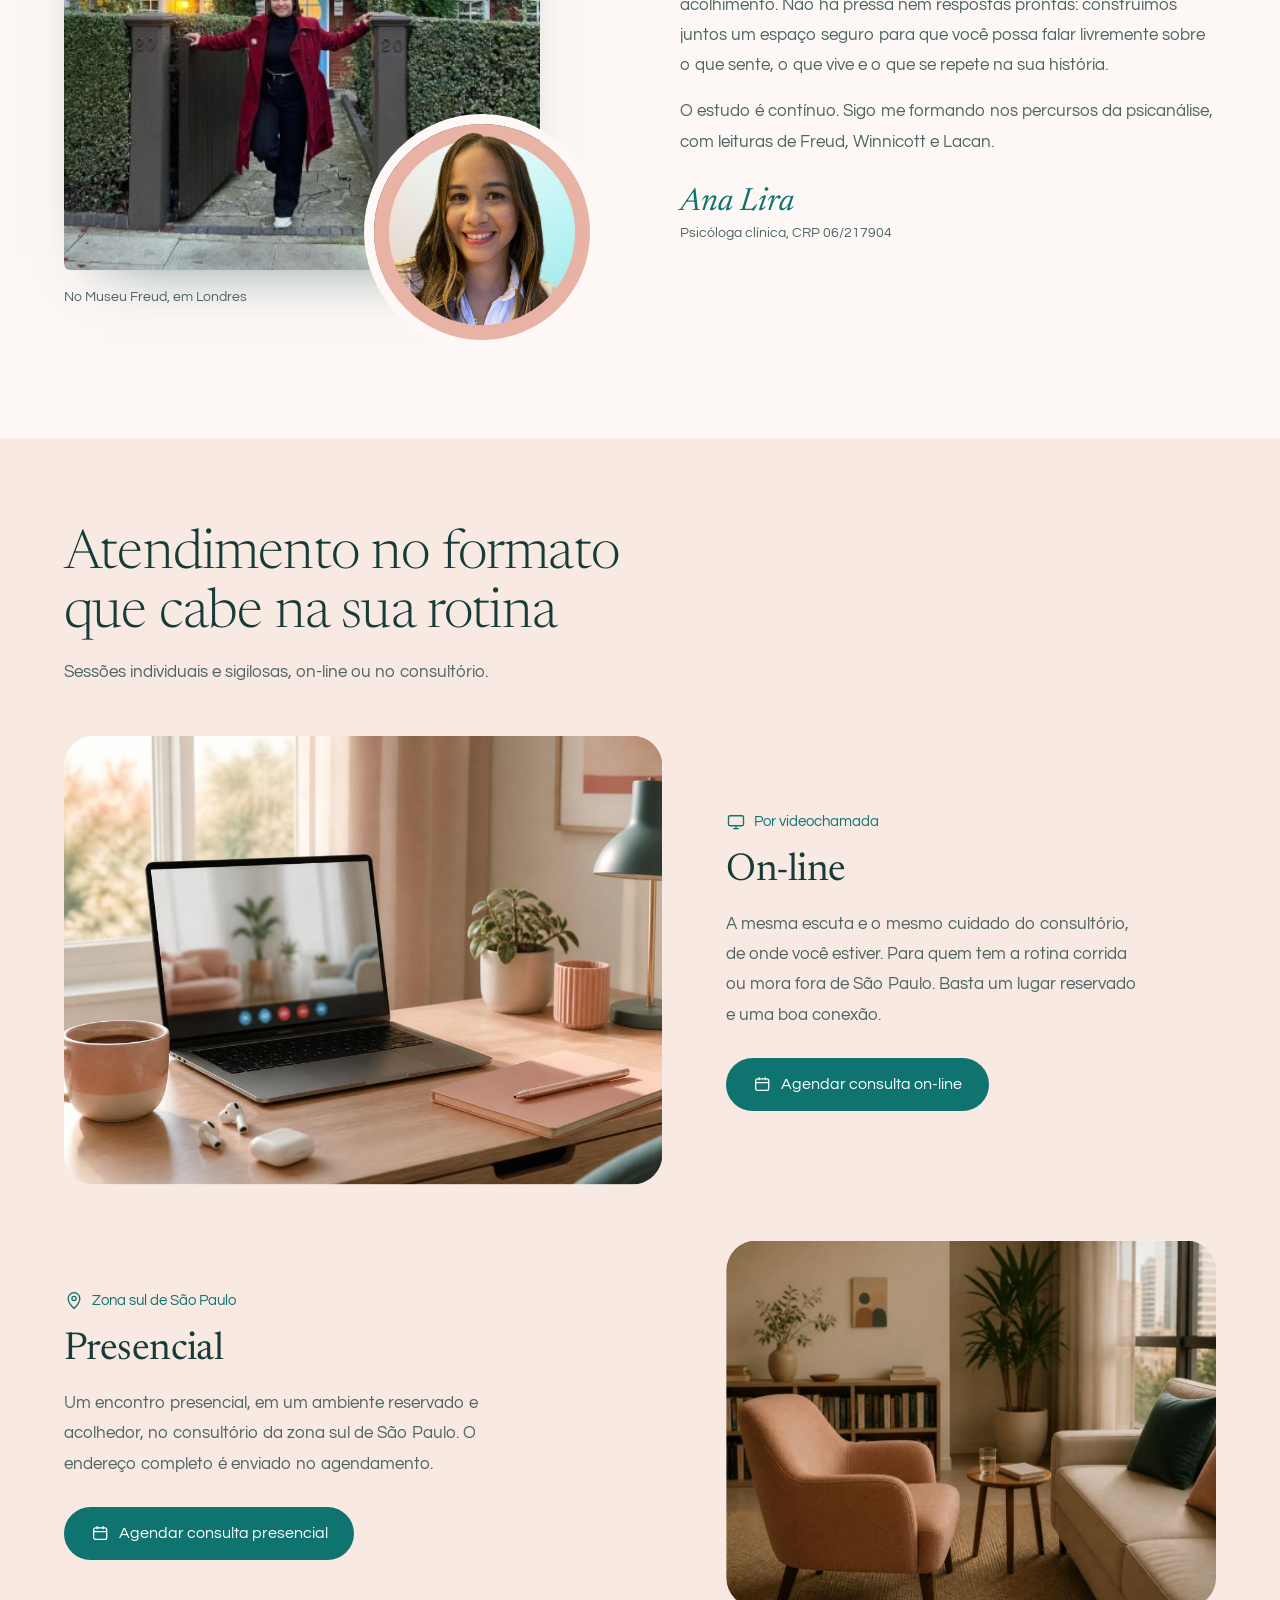
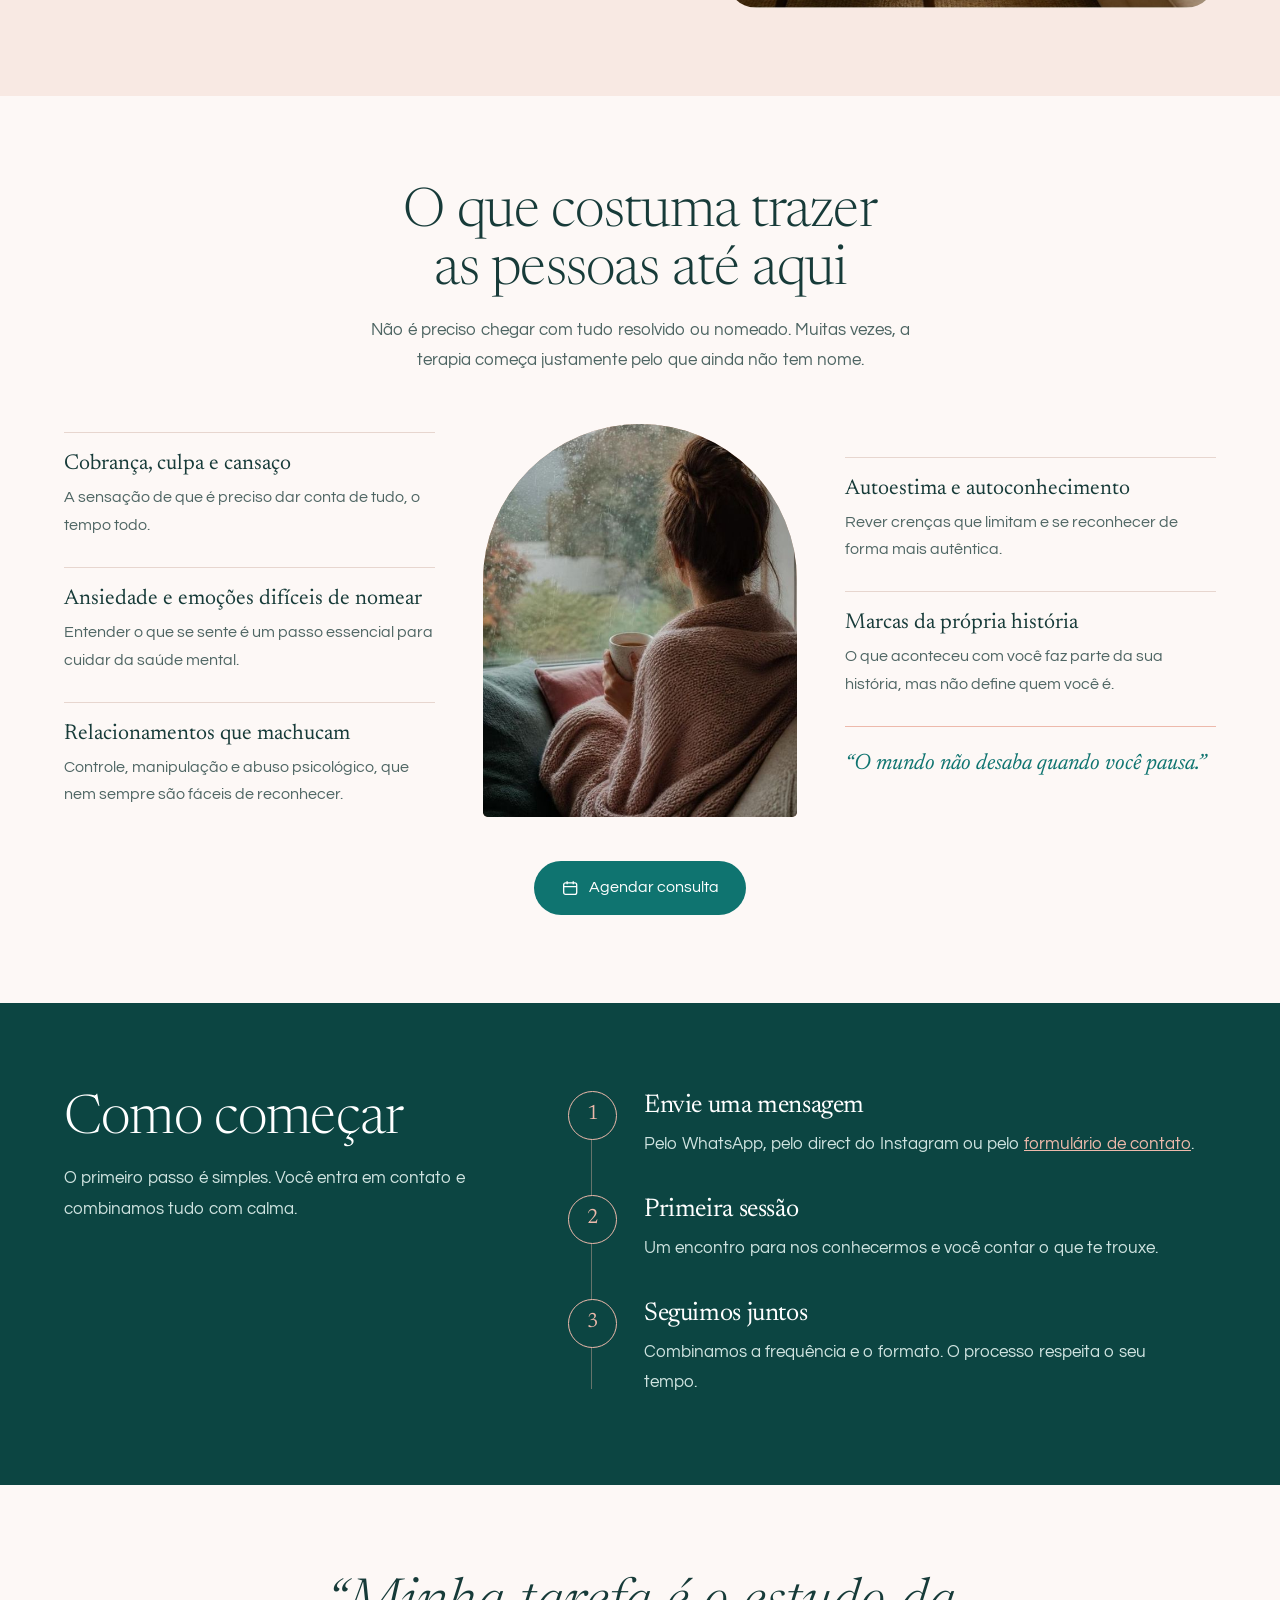
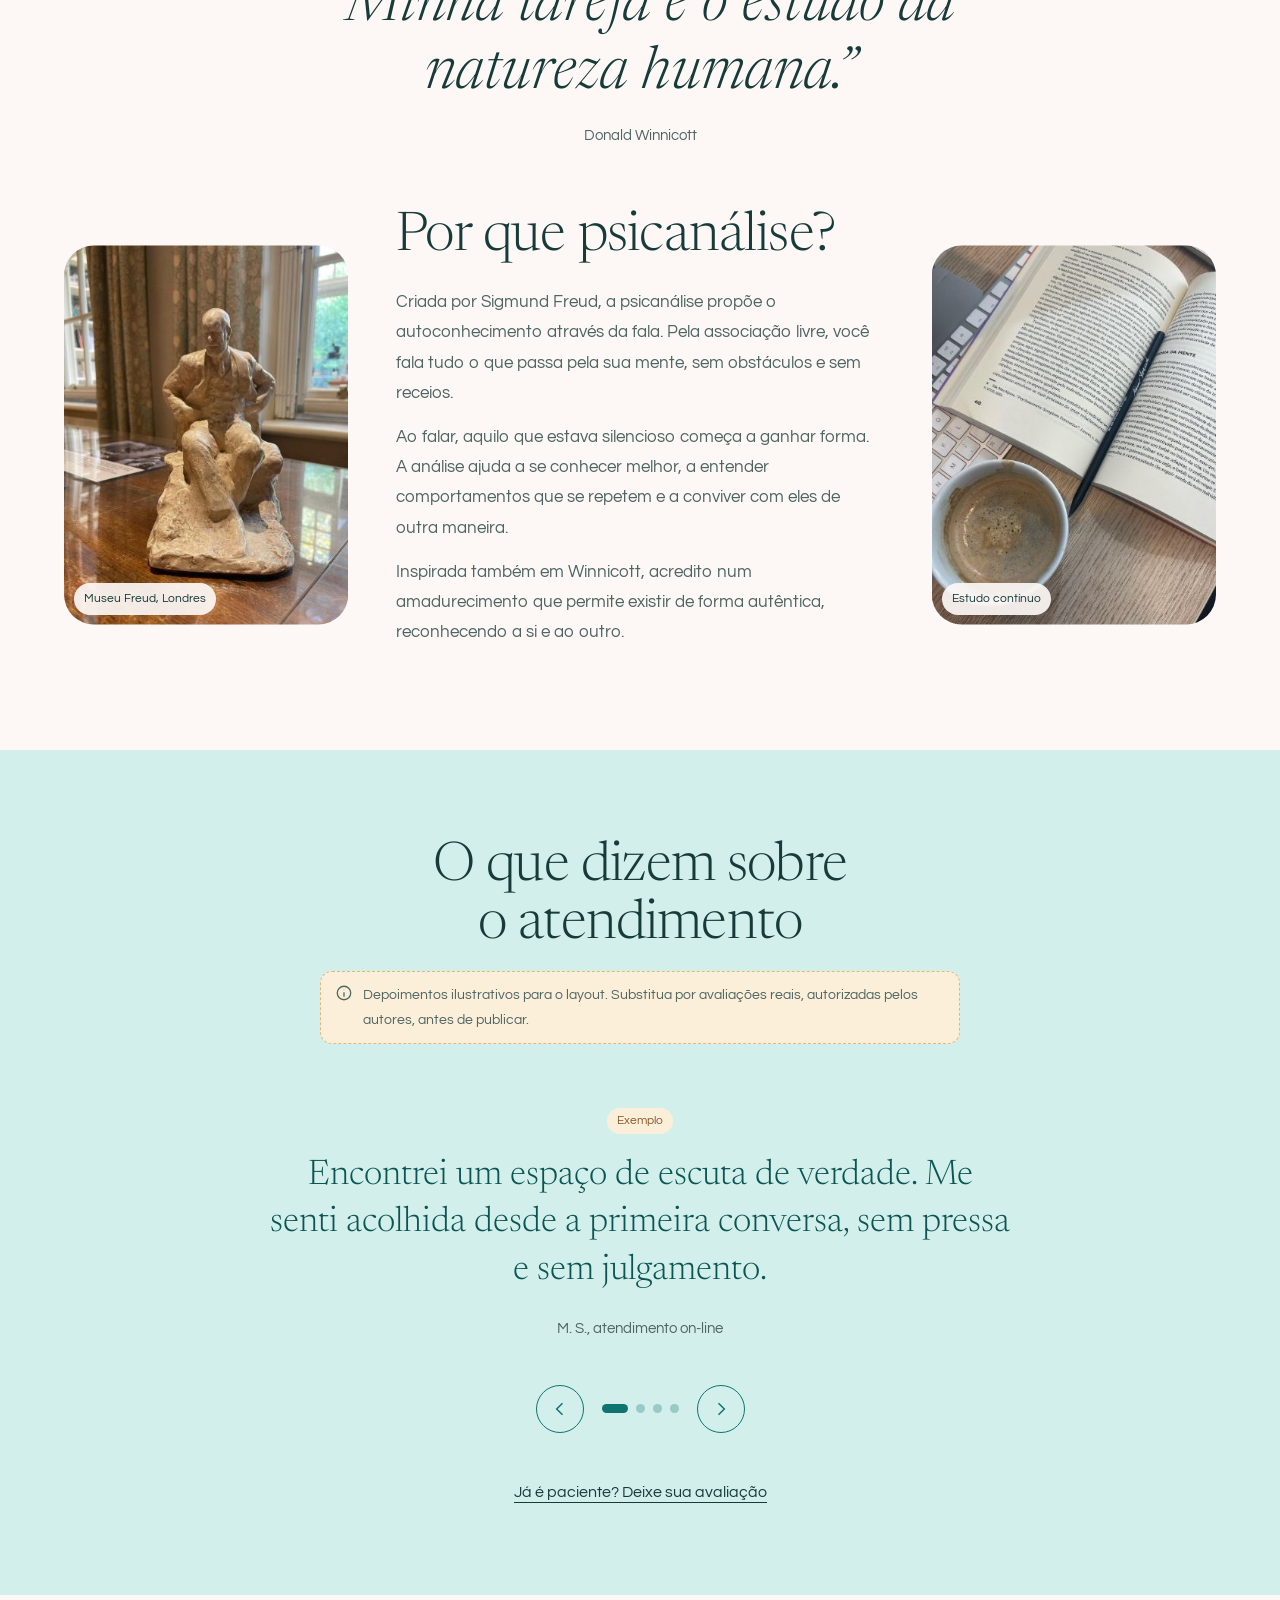
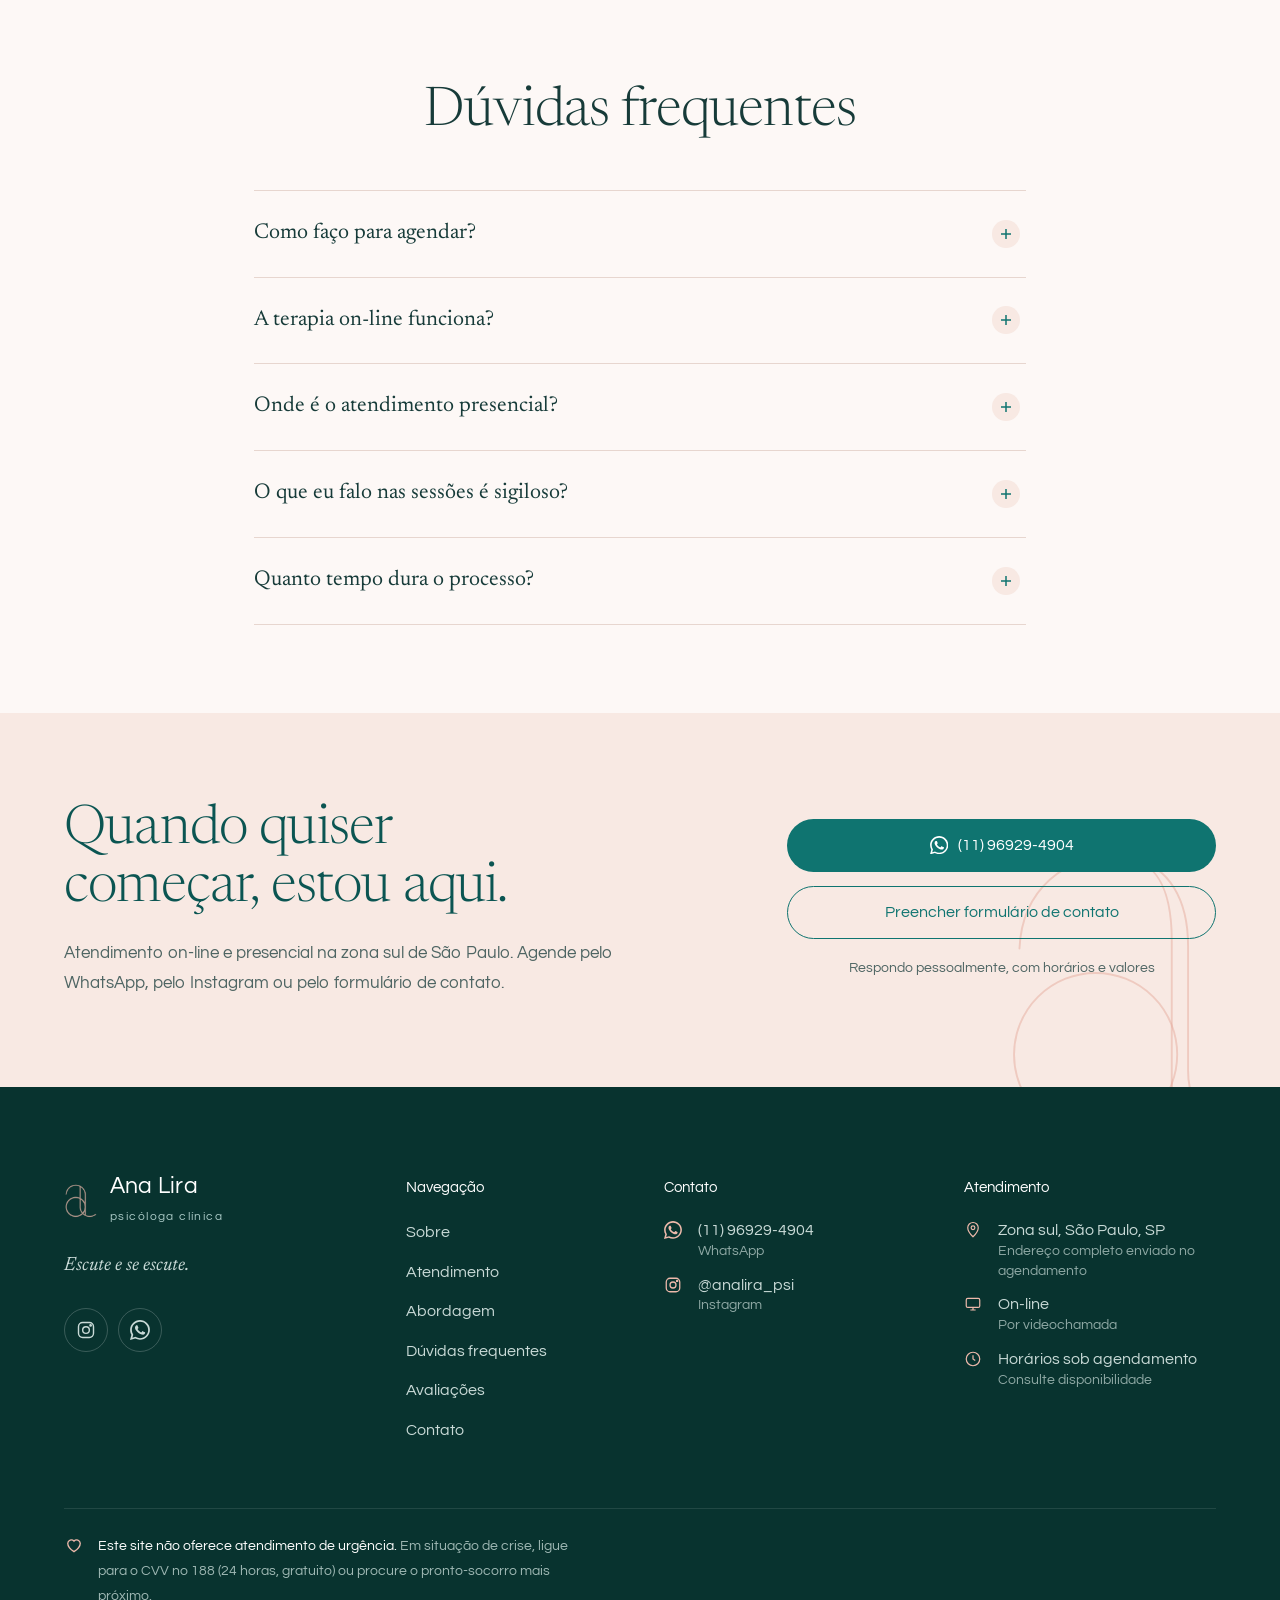
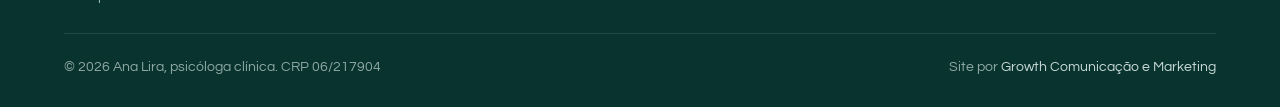
==== commit 21fa124e: "Add files via upload" ====
--- a/index.html
+++ b/index.html
@@ -1029,6 +1029,5 @@
   go(0);restart();
 })();
 </script>
-<nav class="lx-switch" aria-label="Comparar layouts"><a href="layout-1.html">Layout 1</a><a href="layout-2.html" aria-current="page">Layout 2</a><a href="layout-3.html">Layout 3</a></nav><style>.lx-switch{position:fixed;left:50%;transform:translateX(-50%);bottom:18px;z-index:90;display:flex;gap:4px;background:rgba(23,59,57,.92);backdrop-filter:blur(8px);padding:5px;border-radius:999px;font:14px/1 system-ui,sans-serif;box-shadow:0 10px 30px -10px rgba(0,0,0,.5)}.lx-switch a{color:#fff;text-decoration:none;padding:9px 14px;border-radius:999px}.lx-switch a[aria-current]{background:#EDB9AB;color:#173B39}@media(max-width:760px){.lx-switch{left:12px;transform:none;bottom:22px;font-size:12px}.lx-switch a{padding:8px 10px;white-space:nowrap}}</style>
 </body>
 </html>
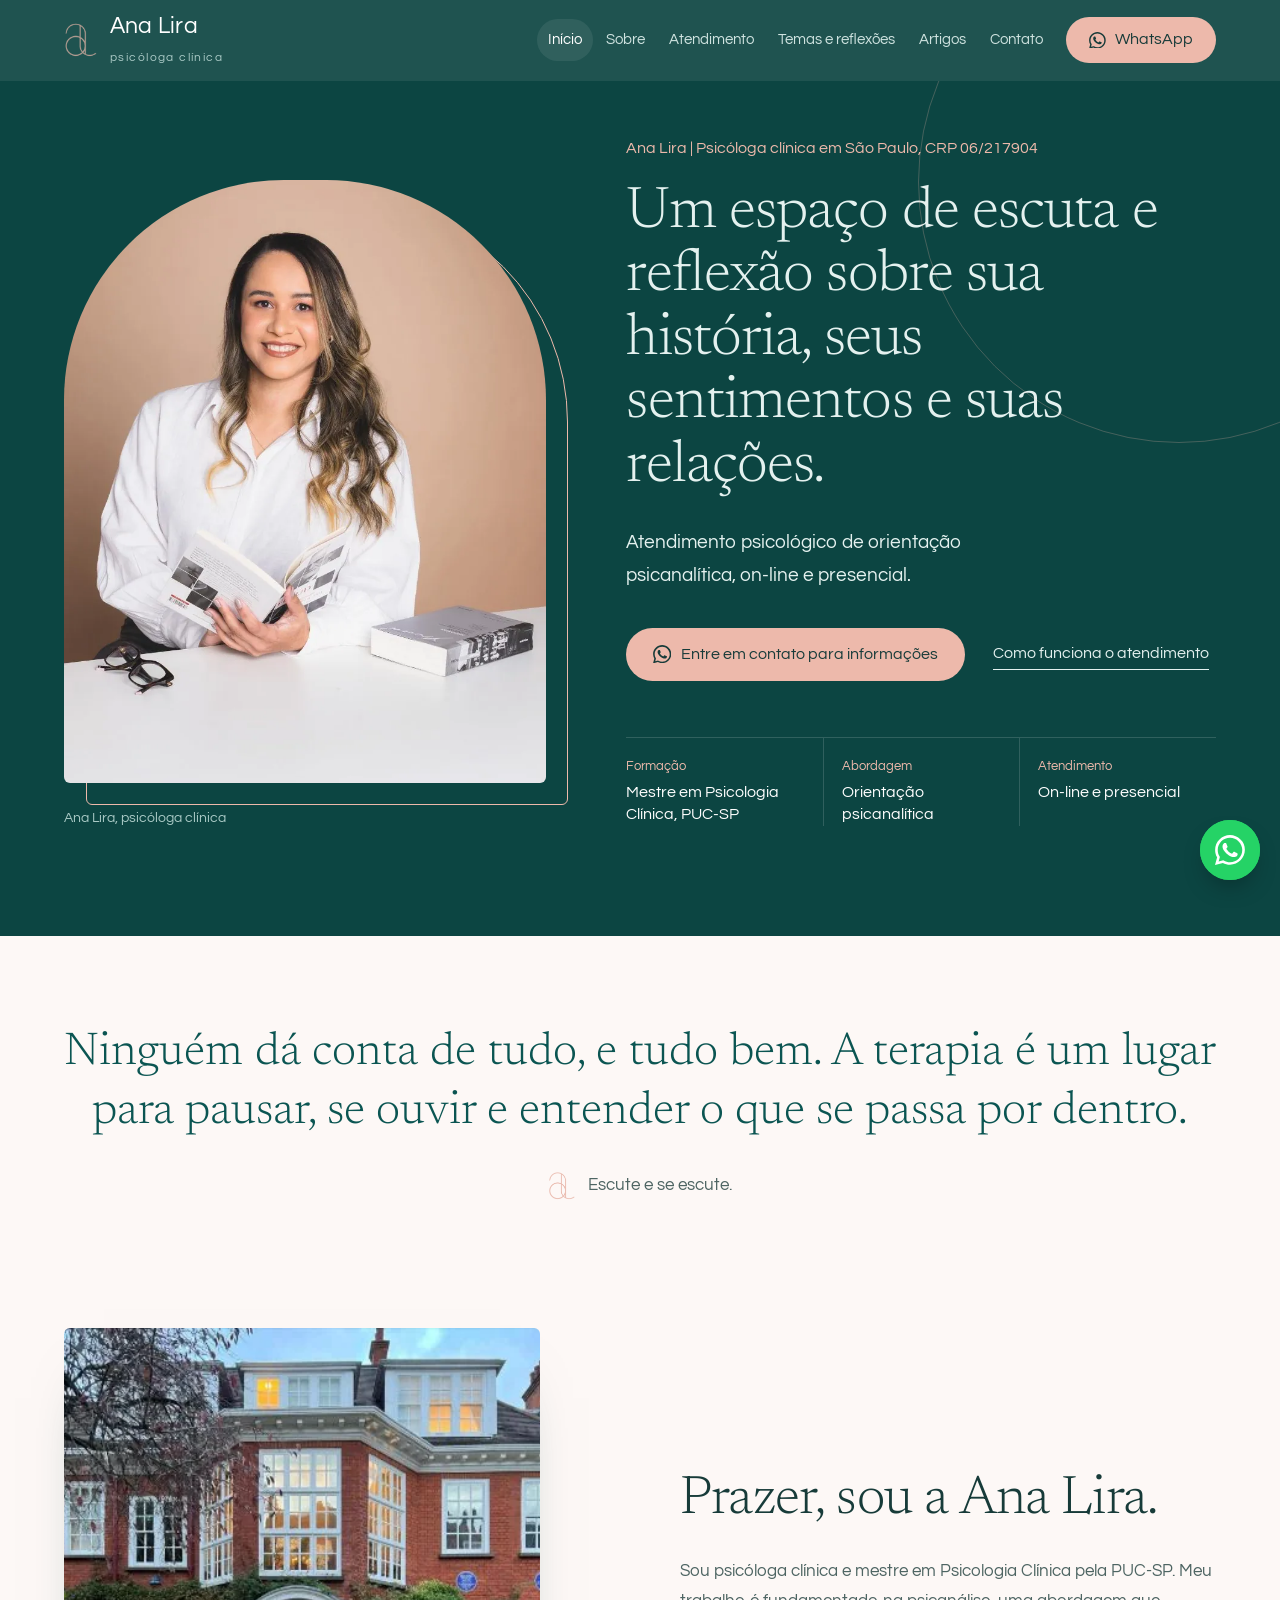
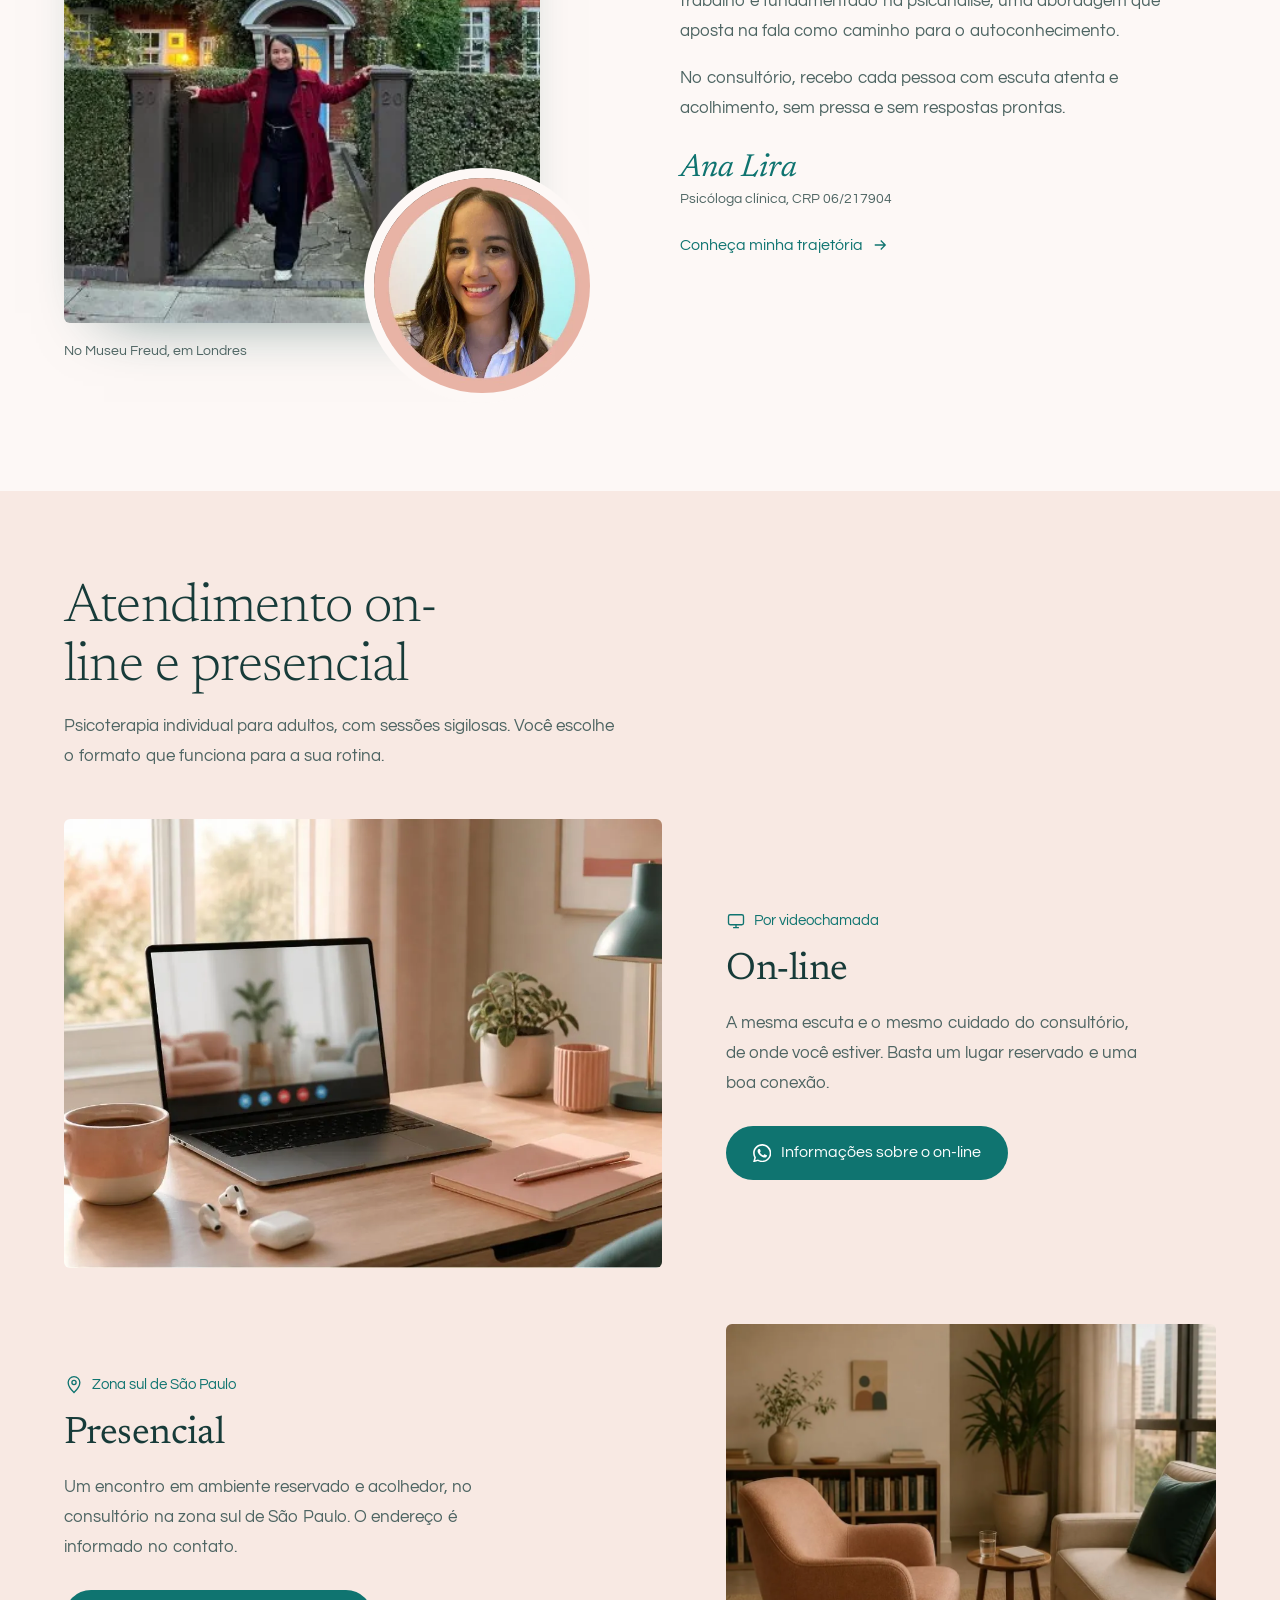
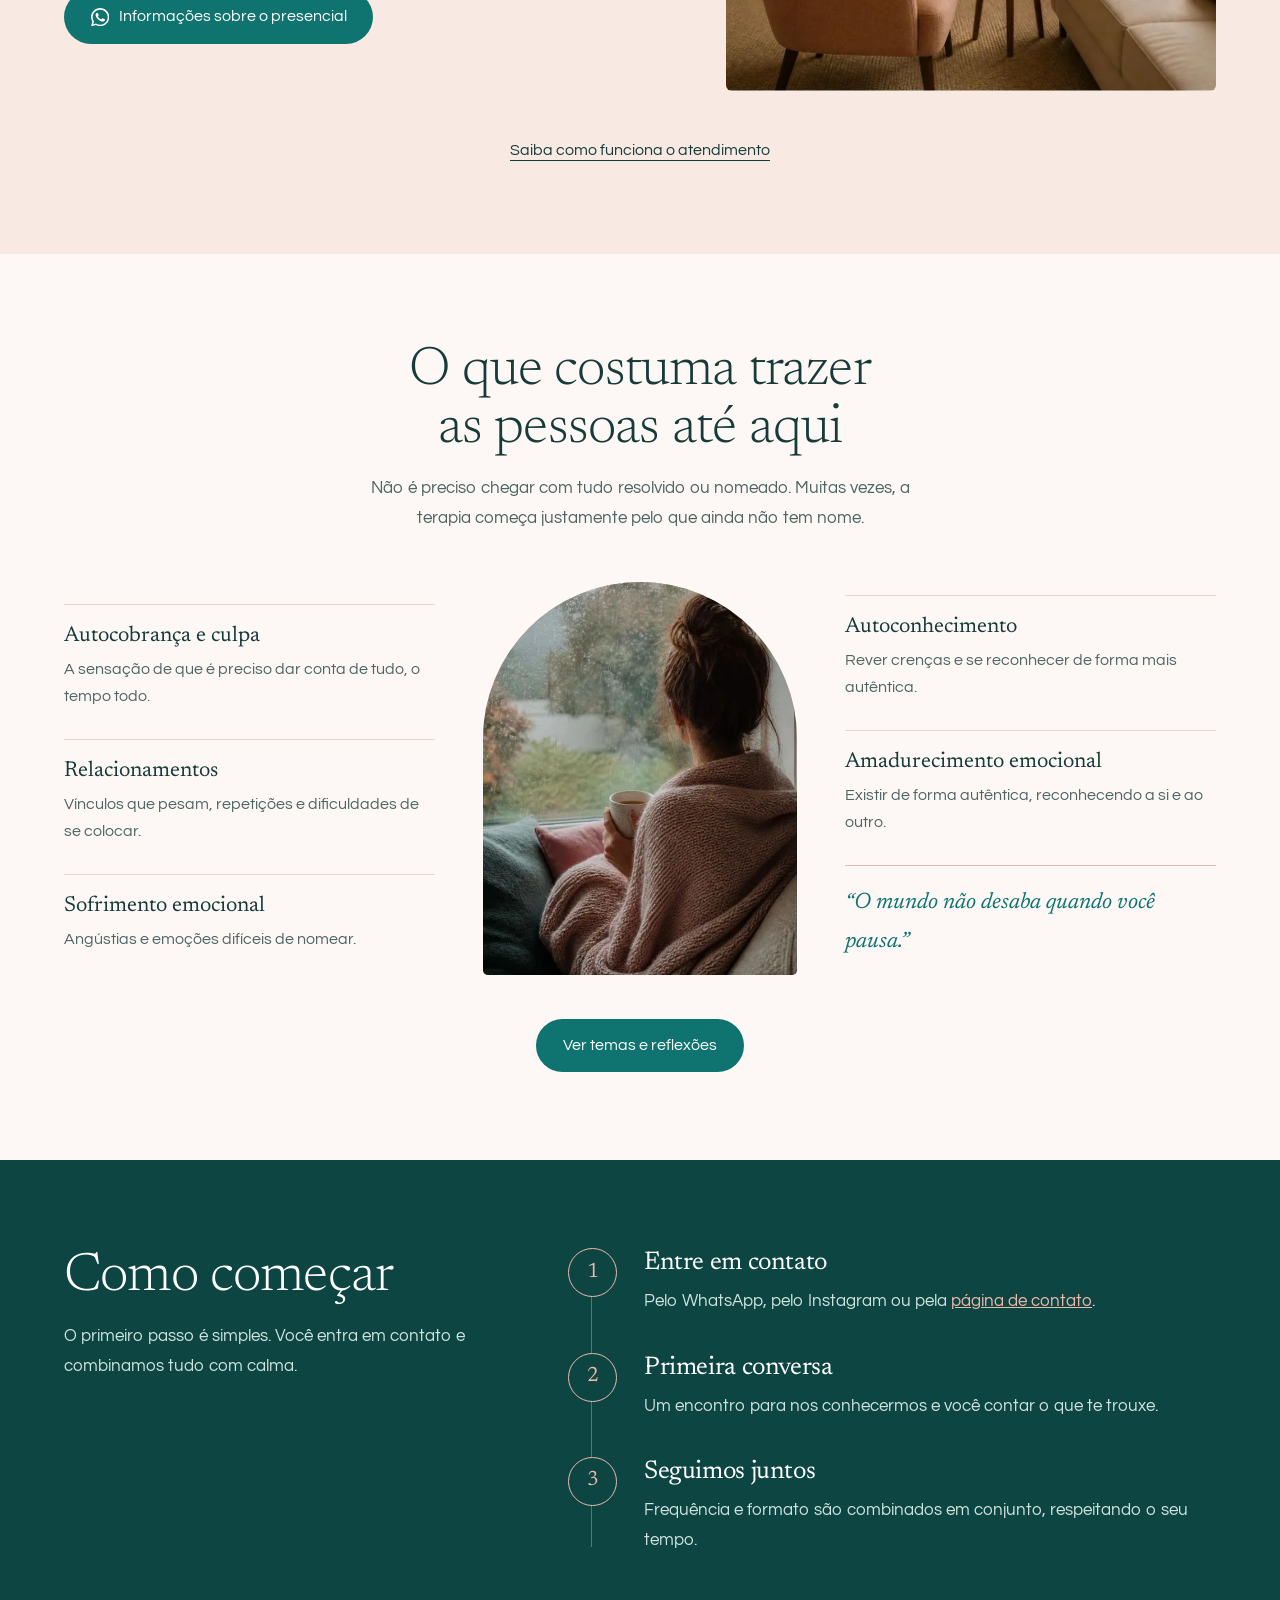
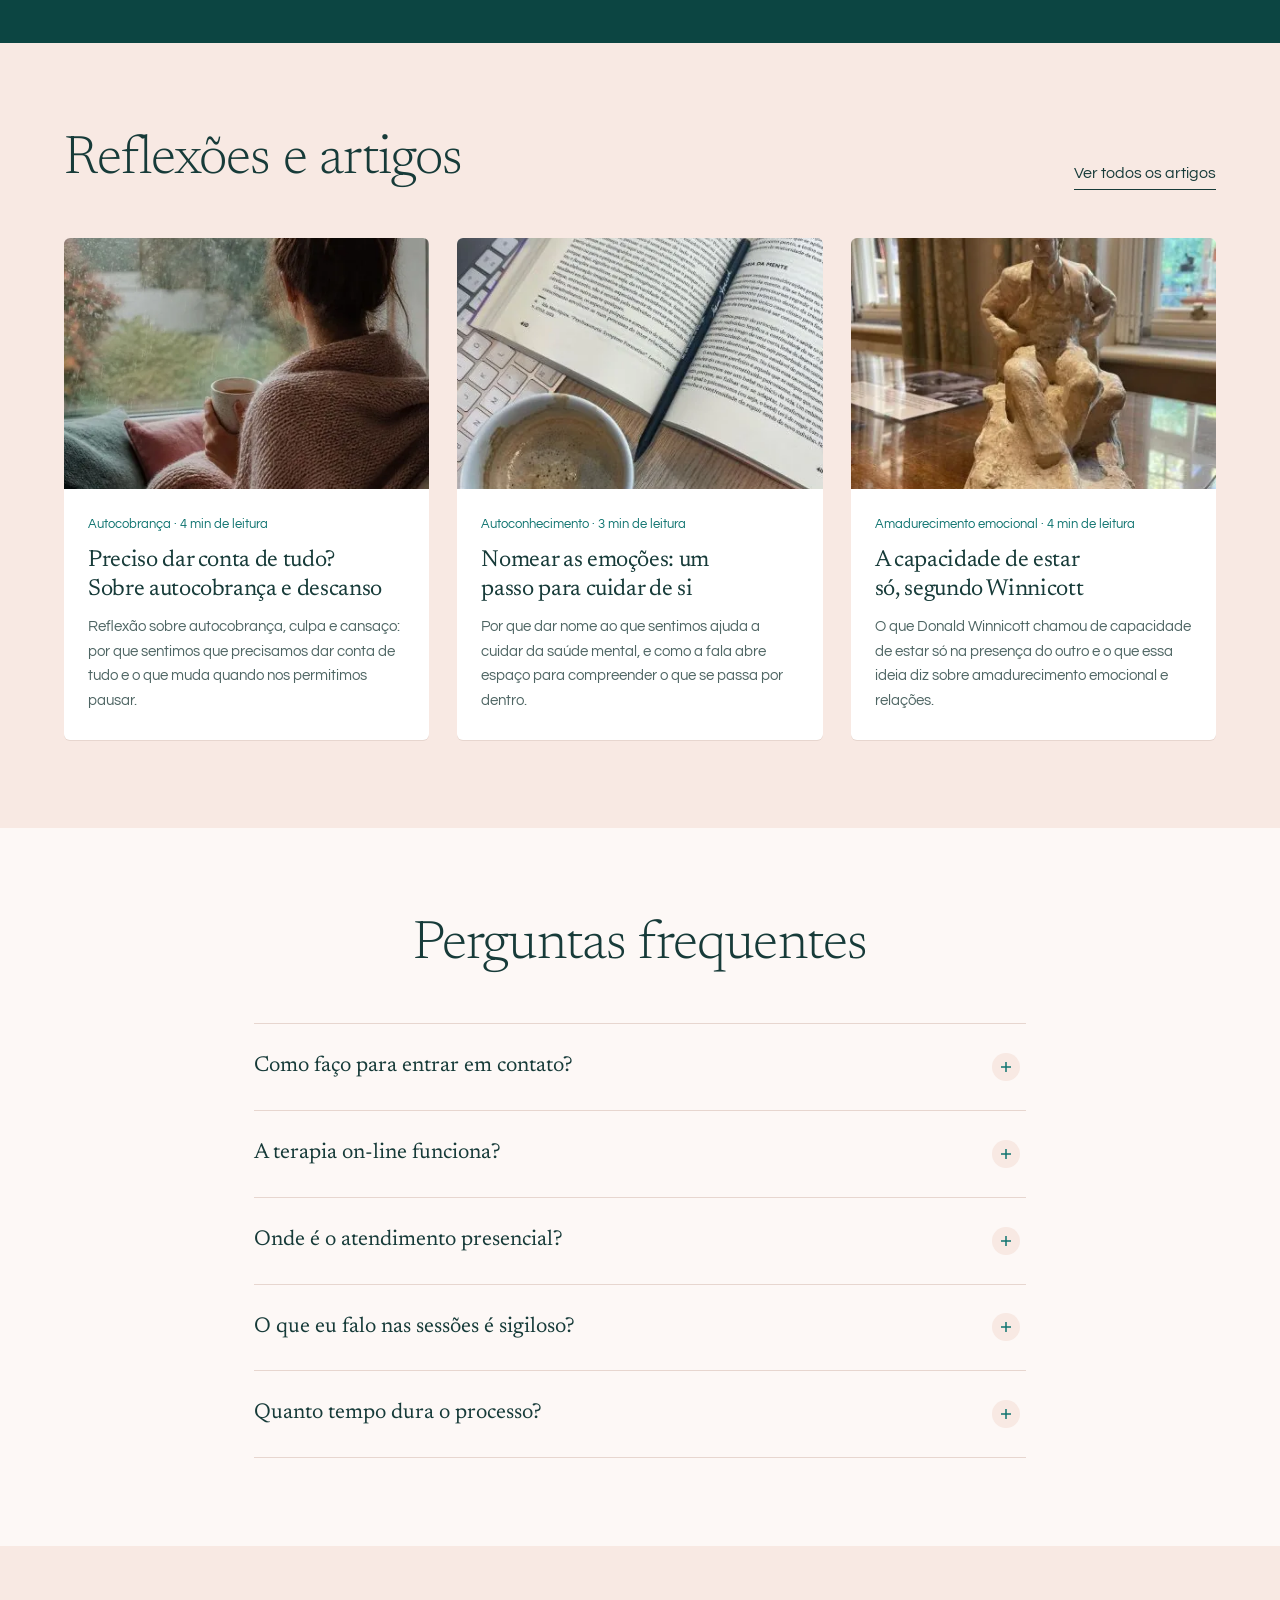
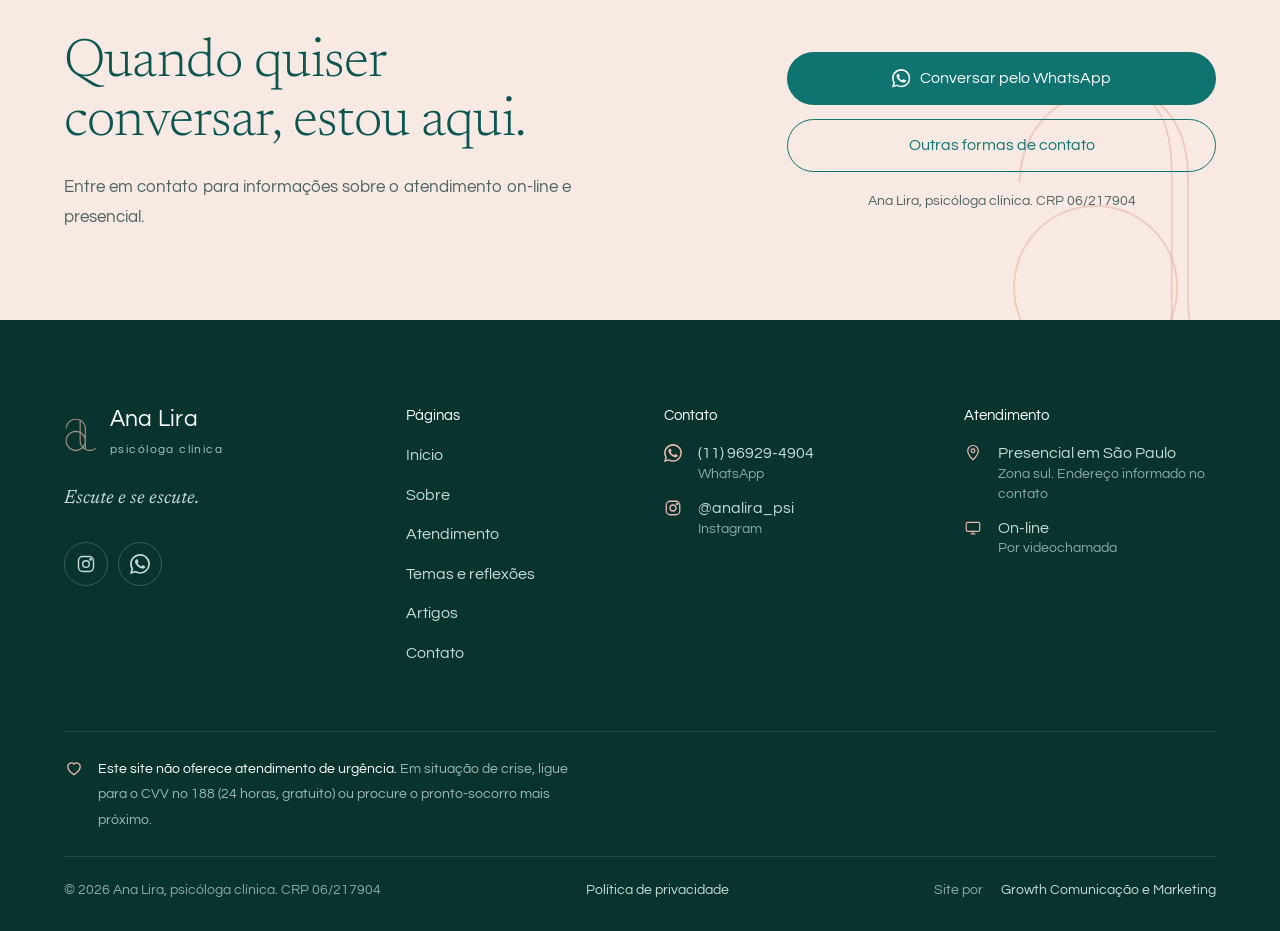
==== commit 3ad349a5: "Site multipágina conforme briefing (SEO, páginas internas, artigos, privacidade)" ====
--- a/index.html
+++ b/index.html
@@ -3,696 +3,74 @@
 <head>
 <meta charset="utf-8">
 <meta name="viewport" content="width=device-width, initial-scale=1">
-<title>Ana Lira | Psicóloga clínica em São Paulo</title>
-<meta name="description" content="Ana Lira, psicóloga clínica (CRP 06/217904), mestre em Psicologia Clínica pela PUC-SP. Psicoterapia de orientação psicanalítica on-line e presencial na zona sul de São Paulo.">
-<meta name="theme-color" content="#0F7470">
-<meta property="og:title" content="Ana Lira | Psicóloga clínica em São Paulo">
-<meta property="og:description" content="Ana Lira, psicóloga clínica (CRP 06/217904), mestre em Psicologia Clínica pela PUC-SP. Psicoterapia de orientação psicanalítica on-line e presencial na zona sul de São Paulo.">
+<title>Ana Lira | Psicóloga clínica em São Paulo, CRP 06/217904</title>
+<meta name="description" content="Psicoterapia de orientação psicanalítica com Ana Lira, psicóloga clínica mestre pela PUC-SP. Atendimento on-line e presencial em São Paulo.">
+<meta name="robots" content="index, follow, max-image-preview:large">
+<meta name="author" content="Ana Lira">
+<link rel="canonical" href="https://growthcomunica.github.io/ana-lira-site/">
+<meta name="theme-color" content="#0C4542">
+<meta property="og:locale" content="pt_BR">
 <meta property="og:type" content="website">
-<link rel="preconnect" href="https://fonts.googleapis.com">
-<link rel="preconnect" href="https://fonts.gstatic.com" crossorigin>
-<link href="https://fonts.googleapis.com/css2?family=Questrial&family=Newsreader:ital,opsz,wght@0,6..72,300;0,6..72,400;0,6..72,500;1,6..72,300;1,6..72,400&display=swap" rel="stylesheet">
+<meta property="og:site_name" content="Ana Lira, Psicóloga clínica">
+<meta property="og:title" content="Ana Lira | Psicóloga clínica em São Paulo, CRP 06/217904">
+<meta property="og:description" content="Psicoterapia de orientação psicanalítica com Ana Lira, psicóloga clínica mestre pela PUC-SP. Atendimento on-line e presencial em São Paulo.">
+<meta property="og:url" content="https://growthcomunica.github.io/ana-lira-site/">
+<meta property="og:image" content="https://growthcomunica.github.io/ana-lira-site/assets/img/og-ana-lira.jpg">
+<meta property="og:image:alt" content="Ana Lira, psicóloga clínica">
+<meta name="twitter:card" content="summary_large_image">
+<meta name="twitter:title" content="Ana Lira | Psicóloga clínica em São Paulo, CRP 06/217904">
+<meta name="twitter:description" content="Psicoterapia de orientação psicanalítica com Ana Lira, psicóloga clínica mestre pela PUC-SP. Atendimento on-line e presencial em São Paulo.">
+<meta name="twitter:image" content="https://growthcomunica.github.io/ana-lira-site/assets/img/og-ana-lira.jpg">
+<link rel="icon" href="favicon.ico" sizes="any">
+<link rel="icon" type="image/png" sizes="32x32" href="assets/img/favicon-32.png">
+<link rel="apple-touch-icon" href="assets/img/apple-touch-icon.png">
+<link rel="manifest" href="site.webmanifest">
+<link rel="preload" href="assets/fonts/newsreader-latin-300-normal.woff2" as="font" type="font/woff2" crossorigin>
+<link rel="preload" href="assets/fonts/questrial-latin-400-normal.woff2" as="font" type="font/woff2" crossorigin>
+<link rel="preload" as="image" href="assets/img/ana-lira-psicologa.webp" fetchpriority="high">
+<link rel="stylesheet" href="assets/css/style.css">
 <script>document.documentElement.classList.add('js')</script>
-<style>:root{--mono:url([data-uri])}</style>
-<style>
-:root{
-  --paper:#FDF8F6;
-  --blush-soft:#F8E9E3;
-  --blush:#EDB9AB;
-  --blush-deep:#E3A595;
-  --peach:#F3CDBF;
-  --sand:#C9A28C;
-  --aqua:#D3EFEC;
-  --aqua-mid:#A9DDD8;
-  --teal:#0F7470;
-  --teal-deep:#0B5552;
-  --ink:#173B39;
-  --ink-soft:#4E6563;
-  --line:#E7D6CF;
-  --sans:"Questrial",system-ui,sans-serif;
-  --serif:"Newsreader",Georgia,serif;
-  --wrap:1200px;
-  --ease:cubic-bezier(.2,.7,.2,1);
-}
-*{box-sizing:border-box;margin:0;padding:0}
-html{scroll-behavior:smooth}
-body{background:var(--paper);color:var(--ink);font-family:var(--serif);font-size:1.15rem;line-height:1.7;-webkit-font-smoothing:antialiased;overflow-x:hidden}
-img{display:block;max-width:100%}
-a{color:inherit}
-button,input,textarea,select{font:inherit;color:inherit}
-:focus-visible{outline:2px solid var(--teal);outline-offset:3px;border-radius:6px}
-.skip{position:absolute;left:16px;top:-60px;background:var(--teal);color:#fff;padding:10px 16px;border-radius:8px;z-index:100;font-family:var(--sans);text-decoration:none}
-.skip:focus{top:12px}
-.wrap{max-width:var(--wrap);margin:0 auto;padding:0 24px}
-h1,h2,h3{font-family:var(--sans);font-weight:400;line-height:1.08;letter-spacing:-.02em;color:var(--ink)}
-h2{font-size:clamp(2rem,4.2vw,3.1rem);max-width:18ch}
-h3{font-size:1.3rem;letter-spacing:-.01em;line-height:1.25}
-h1,h2,h3{text-wrap:balance}
-p{max-width:62ch}
-.mono{display:inline-block;background:currentColor;-webkit-mask:var(--mono) center/contain no-repeat;mask:var(--mono) center/contain no-repeat}
-
-/* buttons */
-.btn{display:inline-flex;align-items:center;justify-content:center;gap:.6em;font-family:var(--sans);font-size:1rem;line-height:1.2;text-decoration:none;padding:1em 1.6em;border-radius:999px;border:1px solid transparent;cursor:pointer;transition:background .25s,color .25s,border-color .25s,transform .25s var(--ease),box-shadow .25s}
-.btn:hover{transform:translateY(-2px)}
-.btn:active{transform:translateY(0)}
-.btn svg{width:1.15em;height:1.15em;flex:none}
-.btn-primary{background:var(--teal);color:#fff}
-.btn-primary:hover{background:var(--teal-deep);box-shadow:0 10px 22px -12px rgba(15,116,112,.8)}
-.btn-ghost{border-color:currentColor;color:var(--teal)}
-.btn-ghost:hover{background:var(--teal);color:#fff;border-color:var(--teal)}
-.btn-light{background:#fff;color:var(--teal-deep)}
-.btn-light:hover{background:var(--blush-soft)}
-.btn-outline-light{border-color:rgba(255,255,255,.5);color:#fff}
-.btn-outline-light:hover{background:rgba(255,255,255,.12)}
-.btn-blush{background:var(--blush);color:var(--ink)}
-.btn-blush:hover{background:var(--peach)}
-
-/* header */
-.site-head{position:sticky;top:0;z-index:40;background:rgba(253,248,246,.86);backdrop-filter:blur(12px);-webkit-backdrop-filter:blur(12px);border-bottom:1px solid transparent;transition:border-color .3s,background .3s}
-.site-head.scrolled{border-color:var(--line);background:rgba(253,248,246,.95)}
-.head-in{display:flex;align-items:center;justify-content:space-between;height:80px;gap:24px;transition:height .3s var(--ease)}
-.site-head.scrolled .head-in{height:66px}
-.brand{display:flex;align-items:center;gap:12px;text-decoration:none}
-.brand .mono{width:34px;height:36px;color:var(--blush-deep)}
-.brand b{font-family:var(--sans);font-weight:400;font-size:1.45rem;color:var(--teal);letter-spacing:.01em;line-height:1}
-.brand small{display:block;font-family:var(--sans);font-size:.74rem;letter-spacing:.12em;color:var(--ink-soft);margin-top:4px}
-.nav{display:flex;align-items:center;gap:6px;font-family:var(--sans);font-size:.98rem}
-.nav a:not(.btn){text-decoration:none;color:var(--ink-soft);padding:8px 14px;border-radius:999px;transition:color .2s,background .2s}
-.nav a:not(.btn):hover{color:var(--teal);background:var(--blush-soft)}
-.nav a.active{color:var(--teal);background:var(--aqua)}
-.nav .btn{margin-left:10px;padding:.75em 1.35em}
-.menu-btn{display:none;background:none;border:0;width:44px;height:44px;cursor:pointer;color:var(--ink)}
-.menu-btn span{display:block;width:22px;height:1.5px;background:currentColor;margin:5px auto;transition:transform .25s,opacity .25s}
-
-/* ============ HERO (stage) ============ */
-.hero{padding:20px 0 0}
-.stage{position:relative;border-radius:40px;overflow:hidden;min-height:600px;background:
-  radial-gradient(120% 90% at 100% 100%,var(--peach) 0%,rgba(243,205,191,0) 60%),
-  linear-gradient(135deg,var(--aqua) 0%,#E7F1EC 45%,var(--blush-soft) 100%);
-  display:grid;grid-template-columns:1.05fr .95fr;isolation:isolate}
-.stage::before{content:"";position:absolute;width:560px;height:560px;right:4%;bottom:-140px;border-radius:50%;background:radial-gradient(circle,rgba(255,255,255,.75),rgba(255,255,255,0) 68%);z-index:-1}
-.bigword{position:absolute;right:-1%;bottom:-.18em;font-family:var(--serif);font-style:italic;font-weight:300;font-size:clamp(7rem,19vw,17rem);line-height:1;letter-spacing:-.04em;color:rgba(255,255,255,.7);z-index:-1;user-select:none;white-space:nowrap}
-.stage-copy{padding:64px 0 64px 64px;align-self:center;position:relative;z-index:2}
-.stage-copy h1{font-size:clamp(2.4rem,4.3vw,3.75rem);margin-bottom:24px}
-.stage-copy h1 .line{display:block;overflow:hidden;padding-bottom:.06em}
-.stage-copy h1 .line>span{display:block}
-.lede{font-size:1.22rem;color:var(--ink-soft);margin-bottom:34px;max-width:42ch}
-.hero-cta{display:flex;flex-wrap:wrap;gap:12px}
-.stage-figure{position:relative;align-self:end;justify-self:center;width:100%;max-width:540px;display:flex;align-items:flex-end;margin-top:40px}
-.cutout{width:100%;height:auto;position:relative;z-index:1}
-.chip{position:absolute;z-index:3;background:rgba(253,248,246,.92);backdrop-filter:blur(6px);-webkit-backdrop-filter:blur(6px);border-radius:16px;padding:12px 16px;font-family:var(--sans);font-size:.9rem;line-height:1.3;box-shadow:0 14px 30px -16px rgba(23,59,57,.4);display:flex;gap:12px;align-items:center}
-.chip small{display:block;color:var(--ink-soft);font-size:.78rem}
-.chip .dot{width:10px;height:10px;border-radius:50%;background:#3BB273;box-shadow:0 0 0 4px rgba(59,178,115,.18);flex:none}
-.chip svg{width:22px;height:22px;color:var(--teal);flex:none}
-.chip-a{left:-6%;top:60%}
-.chip-b{right:2%;top:16%}
-.chip-c{right:4%;bottom:16%}
-
-/* marquee */
-.marquee{overflow:hidden;padding:26px 0;border-bottom:1px solid var(--line);-webkit-mask:linear-gradient(90deg,transparent,#000 8%,#000 92%,transparent);mask:linear-gradient(90deg,transparent,#000 8%,#000 92%,transparent)}
-.marquee-track{display:flex;width:max-content;gap:40px;animation:marquee 38s linear infinite}
-.marquee:hover .marquee-track{animation-play-state:paused}
-.marquee span{font-family:var(--sans);font-size:1.25rem;color:var(--ink-soft);display:flex;align-items:center;gap:40px;white-space:nowrap}
-.marquee span::after{content:"";width:22px;height:23px;background:var(--blush-deep);-webkit-mask:var(--mono) center/contain no-repeat;mask:var(--mono) center/contain no-repeat}
-@keyframes marquee{to{transform:translateX(-50%)}}
-
-/* manifesto */
-.manifesto{background:var(--teal);color:var(--aqua);padding:72px 0;position:relative;overflow:hidden}
-.manifesto blockquote{font-family:var(--serif);font-style:italic;font-weight:300;font-size:clamp(1.6rem,3.2vw,2.5rem);line-height:1.35;color:#fff;text-align:justify;text-align-last:left;hyphens:auto;-webkit-hyphens:auto}
-.manifesto p{margin-top:24px;font-family:var(--sans);font-size:1rem;color:var(--aqua)}
-.manifesto-in{display:grid;grid-template-columns:auto 1fr;gap:48px;align-items:start}
-.manifesto .mono{width:70px;height:74px;color:var(--blush);margin-top:10px}
-
-/* sections */
-section{scroll-margin-top:80px}
-.sec{padding:80px 0}
-.sec-head{display:grid;grid-template-columns:1fr 1fr;gap:56px;align-items:end;margin-bottom:48px}
-.sec-head p{color:var(--ink-soft)}
-
-/* sobre */
-.about-grid{display:grid;grid-template-columns:.9fr 1.1fr;gap:80px;align-items:center}
-.about-photos{position:relative;padding-bottom:70px}
-.about-photos .p1{border-radius:28px;overflow:hidden;width:82%;aspect-ratio:4/5}
-.about-photos .p1 img{width:100%;height:100%;object-fit:cover}
-.about-photos .p2{position:absolute;right:0;bottom:0;width:46%;border-radius:50%;overflow:hidden;border:8px solid var(--paper);aspect-ratio:1}
-.about-photos .p2 img{width:100%;height:100%;object-fit:cover}
-.about-photos figcaption{font-family:var(--sans);font-size:.85rem;color:var(--ink-soft);margin-top:12px}
-.about-text h2{margin-bottom:28px}
-.about-text p+p{margin-top:18px}
-.facts{margin-top:40px;border-top:1px solid var(--line)}
-.facts div{display:grid;grid-template-columns:170px 1fr;gap:20px;padding:18px 0;border-bottom:1px solid var(--line)}
-.facts dt{font-family:var(--sans);font-size:.95rem;color:var(--teal)}
-.facts dd{font-size:1.05rem}
-
-/* atendimento */
-.care{background:var(--blush-soft)}
-.modes{display:grid;grid-template-columns:1fr 1fr;gap:28px;margin-bottom:80px}
-.mode{background:var(--paper);border-radius:30px;overflow:hidden;display:flex;flex-direction:column;transition:transform .4s var(--ease),box-shadow .4s}
-.mode:hover{transform:translateY(-4px);box-shadow:0 26px 50px -30px rgba(23,59,57,.45)}
-.mode-img{aspect-ratio:16/10;overflow:hidden}
-.mode-img img{width:100%;height:100%;object-fit:cover;transition:transform 1.2s var(--ease)}
-.mode:hover .mode-img img{transform:scale(1.04)}
-.mode-body{padding:36px 40px 40px;display:flex;flex-direction:column;flex:1}
-.mode-tag{display:inline-flex;align-items:center;gap:8px;font-family:var(--sans);font-size:.88rem;color:var(--teal);margin-bottom:14px}
-.mode-tag svg{width:20px;height:20px}
-.mode h3{font-size:1.75rem;margin-bottom:12px}
-.mode p{color:var(--ink-soft)}
-.mode ul{list-style:none;margin:20px 0 30px;display:grid;gap:8px;font-size:1.02rem}
-.mode li{display:flex;gap:10px;align-items:baseline}
-.mode li::before{content:"";width:6px;height:6px;border-radius:50%;background:var(--blush-deep);flex:none;transform:translateY(-2px)}
-.mode .btn{margin-top:auto;align-self:flex-start}
-.mode.alt{background:var(--teal)}
-.mode.alt h3{color:#fff}
-.mode.alt p,.mode.alt li{color:var(--aqua)}
-.mode.alt .mode-tag{color:var(--blush)}
-
-.themes-head{text-align:center;max-width:680px;margin:0 auto 48px}
-.themes-head h3{font-size:clamp(1.8rem,3vw,2.4rem);line-height:1.12;margin-bottom:14px}
-.themes-head p{color:var(--ink-soft);margin:0 auto}
-.themes-wrap{display:grid;grid-template-columns:.85fr 1.15fr;gap:72px;align-items:center}
-.themes-visual{position:relative;display:flex;flex-direction:column}
-.themes-visual .frame{border-radius:200px 200px 30px 30px;overflow:hidden;aspect-ratio:4/5;position:relative;background:var(--sand)}
-.theme-video{position:absolute;inset:0;width:100%;height:100%;object-fit:cover;display:block}
-.theme-cta{margin-top:24px;align-self:flex-start}
-.themes-visual blockquote{margin-top:-64px;margin-left:28px;margin-right:-20px;position:relative;background:var(--paper);border-radius:22px;padding:22px 26px;font-style:italic;font-size:1.15rem;line-height:1.45;color:var(--teal-deep);box-shadow:0 18px 40px -24px rgba(23,59,57,.45)}
-.themes-copy h3{font-size:clamp(1.8rem,3vw,2.4rem);line-height:1.12;max-width:16ch}
-.themes-copy > p{color:var(--ink-soft);margin:18px 0 28px}
-.themes{list-style:none}
-.themes li{padding:24px 0;border-top:1px solid #E4CBC2;display:grid;grid-template-columns:48px 1fr;gap:18px;align-items:start}
-.themes li:last-child{border-bottom:1px solid #E4CBC2}
-.themes .ic{width:48px;height:48px;border-radius:50%;background:var(--paper);display:grid;place-items:center;color:var(--teal)}
-.themes .ic svg{width:22px;height:22px}
-.themes b{display:block;font-family:var(--sans);font-weight:400;font-size:1.22rem;color:var(--ink)}
-.themes span{display:block;color:var(--ink-soft);font-size:1.04rem;margin-top:4px}
-
-.reviews{background:var(--blush-soft)}
-.reviews-head{text-align:center;max-width:720px;margin:0 auto 44px}
-.reviews-head h2{margin:0 auto 16px;max-width:none}
-.sample-note{display:inline-flex;gap:10px;align-items:flex-start;text-align:left;font-family:var(--sans);font-size:.9rem;color:#8A5A2B;background:#FCEFD9;border:1px dashed #E3B77A;border-radius:12px;padding:10px 14px;max-width:none}
-.sample-note svg{width:18px;height:18px;flex:none;margin-top:2px}
-.reviews-track{display:grid;grid-template-columns:repeat(4,1fr);gap:20px}
-.review{position:relative;background:#fff;border:1px solid var(--line);border-radius:26px;padding:30px 26px 26px;display:flex;flex-direction:column;gap:18px;transition:transform .35s var(--ease),box-shadow .35s}
-.review:hover{transform:translateY(-4px);box-shadow:0 22px 40px -28px rgba(23,59,57,.45)}
-.review .sample{position:absolute;top:16px;right:16px;font-family:var(--sans);font-size:.72rem;color:#8A5A2B;background:#FCEFD9;border-radius:999px;padding:3px 10px}
-.stars{color:#E3A595;letter-spacing:3px;font-size:1.05rem}
-.review blockquote{font-style:italic;font-size:1.08rem;line-height:1.55;color:var(--ink);flex:1}
-.review figcaption{display:flex;gap:12px;align-items:center;font-family:var(--sans);font-size:.98rem}
-.review small{display:block;color:var(--ink-soft);font-size:.82rem}
-.review .av{width:42px;height:42px;border-radius:50%;background:var(--aqua);color:var(--teal);display:grid;place-items:center;font-size:1.05rem;flex:none}
-.reviews-foot{display:flex;flex-wrap:wrap;justify-content:center;align-items:center;gap:14px 24px;margin-top:40px;text-align:center}
-.reviews-foot p{color:var(--ink-soft);font-size:1.05rem;max-width:none}
-
-/* processo */
-.steps{list-style:none;display:grid;grid-template-columns:repeat(3,1fr);gap:40px;counter-reset:s}
-.steps li{counter-increment:s;position:relative;padding-top:72px}
-.steps li::before{content:counter(s);position:absolute;top:0;left:0;width:52px;height:52px;border-radius:50%;border:1px solid var(--teal);color:var(--teal);font-family:var(--sans);display:grid;place-items:center;font-size:1.1rem;background:var(--paper);z-index:1}
-.steps li::after{content:"";position:absolute;top:26px;left:52px;right:-40px;height:1px;background:var(--teal);opacity:.35;transform-origin:left;transform:scaleX(var(--p,0));transition:transform 1.2s var(--ease) .3s}
-.steps.in li::after{--p:1}
-.steps li:last-child::after{display:none}
-.steps h3{margin-bottom:10px}
-.steps p{color:var(--ink-soft);font-size:1.05rem}
-
-/* abordagem */
-.approach{background:var(--aqua)}
-.approach-grid{display:grid;grid-template-columns:1.1fr .9fr;gap:80px;align-items:center}
-.approach-grid h2{margin-bottom:28px}
-.approach-grid p+p{margin-top:18px}
-.quote{margin-top:40px;padding-left:24px;border-left:2px solid var(--teal);font-style:italic;font-size:1.3rem;color:var(--teal-deep)}
-.quote cite{display:block;font-style:normal;font-family:var(--sans);font-size:.9rem;color:var(--ink-soft);margin-top:8px}
-.mosaic{display:grid;grid-template-columns:1fr 1fr;grid-template-rows:240px 240px;gap:16px}
-.mosaic figure{border-radius:24px;overflow:hidden;position:relative}
-.mosaic figure:first-child{grid-row:span 2}
-.mosaic img{width:100%;height:100%;object-fit:cover}
-.mosaic figcaption{position:absolute;left:12px;bottom:12px;background:rgba(253,248,246,.92);font-family:var(--sans);font-size:.8rem;padding:6px 12px;border-radius:999px}
-.mosaic .note{background:var(--teal);color:#fff;border-radius:24px;padding:26px;display:flex;flex-direction:column;justify-content:space-between}
-.mosaic .note .mono{width:40px;height:42px;color:var(--blush)}
-.mosaic .note p{font-style:italic;font-size:1.35rem;line-height:1.3}
-
-/* faq */
-.faq-grid{display:grid;grid-template-columns:.8fr 1.2fr;gap:56px}
-.faq-grid > div:first-child p{color:var(--ink-soft);margin-top:20px}
-.faq-grid > div:first-child a{color:var(--teal)}
-details{border-top:1px solid var(--line)}
-details:last-child{border-bottom:1px solid var(--line)}
-summary{list-style:none;cursor:pointer;padding:24px 48px 24px 0;font-family:var(--sans);font-size:1.2rem;position:relative;transition:color .2s}
-summary:hover{color:var(--teal)}
-summary::-webkit-details-marker{display:none}
-summary::after{content:"";position:absolute;right:6px;top:50%;width:28px;height:28px;margin-top:-14px;border-radius:50%;background:var(--blush-soft) center/12px no-repeat url("data:image/svg+xml,%3Csvg xmlns='http://www.w3.org/2000/svg' viewBox='0 0 12 12'%3E%3Cpath d='M6 1v10M1 6h10' stroke='%230F7470' stroke-width='1.5' fill='none'/%3E%3C/svg%3E");transition:transform .3s var(--ease),background-color .3s}
-details[open] summary::after{transform:rotate(45deg);background-color:var(--aqua)}
-.faq-body{overflow:hidden}
-.faq-body p{padding:0 0 26px;color:var(--ink-soft)}
-
-/* CTA band */
-.cta-band{padding:80px 0}
-.cta-card{background:var(--teal-deep);color:#fff;border-radius:40px;padding:80px 64px;display:grid;grid-template-columns:1.2fr .8fr;gap:48px;align-items:center;position:relative;overflow:hidden}
-.cta-card h2{color:#fff;max-width:16ch;margin-bottom:20px}
-.cta-card p{color:var(--aqua)}
-.cta-card svg.draw{position:absolute;right:-20px;bottom:-60px;width:300px;height:310px;color:rgba(237,185,171,.28)}
-.cta-actions{display:flex;flex-direction:column;gap:14px;position:relative;z-index:1}
-.cta-actions small{font-family:var(--sans);font-size:.85rem;color:var(--aqua);text-align:center;margin-top:4px}
-
-/* line drawing */
-svg.draw path,svg.draw circle{fill:none;stroke:currentColor;stroke-width:1.4;stroke-linecap:round;stroke-dasharray:var(--len);stroke-dashoffset:var(--len)}
-svg.draw.in path,svg.draw.in circle{animation:draw 2.6s var(--ease) forwards}
-svg.draw.in path+path{animation-delay:.3s}
-svg.draw.in circle{animation-delay:.6s}
-@keyframes draw{to{stroke-dashoffset:0}}
-
-/* footer */
-.site-foot{background:#0E2E2C;color:#C9DAD7;padding:88px 0 0;font-family:var(--sans);font-size:.98rem}
-.foot-grid{display:grid;grid-template-columns:1.4fr 1fr 1.2fr 1.2fr;gap:48px;padding-bottom:64px}
-.foot-brand .brand b{color:#fff}
-.foot-brand .brand small{color:#9FB8B4}
-.foot-brand p{margin:22px 0 26px;font-family:var(--serif);font-style:italic;font-size:1.2rem;color:var(--blush);max-width:28ch}
-.social{display:flex;gap:10px}
-.social a{width:44px;height:44px;border-radius:50%;border:1px solid rgba(255,255,255,.2);display:grid;place-items:center;color:#fff;transition:background .25s,border-color .25s,transform .25s var(--ease)}
-.social a:hover{background:var(--teal);border-color:var(--teal);transform:translateY(-3px)}
-.social svg{width:20px;height:20px}
-.site-foot h4{font-weight:400;font-size:.95rem;color:#fff;margin-bottom:18px}
-.site-foot ul{list-style:none;display:grid;gap:12px}
-.site-foot a{text-decoration:none;color:#C9DAD7;transition:color .2s}
-.site-foot a:hover{color:#fff}
-.foot-contact li{display:grid;grid-template-columns:22px 1fr;gap:12px;align-items:start;line-height:1.45}
-.foot-contact svg{width:18px;height:18px;color:var(--blush);margin-top:2px}
-.foot-contact small{display:block;color:#8FA9A5;font-size:.85rem}
-.foot-alert{border-top:1px solid rgba(255,255,255,.1);padding:24px 0;font-size:.9rem;color:#9FB8B4;display:flex;gap:14px;align-items:flex-start}
-.foot-alert svg{width:20px;height:20px;color:var(--blush);flex:none;margin-top:2px}
-.foot-alert strong{color:#fff;font-weight:400}
-.foot-bottom{border-top:1px solid rgba(255,255,255,.1);padding:22px 0 28px;display:flex;flex-wrap:wrap;justify-content:space-between;gap:12px;font-size:.85rem;color:#8FA9A5}
-.foot-bottom a{color:#C9DAD7}
-
-/* floating */
-.wa-float{position:fixed;right:20px;bottom:20px;z-index:50;width:60px;height:60px;border-radius:50%;background:#25D366;color:#fff;display:grid;place-items:center;box-shadow:0 12px 26px -10px rgba(0,0,0,.4);transition:transform .25s var(--ease)}
-.wa-float:hover{transform:scale(1.07)}
-.wa-float svg{width:30px;height:30px}
-.wa-float::before{content:"";position:absolute;inset:0;border-radius:50%;border:2px solid #25D366;animation:ping 2.8s var(--ease) infinite}
-@keyframes ping{0%{transform:scale(1);opacity:.7}70%,100%{transform:scale(1.55);opacity:0}}
-.to-top{position:fixed;right:28px;bottom:94px;z-index:50;width:44px;height:44px;border-radius:50%;background:var(--paper);border:1px solid var(--line);display:grid;place-items:center;color:var(--teal);cursor:pointer;opacity:0;transform:translateY(10px);pointer-events:none;transition:opacity .3s,transform .3s var(--ease)}
-.to-top.show{opacity:1;transform:none;pointer-events:auto}
-.to-top svg{width:18px;height:18px}
-
-/* reveal */
-.js .reveal{opacity:0;transform:translateY(28px);transition:opacity .9s var(--ease),transform .9s var(--ease)}
-.js .reveal.in{opacity:1;transform:none}
-.js .reveal-img{clip-path:inset(12% 12% 12% 12% round 30px);transition:clip-path 1.3s var(--ease)}
-.js .reveal-img.in{clip-path:inset(0 0 0 0 round 30px)}
-.js .stagger>*{opacity:0;transform:translateY(20px);transition:opacity .7s var(--ease),transform .7s var(--ease)}
-.js .stagger.in>*{opacity:1;transform:none}
-.js .stagger.in>*:nth-child(2){transition-delay:.08s}
-.js .stagger.in>*:nth-child(3){transition-delay:.16s}
-.js .stagger.in>*:nth-child(4){transition-delay:.24s}
-.js .stagger.in>*:nth-child(5){transition-delay:.32s}
-.js .stagger.in>*:nth-child(6){transition-delay:.4s}
-
-/* hero load sequence */
-.js .stage-copy h1 .line>span{transform:translateY(105%);transition:transform 1s var(--ease)}
-.js .loaded .stage-copy h1 .line>span{transform:none}
-.js .loaded .stage-copy h1 .line:nth-child(2)>span{transition-delay:.08s}
-.js .loaded .stage-copy h1 .line:nth-child(3)>span{transition-delay:.16s}
-.js .loaded .stage-copy h1 .line:nth-child(4)>span{transition-delay:.24s}
-.js .stage .fade-up{opacity:0;transform:translateY(16px);transition:opacity .8s var(--ease) .45s,transform .8s var(--ease) .45s}
-.js .loaded .fade-up{opacity:1;transform:none}
-.js .loaded .fade-up.d2{transition-delay:.6s}
-.js .cutout{opacity:0;transform:translateY(60px);transition:opacity 1.1s var(--ease) .2s,transform 1.3s var(--ease) .2s}
-.js .loaded .cutout{opacity:1;transform:none}
-.js .bigword{opacity:0;transform:translateX(40px);transition:opacity 1.6s var(--ease) .1s,transform 1.8s var(--ease) .1s}
-.js .loaded .bigword{opacity:1;transform:none}
-.js .chip{opacity:0;transform:scale(.9) translateY(10px);transition:opacity .6s var(--ease),transform .6s var(--ease)}
-.js .loaded .chip{opacity:1;transform:none}
-.js .loaded .chip-a{transition-delay:.9s}
-.js .loaded .chip-b{transition-delay:1.05s}
-.js .loaded .chip-c{transition-delay:1.2s}
-.float{animation:float 6s ease-in-out infinite}
-.float.f2{animation-duration:7s;animation-delay:-2s}
-.float.f3{animation-duration:8s;animation-delay:-4s}
-@keyframes float{0%,100%{translate:0 0}50%{translate:0 -8px}}
-
-/* ============ CONTACT PAGE ============ */
-.page-hero{padding:48px 0 0}
-.page-hero .stage{min-height:auto;grid-template-columns:1fr;padding:64px}
-.crumbs{display:flex;gap:10px;font-family:var(--sans);font-size:.9rem;color:var(--ink-soft);margin-bottom:22px;list-style:none}
-.crumbs a{color:var(--teal);text-decoration:none}
-.crumbs li+li::before{content:"/";margin-right:10px;color:var(--sand)}
-.page-hero h1{font-size:clamp(2.5rem,5vw,4rem);max-width:14ch;margin-bottom:18px}
-.page-hero .lede{margin-bottom:0}
-.contact-grid{display:grid;grid-template-columns:1.25fr .75fr;gap:56px;align-items:start;padding-top:72px;padding-bottom:120px}
-.form-card{background:#fff;border:1px solid var(--line);border-radius:32px;padding:48px}
-.form-card h2{font-size:clamp(1.7rem,3vw,2.2rem);margin-bottom:8px}
-.form-card form > p{color:var(--ink-soft);margin-bottom:32px;font-size:1.05rem}
-.fgrid{display:grid;grid-template-columns:1fr 1fr;gap:20px 18px}
-.field{display:flex;flex-direction:column;gap:8px}
-.field.full{grid-column:1/-1}
-.field label,.field legend{font-family:var(--sans);font-size:.95rem;color:var(--ink)}
-.field label .opt{color:var(--ink-soft);font-size:.85rem}
-.field input[type=text],.field input[type=tel],.field input[type=email],.field textarea,.field select{width:100%;background:var(--paper);border:1px solid var(--line);border-radius:14px;padding:14px 16px;font-family:var(--sans);font-size:1rem;transition:border-color .2s,box-shadow .2s,background .2s}
-.field textarea{min-height:130px;resize:vertical;line-height:1.5}
-.field input:focus,.field textarea:focus{outline:none;border-color:var(--teal);background:#fff;box-shadow:0 0 0 4px rgba(15,116,112,.12)}
-.field.err input,.field.err textarea{border-color:#C0473A;box-shadow:0 0 0 4px rgba(192,71,58,.1)}
-.field .msg{font-family:var(--sans);font-size:.85rem;color:#B03A2E;display:none}
-.field.err .msg{display:block}
-fieldset.field{border:0}
-.choices{display:flex;flex-wrap:wrap;gap:10px;margin-top:10px}
-fieldset.field legend{padding:0}
-.choice{position:relative}
-.choice input{position:absolute;opacity:0;width:1px;height:1px}
-.choice span{display:inline-flex;align-items:center;gap:8px;padding:11px 18px;border:1px solid var(--line);border-radius:999px;font-family:var(--sans);font-size:.95rem;cursor:pointer;background:var(--paper);transition:all .2s}
-.choice span:hover{border-color:var(--teal)}
-.choice input:checked+span{background:var(--teal);border-color:var(--teal);color:#fff}
-.choice input:focus-visible+span{outline:2px solid var(--teal);outline-offset:3px}
-.consent{display:flex;gap:12px;align-items:flex-start;font-family:var(--sans);font-size:.9rem;color:var(--ink-soft);line-height:1.5;cursor:pointer}
-.consent input{width:20px;height:20px;accent-color:var(--teal);margin-top:1px;flex:none}
-.form-foot{display:flex;flex-wrap:wrap;align-items:center;gap:16px 24px;margin-top:30px}
-.form-foot small{font-family:var(--sans);font-size:.85rem;color:var(--ink-soft);max-width:34ch}
-.success{display:none;text-align:center;padding:40px 10px}
-.success .ok{width:72px;height:72px;border-radius:50%;background:var(--aqua);color:var(--teal);display:grid;place-items:center;margin:0 auto 24px}
-.success .ok svg{width:34px;height:34px}
-.success h2{margin:0 auto 12px}
-.success p{margin:0 auto 26px;color:var(--ink-soft)}
-.form-card.sent form{display:none}
-.form-card.sent .success{display:block;animation:pop .6s var(--ease)}
-@keyframes pop{from{opacity:0;transform:scale(.96)}to{opacity:1;transform:none}}
-.side{display:grid;gap:20px}
-.side-img{border-radius:28px;overflow:hidden;aspect-ratio:4/3}
-.side-img img{width:100%;height:100%;object-fit:cover}
-.info-card{background:var(--blush-soft);border-radius:28px;padding:32px}
-.info-card h3{margin-bottom:18px}
-.info-list{list-style:none;display:grid;gap:18px}
-.info-list li{display:grid;grid-template-columns:44px 1fr;gap:14px;align-items:center}
-.info-list .ic{width:44px;height:44px;border-radius:50%;background:var(--paper);display:grid;place-items:center;color:var(--teal)}
-.info-list .ic svg{width:20px;height:20px}
-.info-list b{display:block;font-family:var(--sans);font-weight:400;font-size:.85rem;color:var(--ink-soft)}
-.info-list a,.info-list span{font-family:var(--sans);font-size:1.05rem;text-decoration:none;color:var(--ink)}
-.info-list a:hover{color:var(--teal)}
-.privacy{background:var(--teal);color:var(--aqua);border-radius:28px;padding:28px 32px;font-size:1.02rem}
-.privacy strong{display:block;font-family:var(--sans);font-weight:400;color:#fff;font-size:1.15rem;margin-bottom:6px}
-
-/* ============ RESPONSIVE ============ */
-@media (max-width:1080px){
-  .reviews-track{grid-template-columns:repeat(2,1fr)}
-  .stage-copy{padding:56px 0 56px 44px}
-  .chip-a{left:-10%}
-  .foot-grid{grid-template-columns:1fr 1fr;gap:40px}
-}
-@media (max-width:980px){
-  .stage{grid-template-columns:1fr;min-height:0}
-  .stage-copy{padding:48px 36px 8px}
-  .stage-figure{max-width:440px;margin:0 auto}
-  .chip-a{left:-2%;top:40%}
-  .about-grid,.approach-grid,.themes-wrap,.faq-grid,.sec-head,.cta-card,.contact-grid{grid-template-columns:1fr}
-  .sec{padding:64px 0}
-  .cta-band{padding:64px 0}
-  .sec-head{gap:20px;margin-bottom:48px}
-  .about-grid,.approach-grid{gap:48px}
-  .themes-wrap{gap:56px}
-  .themes-visual{max-width:440px}
-  .themes-visual{margin:0 auto;width:100%}
-  .about-photos{max-width:460px}
-  .steps{grid-template-columns:1fr;gap:36px}
-  .steps li::after{display:none}
-  .cta-card{padding:56px 36px}
-  .wrap.contact-grid{padding-top:48px;padding-bottom:88px}
-  .modes{margin-bottom:64px}
-}
-@media (max-width:760px){
-  .nav{position:fixed;inset:66px 0 auto 0;flex-direction:column;align-items:stretch;gap:2px;background:var(--paper);padding:14px 16px 24px;border-bottom:1px solid var(--line);box-shadow:0 20px 30px -20px rgba(23,59,57,.3);transform:translateY(-8px);opacity:0;pointer-events:none;transition:opacity .2s,transform .2s}
-  .nav a:not(.btn){padding:13px 14px;font-size:1.1rem}
-  .nav .btn{margin:10px 0 0}
-  .nav.open{opacity:1;transform:none;pointer-events:auto}
-  .menu-btn{display:block}
-  .menu-btn[aria-expanded=true] span:nth-child(1){transform:translateY(6.5px) rotate(45deg)}
-  .menu-btn[aria-expanded=true] span:nth-child(2){opacity:0}
-  .menu-btn[aria-expanded=true] span:nth-child(3){transform:translateY(-6.5px) rotate(-45deg)}
-  .head-in,.site-head.scrolled .head-in{height:66px}
-  .wrap{padding:0 16px}
-  body{font-size:1.08rem}
-  .hero{padding:8px 0 0}
-  .stage{border-radius:28px}
-  .stage-copy{padding:36px 22px 0}
-  .stage-copy h1{font-size:clamp(1.85rem,8.4vw,2.3rem)}
-  .lede{font-size:1.1rem}
-  .hero-cta .btn{flex:1 1 100%}
-  .bigword{font-size:8.5rem;bottom:-.12em}
-  .chip{font-size:.82rem;padding:10px 12px}
-  .chip-a{left:2%;top:46%}
-  .chip-b{right:2%;top:10%}
-  .chip-c{display:none}
-  .marquee span{font-size:1.05rem}
-  .modes{grid-template-columns:1fr}
-  .mode-body{padding:28px 24px 30px}
-  .mode .btn{align-self:stretch}
-  .manifesto{padding:64px 0}
-  .manifesto-in{grid-template-columns:1fr;gap:20px}
-  .manifesto .mono{width:44px;height:46px}
-  .facts div{grid-template-columns:1fr;gap:2px}
-  .themes-visual blockquote{margin:-48px 12px 0;font-size:1.05rem}
-  .mosaic{grid-template-rows:180px 180px;gap:12px}
-  .mosaic .note{padding:18px}
-  .mosaic .note p{font-size:1.1rem}
-  .cta-card{border-radius:28px;padding:44px 22px}
-  .reviews-track{display:flex;overflow-x:auto;scroll-snap-type:x mandatory;gap:14px;margin:0 -16px;padding:4px 16px 12px;scrollbar-width:none}
-  .reviews-track::-webkit-scrollbar{display:none}
-  .review{flex:0 0 82%;scroll-snap-align:start}
-  .manifesto blockquote{font-size:1.45rem;text-align:left}
-  .theme-cta{align-self:stretch}
-  .foot-grid{grid-template-columns:1fr;gap:36px}
-  .site-foot{padding-top:64px}
-  .page-hero .stage{padding:36px 22px 56px}
-  .page-hero .bigword{font-size:6rem;color:rgba(255,255,255,.55)}
-  .form-card{padding:30px 20px;border-radius:24px}
-  .fgrid{grid-template-columns:1fr}
-  .form-foot .btn{width:100%}
-  .to-top{right:26px;bottom:90px}
-}
-@media (prefers-reduced-motion:reduce){
-  html{scroll-behavior:auto}
-  *,*::before,*::after{animation:none!important;transition:none!important}
-  .js .reveal,.js .stagger>*,.js .cutout,.js .bigword,.js .chip,.js .stage .fade-up{opacity:1!important;transform:none!important}
-  .js .reveal-img{clip-path:none!important}
-  .js .stage-copy h1 .line>span{transform:none!important}
-  svg.draw path,svg.draw circle{stroke-dashoffset:0!important}
-  .marquee-track{animation:none}
-}
-
-/* ===== LAYOUT 2: Editorial ===== */
-.v2{--b-dark:#0C4542;--b-dark2:#08332F;font-family:var(--sans);font-size:1.08rem;line-height:1.75}
-.v2 h1,.v2 h2,.v2 h3{font-family:var(--serif);font-weight:300;letter-spacing:-.015em}
-.v2 h2{font-size:clamp(2.2rem,4.4vw,3.4rem);line-height:1.08}
-.v2 h3{font-size:1.7rem;font-weight:400}
-.v2 p{color:inherit}
-
-/* header on dark */
-.v2 .site-head{background:rgba(12,69,66,.92);border-color:transparent}
-.v2 .site-head.scrolled{background:rgba(8,51,47,.96);border-color:rgba(255,255,255,.08)}
-.v2 .brand b{color:#fff}
-.v2 .brand small{color:#A9C9C5}
-.v2 .brand .mono{color:var(--blush)}
-.v2 .nav a:not(.btn){color:#CFE3E0}
-.v2 .nav a:not(.btn):hover,.v2 .nav a.active{color:#fff;background:rgba(255,255,255,.08)}
-.v2 .nav .btn{background:var(--blush);color:var(--ink)}
-.v2 .nav .btn:hover{background:var(--peach)}
-.v2 .menu-btn{color:#fff}
-@media (max-width:760px){.v2 .nav{background:var(--b-dark2)}}
-
-/* hero */
-.b-hero{background:var(--b-dark);color:#E4F1EF;padding:56px 0 96px;position:relative;overflow:hidden}
-.b-hero::after{content:"";position:absolute;right:-160px;top:-160px;width:520px;height:520px;border-radius:50%;border:1px solid rgba(237,185,171,.25)}
-.b-hero-grid{display:grid;grid-template-columns:.9fr 1.1fr;gap:80px;align-items:center}
-.b-portrait{position:relative;margin:0}
-.b-portrait::before{content:"";position:absolute;inset:22px -22px -22px 22px;border:1px solid var(--blush);border-radius:220px 220px 6px 6px}
-.b-portrait-img{position:relative;border-radius:220px 220px 6px 6px;overflow:hidden;aspect-ratio:4/5}
-.b-portrait-img img{width:100%;height:100%;object-fit:cover;object-position:50% 25%}
-.b-portrait figcaption{margin-top:40px;font-size:.85rem;color:#A9C9C5}
-.b-kicker{font-size:.95rem;color:var(--blush);margin-bottom:24px}
-.b-hero h1{color:#fff;font-size:clamp(2.8rem,5.6vw,5rem);line-height:1.04;margin-bottom:28px}
-.b-lede{font-size:1.18rem;color:#CFE3E0;max-width:44ch;margin-bottom:36px}
-.b-cta{display:flex;flex-wrap:wrap;align-items:center;gap:18px 28px;margin-bottom:56px}
-.b-link{color:inherit;font-size:1rem;text-decoration:none;border-bottom:1px solid currentColor;padding-bottom:2px;transition:color .2s}
-.b-link:hover{color:var(--blush)}
-.b-facts{display:grid;grid-template-columns:repeat(3,1fr);border-top:1px solid rgba(255,255,255,.15)}
-.b-facts div{padding:18px 18px 0 0}
-.b-facts div+div{padding-left:18px;border-left:1px solid rgba(255,255,255,.15)}
-.b-facts dt{font-size:.8rem;color:var(--blush);margin-bottom:4px}
-.b-facts dd{font-size:.98rem;color:#fff;line-height:1.4}
-
-/* manifesto */
-.b-manifesto{background:var(--paper);padding:88px 0 40px}
-.b-manifesto blockquote{font-family:var(--serif);font-weight:300;font-size:clamp(1.8rem,3.6vw,2.9rem);line-height:1.28;color:var(--teal-deep);text-align:justify;text-align-last:center;hyphens:auto}
-.b-manifesto p{display:flex;align-items:center;justify-content:center;gap:12px;margin:28px auto 0;color:var(--ink-soft)}
-.b-manifesto .mono{width:28px;height:30px;color:var(--blush-deep)}
-
-/* generic */
-.b-sec{padding:88px 0}
-.b-head{max-width:640px;margin-bottom:48px}
-.b-head.center{text-align:center;margin-left:auto;margin-right:auto}
-.b-head p{color:var(--ink-soft);margin-top:14px}
-.b-head.center p{margin-left:auto;margin-right:auto}
-.b-center{text-align:center;margin-top:44px}
-
-/* about */
-.b-about-grid{display:grid;grid-template-columns:1fr 1fr;gap:80px;align-items:center}
-.b-about-photos{position:relative;padding:0 60px 80px 0}
-.b-about-photos .ph1{border-radius:6px;aspect-ratio:4/5;object-fit:cover;width:100%;box-shadow:0 30px 60px -40px rgba(12,69,66,.6)}
-.b-about-photos .ph2{position:absolute;right:0;bottom:0;width:44%;aspect-ratio:1;object-fit:cover;border-radius:50%;border:10px solid var(--paper)}
-.b-caption{position:absolute;left:0;bottom:40px;font-size:.85rem;color:var(--ink-soft)}
-.b-letter h2{margin-bottom:26px}
-.b-letter p{color:var(--ink-soft);margin-bottom:16px}
-.b-sign{font-family:var(--serif);font-style:italic;font-size:2rem;color:var(--teal)!important;margin-top:28px;line-height:1.1}
-.b-sign small{display:block;font-family:var(--sans);font-style:normal;font-size:.85rem;color:var(--ink-soft);margin-top:6px}
-
-/* care zigzag */
-.b-care{background:var(--blush-soft)}
-.b-row{display:grid;grid-template-columns:1.1fr .9fr;gap:64px;align-items:center}
-.b-row+.b-row{margin-top:56px}
-.b-row.flip .b-row-img{order:2}
-.b-row-img{border-radius:6px;overflow:hidden;aspect-ratio:4/3}
-.b-row-img img{width:100%;height:100%;object-fit:cover}
-.b-tag{display:inline-flex;gap:8px;align-items:center;color:var(--teal);font-size:.92rem;margin-bottom:12px}
-.b-tag svg{width:20px;height:20px}
-.b-row h3{font-size:2.4rem;margin-bottom:14px}
-.b-row p{color:var(--ink-soft);margin-bottom:28px;max-width:46ch}
-
-/* themes */
-.b-themes-grid{display:grid;grid-template-columns:1fr minmax(260px,.85fr) 1fr;gap:48px;align-items:center}
-.b-col{list-style:none;display:grid;gap:28px}
-.b-col li{border-top:1px solid var(--line);padding-top:18px}
-.b-col b{display:block;font-family:var(--serif);font-weight:400;font-size:1.35rem;line-height:1.25;color:var(--ink)}
-.b-col span{display:block;color:var(--ink-soft);font-size:.98rem;margin-top:6px}
-.b-col .b-quote{font-family:var(--serif);font-size:1.4rem;color:var(--teal);border-top-color:var(--blush)}
-.b-video{border-radius:200px 200px 6px 6px;overflow:hidden;aspect-ratio:4/5;background:var(--sand);position:relative}
-.b-video video{position:absolute;inset:0;width:100%;height:100%;object-fit:cover}
-
-/* steps timeline dark */
-.b-steps{background:var(--b-dark);color:#E4F1EF}
-.b-steps h2{color:#fff}
-.b-steps p{color:#CFE3E0}
-.b-steps-grid{display:grid;grid-template-columns:.8fr 1.2fr;gap:72px;align-items:start}
-.b-steps-grid > div p{margin-top:14px}
-.b-timeline{list-style:none;counter-reset:t;position:relative}
-.b-timeline::before{content:"";position:absolute;left:23px;top:8px;bottom:8px;width:1px;background:rgba(237,185,171,.4)}
-.b-timeline li{counter-increment:t;position:relative;padding:0 0 36px 76px}
-.b-timeline li:last-child{padding-bottom:0}
-.b-timeline li::before{content:counter(t);position:absolute;left:0;top:0;width:47px;height:47px;border-radius:50%;background:var(--b-dark);border:1px solid var(--blush);color:var(--blush);display:grid;place-items:center;font-family:var(--serif);font-size:1.3rem}
-.b-timeline h3{color:#fff;font-size:1.6rem;margin-bottom:6px}
-.b-timeline a{color:var(--blush)}
-
-/* approach */
-.b-bigquote{font-family:var(--serif);font-weight:300;font-style:italic;font-size:clamp(2rem,4.6vw,3.8rem);line-height:1.15;text-align:center;color:var(--teal-deep);max-width:20ch;margin:0 auto 64px}
-.b-bigquote cite{display:block;font-family:var(--sans);font-style:normal;font-size:.95rem;color:var(--ink-soft);margin-top:18px}
-.b-approach-grid{display:grid;grid-template-columns:.7fr 1.2fr .7fr;gap:48px;align-items:center}
-.b-approach-grid figure{border-radius:6px;overflow:hidden;aspect-ratio:3/4;position:relative;margin:0}
-.b-approach-grid figure img{width:100%;height:100%;object-fit:cover}
-.b-approach-grid figcaption{position:absolute;left:10px;bottom:10px;background:rgba(253,248,246,.92);font-size:.78rem;padding:5px 10px;border-radius:999px}
-.b-approach-grid h2{margin-bottom:20px}
-.b-approach-grid p{color:var(--ink-soft);margin-bottom:14px}
-
-/* reviews slider */
-.b-reviews{background:var(--aqua)}
-.b-slider{max-width:820px;margin:0 auto;overflow:hidden}
-.b-slides{display:flex;transition:transform .7s var(--ease)}
-.b-slide{flex:0 0 100%;text-align:center;padding:12px 40px;margin:0;position:relative}
-.b-slide .sample{display:inline-block;font-size:.72rem;color:#8A5A2B;background:#FCEFD9;border-radius:999px;padding:3px 10px;margin-bottom:18px}
-.b-slide blockquote{font-family:var(--serif);font-weight:300;font-size:clamp(1.5rem,3vw,2.2rem);line-height:1.35;color:var(--teal-deep)}
-.b-slide figcaption{margin-top:22px;color:var(--ink-soft);font-size:.95rem}
-.b-slider-nav{display:flex;align-items:center;justify-content:center;gap:18px;margin-top:30px}
-.b-arrow{width:48px;height:48px;border-radius:50%;border:1px solid var(--teal);background:transparent;color:var(--teal);display:grid;place-items:center;cursor:pointer;transition:background .2s,color .2s}
-.b-arrow:hover{background:var(--teal);color:#fff}
-.b-arrow svg{width:20px;height:20px}
-.b-dots{display:flex;gap:8px}
-.b-dots button{width:9px;height:9px;border-radius:999px;border:0;background:rgba(15,116,112,.3);cursor:pointer;padding:0;transition:width .3s,background .3s}
-.b-dots button[aria-selected=true]{width:26px;background:var(--teal)}
-.b-reviews .sample-note{margin-top:16px}
-
-/* faq */
-.b-faq-in{max-width:820px}
-.v2 summary{font-family:var(--serif);font-size:1.35rem}
-
-/* CTA + footer */
-.v2 .cta-band{padding:0;background:var(--paper)}
-.v2 .cta-card{border-radius:0;background:var(--blush-soft);color:var(--ink);padding:88px 0;grid-template-columns:1.2fr .8fr;max-width:none}
-.v2 .cta-band .wrap{max-width:none;padding:0;background:var(--blush-soft)}
-.v2 .cta-card > div:first-of-type{padding-left:max(24px,calc((100vw - var(--wrap))/2 + 24px))}
-.v2 .cta-actions{padding-right:max(24px,calc((100vw - var(--wrap))/2 + 24px))}
-.v2 .cta-card h2{color:var(--teal-deep)}
-.v2 .cta-card p{color:var(--ink-soft)}
-.v2 .cta-card svg.draw{color:rgba(227,165,149,.45)}
-.v2 .cta-card .btn-light{background:var(--teal);color:#fff}
-.v2 .cta-card .btn-outline-light{border-color:var(--teal);color:var(--teal)}
-.v2 .cta-actions small{color:var(--ink-soft)}
-.v2 .site-foot{background:var(--b-dark2)}
-
-@media (max-width:980px){
-  .b-hero-grid,.b-about-grid,.b-row,.b-steps-grid,.b-approach-grid{grid-template-columns:1fr}
-  .b-hero-grid{gap:56px}
-  .b-portrait{max-width:380px;margin:0 auto}
-  .b-row.flip .b-row-img{order:0}
-  .b-row{gap:28px}
-  .b-themes-grid{grid-template-columns:1fr 1fr}
-  .b-video{grid-column:1/-1;grid-row:1;max-width:380px;margin:0 auto;width:100%}
-  .b-approach-grid figure{aspect-ratio:16/10}
-  .v2 .cta-card{padding:56px 0}
-  .v2 .cta-card > div:first-of-type,.v2 .cta-actions{padding:0 24px}
-}
-@media (max-width:760px){
-  .b-hero{padding:32px 0 64px}
-  .b-hero h1{font-size:2.6rem}
-  .b-facts{grid-template-columns:1fr}
-  .b-facts div,.b-facts div+div{padding:14px 0;border-left:0;border-bottom:1px solid rgba(255,255,255,.12)}
-  .b-sec{padding:64px 0}
-  .b-manifesto{padding:64px 0 24px}
-  .b-manifesto blockquote{text-align:left;text-align-last:left;font-size:1.6rem}
-  .b-themes-grid{grid-template-columns:1fr;gap:28px}
-  .b-about-photos{padding:0 30px 60px 0}
-  .b-slide{padding:12px 6px}
-  .b-row h3{font-size:2rem}
-  .v2 .cta-card > div:first-of-type,.v2 .cta-actions{padding:0 16px}
-}
-.b-portrait figcaption{position:absolute;left:0;bottom:-48px;margin:0}
-.b-hero{padding-bottom:110px}
-.b-head.center h2{margin-left:auto;margin-right:auto}
-@media (max-width:980px){.v2 .cta-card{grid-template-columns:1fr;gap:28px}}
-
-</style>
-<script type="application/ld+json">{"@context":"https://schema.org","@type":"Psychologist","name":"Ana Lira","description":"Psicóloga clínica, mestre em Psicologia Clínica pela PUC-SP. Atendimento on-line e presencial.","telephone":"+55 11 96929-4904","areaServed":"São Paulo, SP","address":{"@type":"PostalAddress","addressLocality":"São Paulo","addressRegion":"SP","addressCountry":"BR"},"sameAs":["https://www.instagram.com/analira_psi"]}</script>
+<script src="assets/js/analytics.js"></script>
+<script type="application/ld+json">{"@context": "https://schema.org", "@graph": [{"@type": "Person", "@id": "https://growthcomunica.github.io/ana-lira-site/#ana-lira", "name": "Ana Lira", "jobTitle": "Psicóloga clínica", "alumniOf": {"@type": "CollegeOrUniversity", "name": "Pontifícia Universidade Católica de São Paulo (PUC-SP)"}, "image": "https://growthcomunica.github.io/ana-lira-site/assets/img/ana-lira-psicologa.webp", "sameAs": ["https://www.instagram.com/analira_psi"]}, {"@type": "Psychologist", "@id": "https://growthcomunica.github.io/ana-lira-site/#consultorio", "name": "Ana Lira, Psicóloga clínica", "description": "Psicoterapia individual de orientação psicanalítica para adultos, on-line e presencial.", "url": "https://growthcomunica.github.io/ana-lira-site/", "telephone": "+55 11 96929-4904", "image": "https://growthcomunica.github.io/ana-lira-site/assets/img/og-ana-lira.jpg", "areaServed": [{"@type": "City", "name": "São Paulo"}], "address": {"@type": "PostalAddress", "addressLocality": "São Paulo", "addressRegion": "SP", "addressCountry": "BR"}, "founder": {"@id": "https://growthcomunica.github.io/ana-lira-site/#ana-lira"}, "sameAs": ["https://www.instagram.com/analira_psi"], "knowsAbout": ["Psicoterapia", "Psicanálise", "Saúde mental"]}, {"@type": "WebSite", "@id": "https://growthcomunica.github.io/ana-lira-site/#site", "url": "https://growthcomunica.github.io/ana-lira-site/", "name": "Ana Lira, Psicóloga clínica", "inLanguage": "pt-BR"}, {"@type": "FAQPage", "mainEntity": [{"@type": "Question", "name": "Como faço para entrar em contato?", "acceptedAnswer": {"@type": "Answer", "text": "Pelo WhatsApp, pelo direct do Instagram @analira_psi ou pela página de contato. A resposta traz as informações sobre horários e funcionamento do atendimento."}}, {"@type": "Question", "name": "A terapia on-line funciona?", "acceptedAnswer": {"@type": "Answer", "text": "Sim. O que sustenta o processo é a escuta e o vínculo, e eles também acontecem por videochamada. É importante ter um lugar reservado e uma boa conexão."}}, {"@type": "Question", "name": "Onde é o atendimento presencial?", "acceptedAnswer": {"@type": "Answer", "text": "Na zona sul de São Paulo. O endereço completo é informado no contato."}}, {"@type": "Question", "name": "O que eu falo nas sessões é sigiloso?", "acceptedAnswer": {"@type": "Answer", "text": "Sim. O sigilo é um dever ético da psicóloga, previsto no Código de Ética Profissional do Psicólogo."}}, {"@type": "Question", "name": "Quanto tempo dura o processo?", "acceptedAnswer": {"@type": "Answer", "text": "Não existe um prazo definido. A frequência e a continuidade são combinadas em conjunto, respeitando o tempo de cada pessoa."}}]}]}</script>
 </head>
 <body class="v2">
 <a class="skip" href="#conteudo">Pular para o conteúdo</a>
 <header class="site-head">
   <div class="wrap head-in">
-    <a class="brand" href="#conteudo" aria-label="Ana Lira, psicóloga clínica, início">
+    <a class="brand" href="index.html">
       <span class="mono" aria-hidden="true"></span>
       <span><b>Ana Lira</b><small>psicóloga clínica</small></span>
     </a>
     <button class="menu-btn" aria-label="Abrir menu" aria-expanded="false" aria-controls="nav"><span></span><span></span><span></span></button>
     <nav class="nav" id="nav" aria-label="Principal">
-      <a href="#sobre">Sobre</a>
-      <a href="#atendimento">Atendimento</a>
-      <a href="#abordagem">Abordagem</a>
-      <a href="#duvidas">Dúvidas</a>
-      <a class="" href="contato.html">Contato</a>
-      <a class="btn btn-primary" href="https://wa.me/5511969294904?text=Ol%C3%A1%2C%20Ana%21%20Vim%20pelo%20site%20e%20gostaria%20de%20agendar%20uma%20consulta." target="_blank" rel="noopener">Agendar consulta</a>
+      <a href="index.html" class="active" aria-current="page">Início</a>
+      <a href="sobre.html">Sobre</a>
+      <a href="atendimento.html">Atendimento</a>
+      <a href="temas.html">Temas e reflexões</a>
+      <a href="artigos.html">Artigos</a>
+      <a href="contato.html">Contato</a>
+      <a class="btn btn-primary" href="https://wa.me/5511969294904?text=Ol%C3%A1%2C%20Ana%21%20Vim%20pelo%20site%20e%20gostaria%20de%20informa%C3%A7%C3%B5es%20sobre%20o%20atendimento." target="_blank" rel="noopener" data-track="whatsapp" data-loc="header"><svg viewBox="0 0 24 24" fill="currentColor" aria-hidden="true"><path d="M17.5 14.4c-.3-.1-1.8-.9-2-1-.3-.1-.5-.1-.7.1-.2.3-.8 1-.9 1.2-.2.2-.3.2-.6.1-.3-.1-1.3-.5-2.4-1.5-.9-.8-1.5-1.8-1.7-2.1-.2-.3 0-.5.1-.6l.4-.5c.2-.2.2-.3.3-.5.1-.2.1-.4 0-.5l-.9-2.2c-.2-.6-.5-.5-.7-.5h-.6c-.2 0-.5.1-.8.4-.3.3-1 1-1 2.5s1.1 2.9 1.2 3.1c.1.2 2.1 3.2 5.1 4.5.7.3 1.3.5 1.7.6.7.2 1.4.2 1.9.1.6-.1 1.8-.7 2-1.4.3-.7.3-1.3.2-1.4-.1-.1-.3-.2-.6-.3zM12 21.8c-1.8 0-3.5-.5-5-1.4l-.4-.2-3.7 1 1-3.6-.2-.4c-1-1.6-1.5-3.3-1.5-5.2C2.2 6.6 6.6 2.2 12 2.2c2.6 0 5.1 1 6.9 2.9 1.8 1.8 2.9 4.3 2.9 6.9 0 5.4-4.4 9.8-9.8 9.8zm8.4-18.2C18.1 1.3 15.2 0 12 0 5.5 0 .1 5.4.1 11.9c0 2.1.5 4.1 1.6 5.9L0 24l6.3-1.7c1.7.9 3.7 1.4 5.7 1.4 6.6 0 11.9-5.4 11.9-11.9 0-3.2-1.2-6.2-3.5-8.2z"/></svg> WhatsApp</a>
     </nav>
   </div>
 </header>
-
 <main id="conteudo">
-  <!-- HERO editorial escuro -->
-  <section class="b-hero" aria-label="Apresentação">
+  <section class="b-hero" aria-labelledby="hero-t">
     <div class="wrap b-hero-grid">
-      <figure class="b-portrait reveal">
-        <div class="b-portrait-img reveal-img"><img src="[data-uri]" alt="Ana Lira sorrindo, de camisa branca, segurando um livro aberto"></div>
+      <figure class="b-portrait">
+        <div class="b-portrait-img"><img src="assets/img/ana-lira-psicologa.webp" alt="Ana Lira, psicóloga clínica, sorrindo e segurando um livro" width="800" height="1000" fetchpriority="high"></div>
         <figcaption>Ana Lira, psicóloga clínica</figcaption>
       </figure>
       <div class="b-hero-copy">
-        <p class="b-kicker fade-up">Psicoterapia de orientação psicanalítica</p>
-        <h1 class="reveal">Um espaço de escuta, sem pressa e sem julgamentos.</h1>
-        <p class="b-lede reveal">Atendimento para adultos, com respeito ao seu tempo. On-line ou presencial na zona sul de São Paulo.</p>
-        <div class="b-cta reveal">
-          <a class="btn btn-blush" href="https://wa.me/5511969294904?text=Ol%C3%A1%2C%20Ana%21%20Vim%20pelo%20site%20e%20gostaria%20de%20agendar%20uma%20consulta." target="_blank" rel="noopener"><svg viewBox="0 0 24 24" fill="currentColor" aria-hidden="true"><path d="M17.5 14.4c-.3-.1-1.8-.9-2-1-.3-.1-.5-.1-.7.1-.2.3-.8 1-.9 1.2-.2.2-.3.2-.6.1-.3-.1-1.3-.5-2.4-1.5-.9-.8-1.5-1.8-1.7-2.1-.2-.3 0-.5.1-.6l.4-.5c.2-.2.2-.3.3-.5.1-.2.1-.4 0-.5l-.9-2.2c-.2-.6-.5-.5-.7-.5h-.6c-.2 0-.5.1-.8.4-.3.3-1 1-1 2.5s1.1 2.9 1.2 3.1c.1.2 2.1 3.2 5.1 4.5.7.3 1.3.5 1.7.6.7.2 1.4.2 1.9.1.6-.1 1.8-.7 2-1.4.3-.7.3-1.3.2-1.4-.1-.1-.3-.2-.6-.3zM12 21.8c-1.8 0-3.5-.5-5-1.4l-.4-.2-3.7 1 1-3.6-.2-.4c-1-1.6-1.5-3.3-1.5-5.2C2.2 6.6 6.6 2.2 12 2.2c2.6 0 5.1 1 6.9 2.9 1.8 1.8 2.9 4.3 2.9 6.9 0 5.4-4.4 9.8-9.8 9.8zm8.4-18.2C18.1 1.3 15.2 0 12 0 5.5 0 .1 5.4.1 11.9c0 2.1.5 4.1 1.6 5.9L0 24l6.3-1.7c1.7.9 3.7 1.4 5.7 1.4 6.6 0 11.9-5.4 11.9-11.9 0-3.2-1.2-6.2-3.5-8.2z"/></svg> Agendar pelo WhatsApp</a>
-          <a class="b-link" href="#atendimento">Conhecer os formatos de atendimento</a>
+        <h1 id="hero-t" class="b-kicker">Ana Lira | Psicóloga clínica em São Paulo, CRP 06/217904</h1>
+        <p class="b-display">Um espaço de escuta e reflexão sobre sua história, seus sentimentos e suas relações.</p>
+        <p class="b-lede">Atendimento psicológico de orientação psicanalítica, on-line e presencial.</p>
+        <div class="b-cta">
+          <a class="btn btn-blush" href="https://wa.me/5511969294904?text=Ol%C3%A1%2C%20Ana%21%20Vim%20pelo%20site%20e%20gostaria%20de%20informa%C3%A7%C3%B5es%20sobre%20o%20atendimento." target="_blank" rel="noopener" data-track="whatsapp" data-loc="hero"><svg viewBox="0 0 24 24" fill="currentColor" aria-hidden="true"><path d="M17.5 14.4c-.3-.1-1.8-.9-2-1-.3-.1-.5-.1-.7.1-.2.3-.8 1-.9 1.2-.2.2-.3.2-.6.1-.3-.1-1.3-.5-2.4-1.5-.9-.8-1.5-1.8-1.7-2.1-.2-.3 0-.5.1-.6l.4-.5c.2-.2.2-.3.3-.5.1-.2.1-.4 0-.5l-.9-2.2c-.2-.6-.5-.5-.7-.5h-.6c-.2 0-.5.1-.8.4-.3.3-1 1-1 2.5s1.1 2.9 1.2 3.1c.1.2 2.1 3.2 5.1 4.5.7.3 1.3.5 1.7.6.7.2 1.4.2 1.9.1.6-.1 1.8-.7 2-1.4.3-.7.3-1.3.2-1.4-.1-.1-.3-.2-.6-.3zM12 21.8c-1.8 0-3.5-.5-5-1.4l-.4-.2-3.7 1 1-3.6-.2-.4c-1-1.6-1.5-3.3-1.5-5.2C2.2 6.6 6.6 2.2 12 2.2c2.6 0 5.1 1 6.9 2.9 1.8 1.8 2.9 4.3 2.9 6.9 0 5.4-4.4 9.8-9.8 9.8zm8.4-18.2C18.1 1.3 15.2 0 12 0 5.5 0 .1 5.4.1 11.9c0 2.1.5 4.1 1.6 5.9L0 24l6.3-1.7c1.7.9 3.7 1.4 5.7 1.4 6.6 0 11.9-5.4 11.9-11.9 0-3.2-1.2-6.2-3.5-8.2z"/></svg> Entre em contato para informações</a>
+          <a class="b-link" href="atendimento.html">Como funciona o atendimento</a>
         </div>
         <dl class="b-facts stagger">
           <div><dt>Formação</dt><dd>Mestre em Psicologia Clínica, PUC-SP</dd></div>
-          <div><dt>Registro</dt><dd>CRP 06/217904</dd></div>
+          <div><dt>Abordagem</dt><dd>Orientação psicanalítica</dd></div>
           <div><dt>Atendimento</dt><dd>On-line e presencial</dd></div>
         </dl>
       </div>
@@ -706,53 +84,51 @@
     </div>
   </section>
 
-  <!-- SOBRE em formato carta -->
-  <section class="b-sec b-about" id="sobre">
+  <section class="b-sec b-about" aria-labelledby="sobre-t">
     <div class="wrap b-about-grid">
       <div class="b-about-photos reveal">
-        <img class="ph1" src="[data-uri]" alt="Ana Lira em frente ao Museu Freud, em Londres">
-        <img class="ph2" src="[data-uri]" alt="Retrato de Ana Lira">
+        <img class="ph1" src="assets/img/ana-lira-museu-freud-londres.webp" alt="Ana Lira em frente ao Museu Freud, em Londres" width="400" height="482" loading="lazy">
+        <img class="ph2" src="assets/img/ana-lira-retrato.webp" alt="Retrato de Ana Lira" width="400" height="400" loading="lazy">
         <span class="b-caption">No Museu Freud, em Londres</span>
       </div>
       <div class="b-letter reveal">
-        <h2>Prazer, sou a Ana Lira.</h2>
+        <h2 id="sobre-t">Prazer, sou a Ana Lira.</h2>
         <p>Sou psicóloga clínica e mestre em Psicologia Clínica pela PUC-SP. Meu trabalho é fundamentado na psicanálise, uma abordagem que aposta na fala como caminho para o autoconhecimento.</p>
-        <p>No consultório, recebo cada pessoa com escuta atenta e acolhimento. Não há pressa nem respostas prontas: construímos juntos um espaço seguro para que você possa falar livremente sobre o que sente, o que vive e o que se repete na sua história.</p>
-        <p>O estudo é contínuo. Sigo me formando nos percursos da psicanálise, com leituras de Freud, Winnicott e Lacan.</p>
+        <p>No consultório, recebo cada pessoa com escuta atenta e acolhimento, sem pressa e sem respostas prontas.</p>
         <p class="b-sign">Ana Lira<small>Psicóloga clínica, CRP 06/217904</small></p>
-      </div>
-    </div>
-  </section>
-
-  <!-- ATENDIMENTO em zigue-zague -->
-  <section class="b-sec b-care" id="atendimento">
+        <a class="b-more" href="sobre.html">Conheça minha trajetória <svg viewBox="0 0 24 24" fill="none" stroke="currentColor" stroke-width="1.7" aria-hidden="true"><path d="M5 12h14M13 6l6 6-6 6"/></svg></a>
+      </div>
+    </div>
+  </section>
+
+  <section class="b-sec b-care" aria-labelledby="atend-t">
     <div class="wrap">
       <div class="b-head reveal">
-        <h2>Atendimento no formato que cabe na sua rotina</h2>
-        <p>Sessões individuais e sigilosas, on-line ou no consultório.</p>
+        <h2 id="atend-t">Atendimento on-line e presencial</h2>
+        <p>Psicoterapia individual para adultos, com sessões sigilosas. Você escolhe o formato que funciona para a sua rotina.</p>
       </div>
       <article class="b-row reveal">
-        <div class="b-row-img reveal-img"><img src="[data-uri]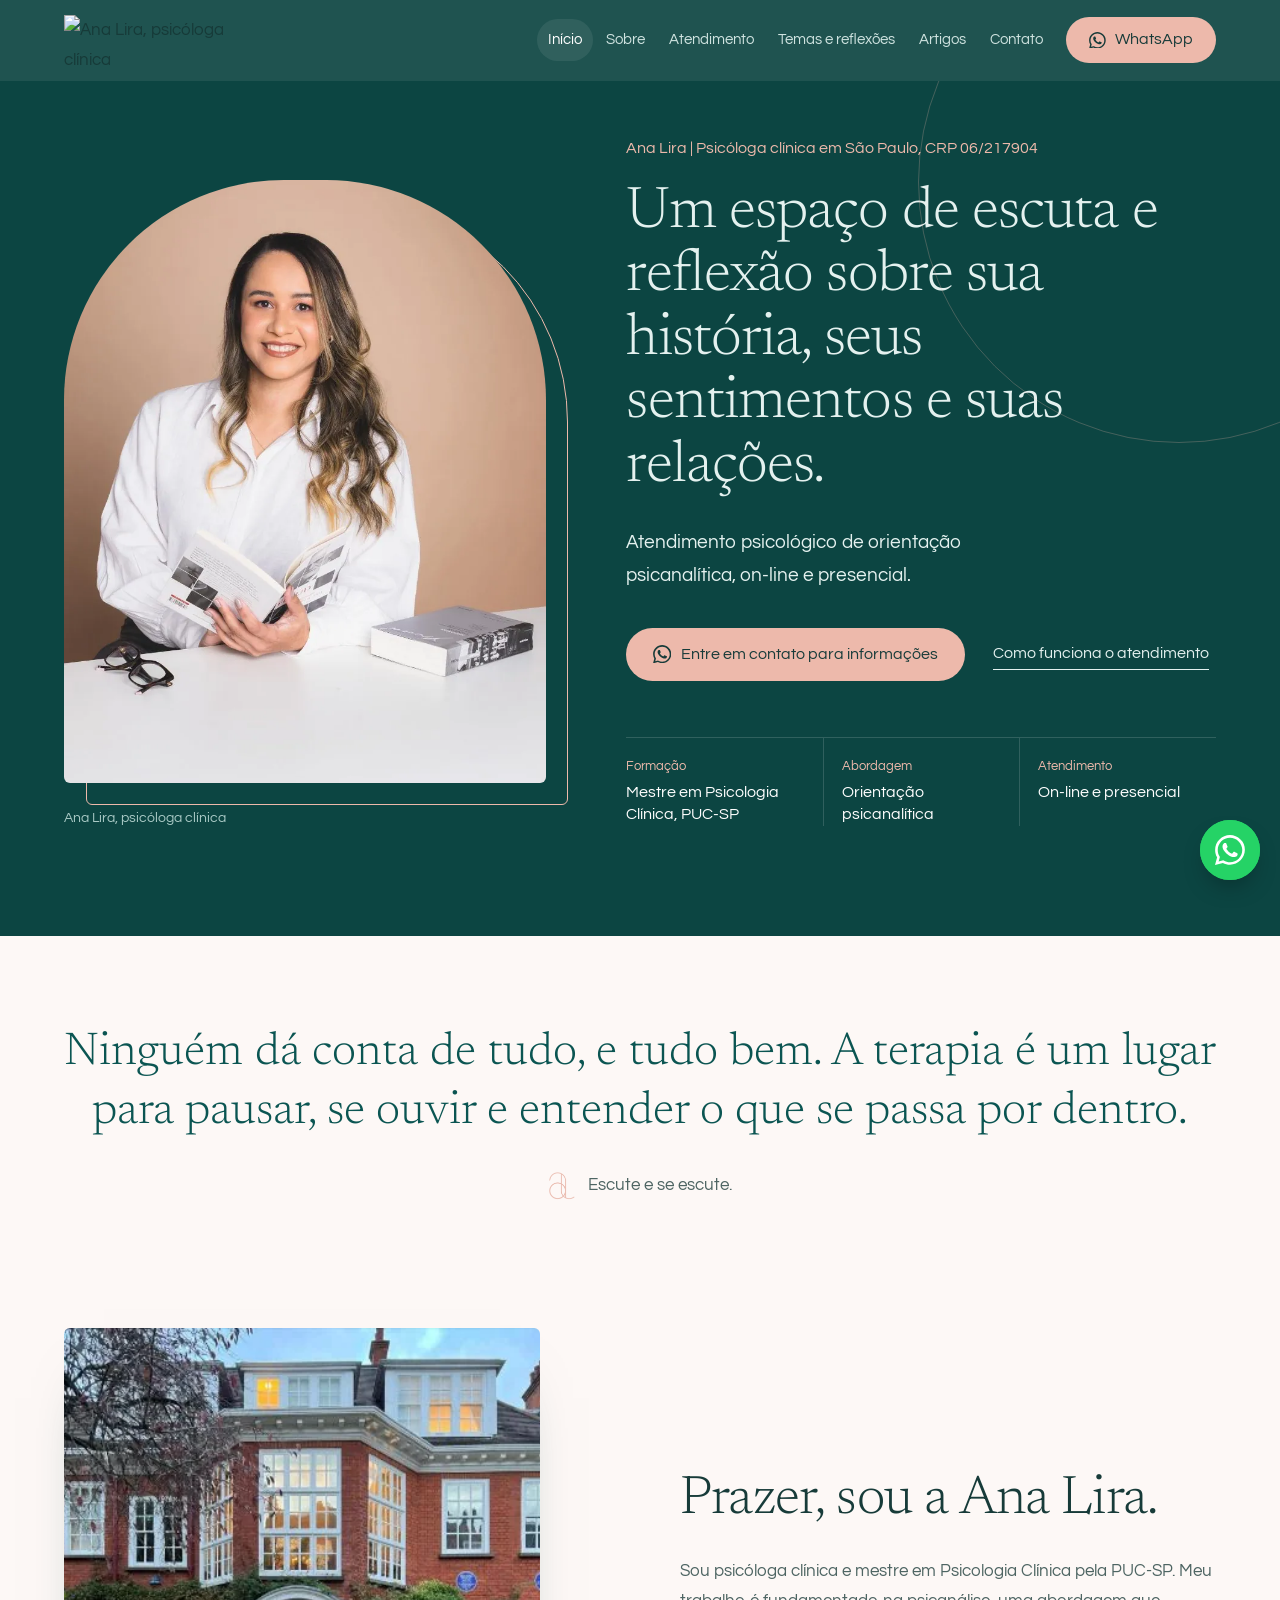
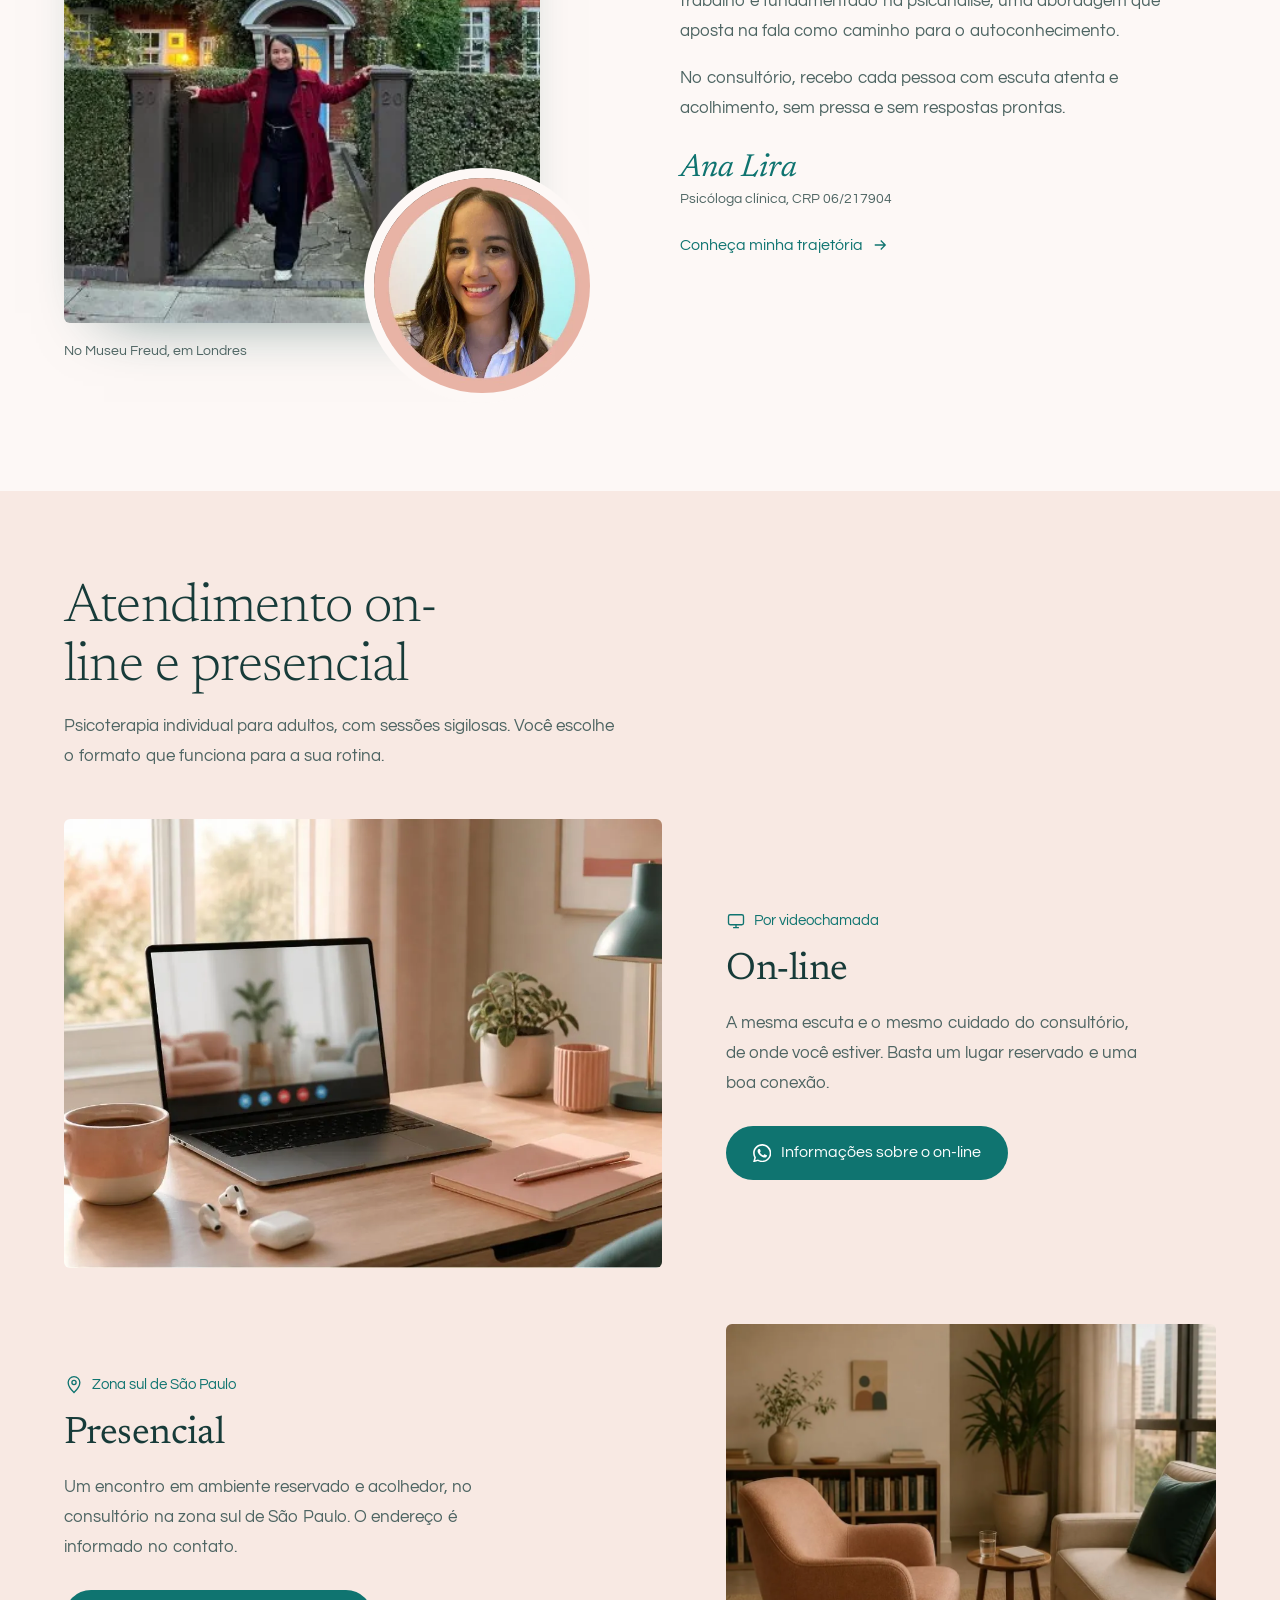
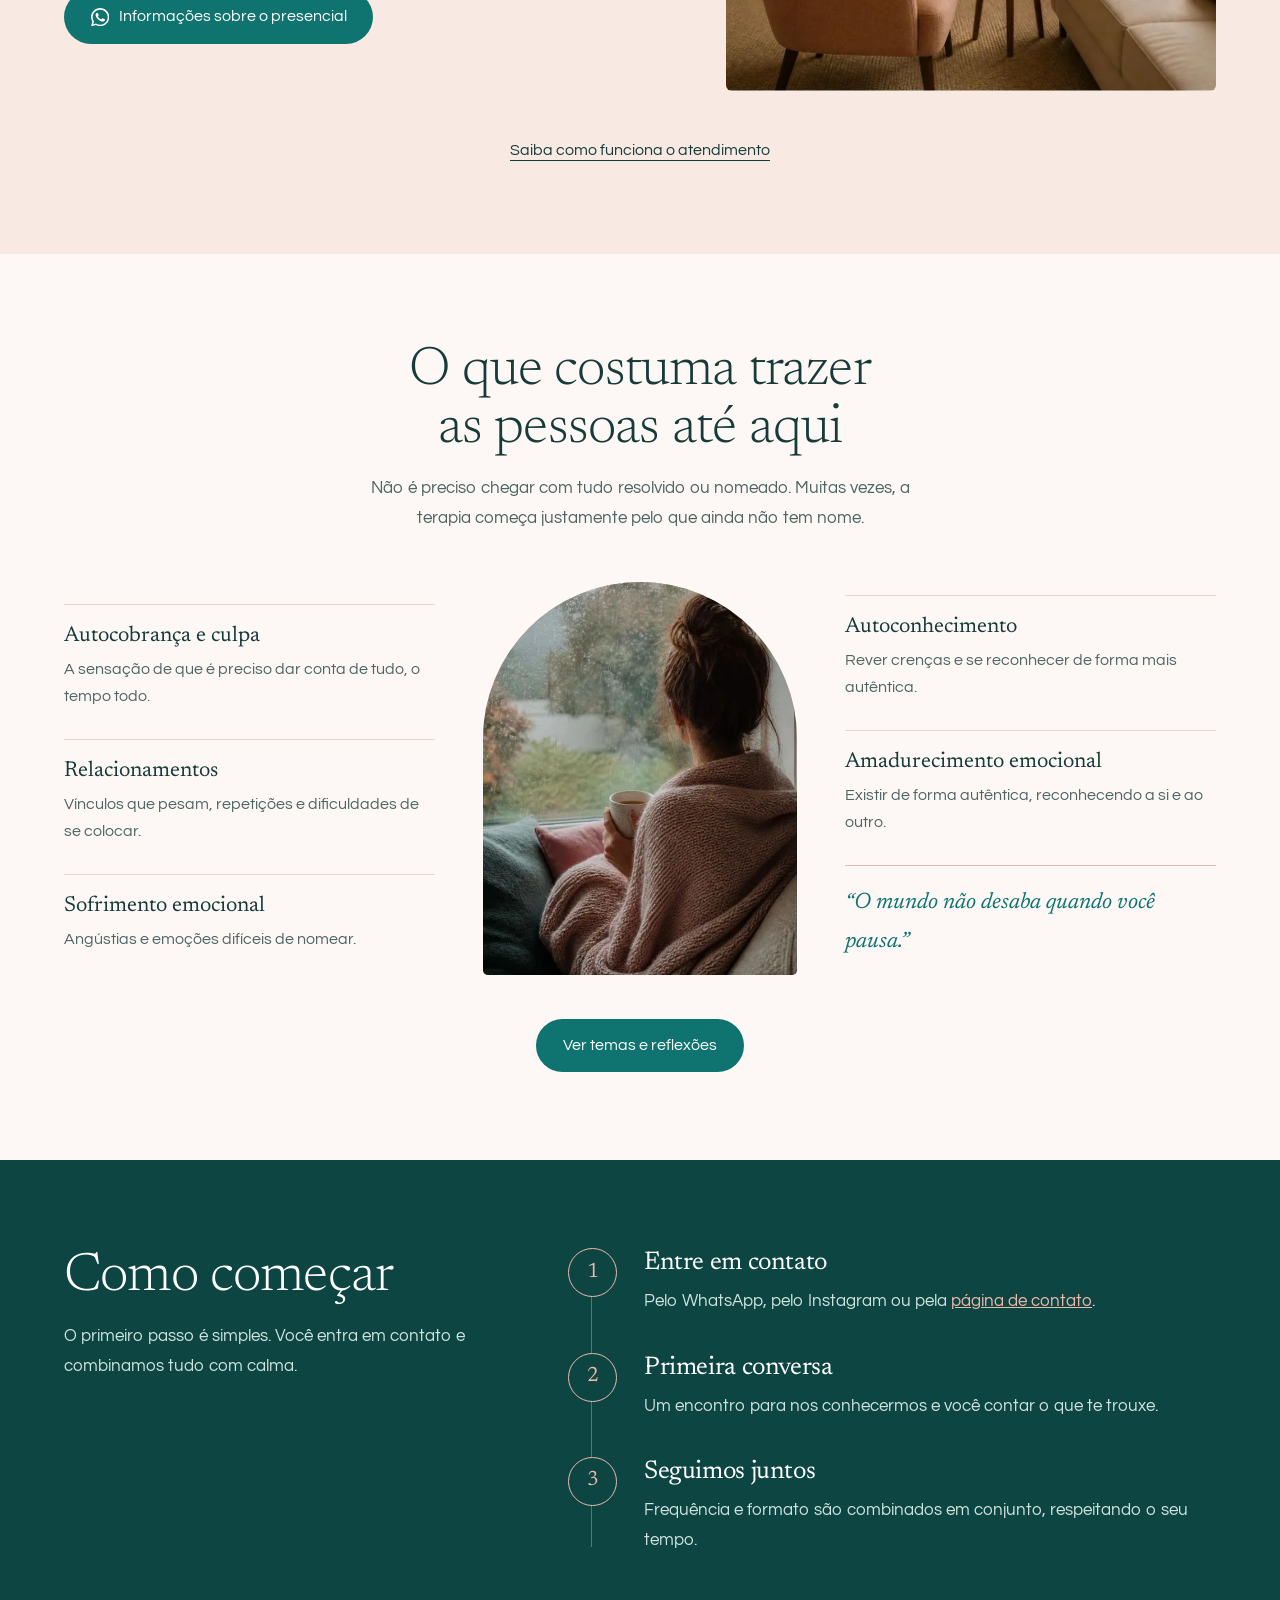
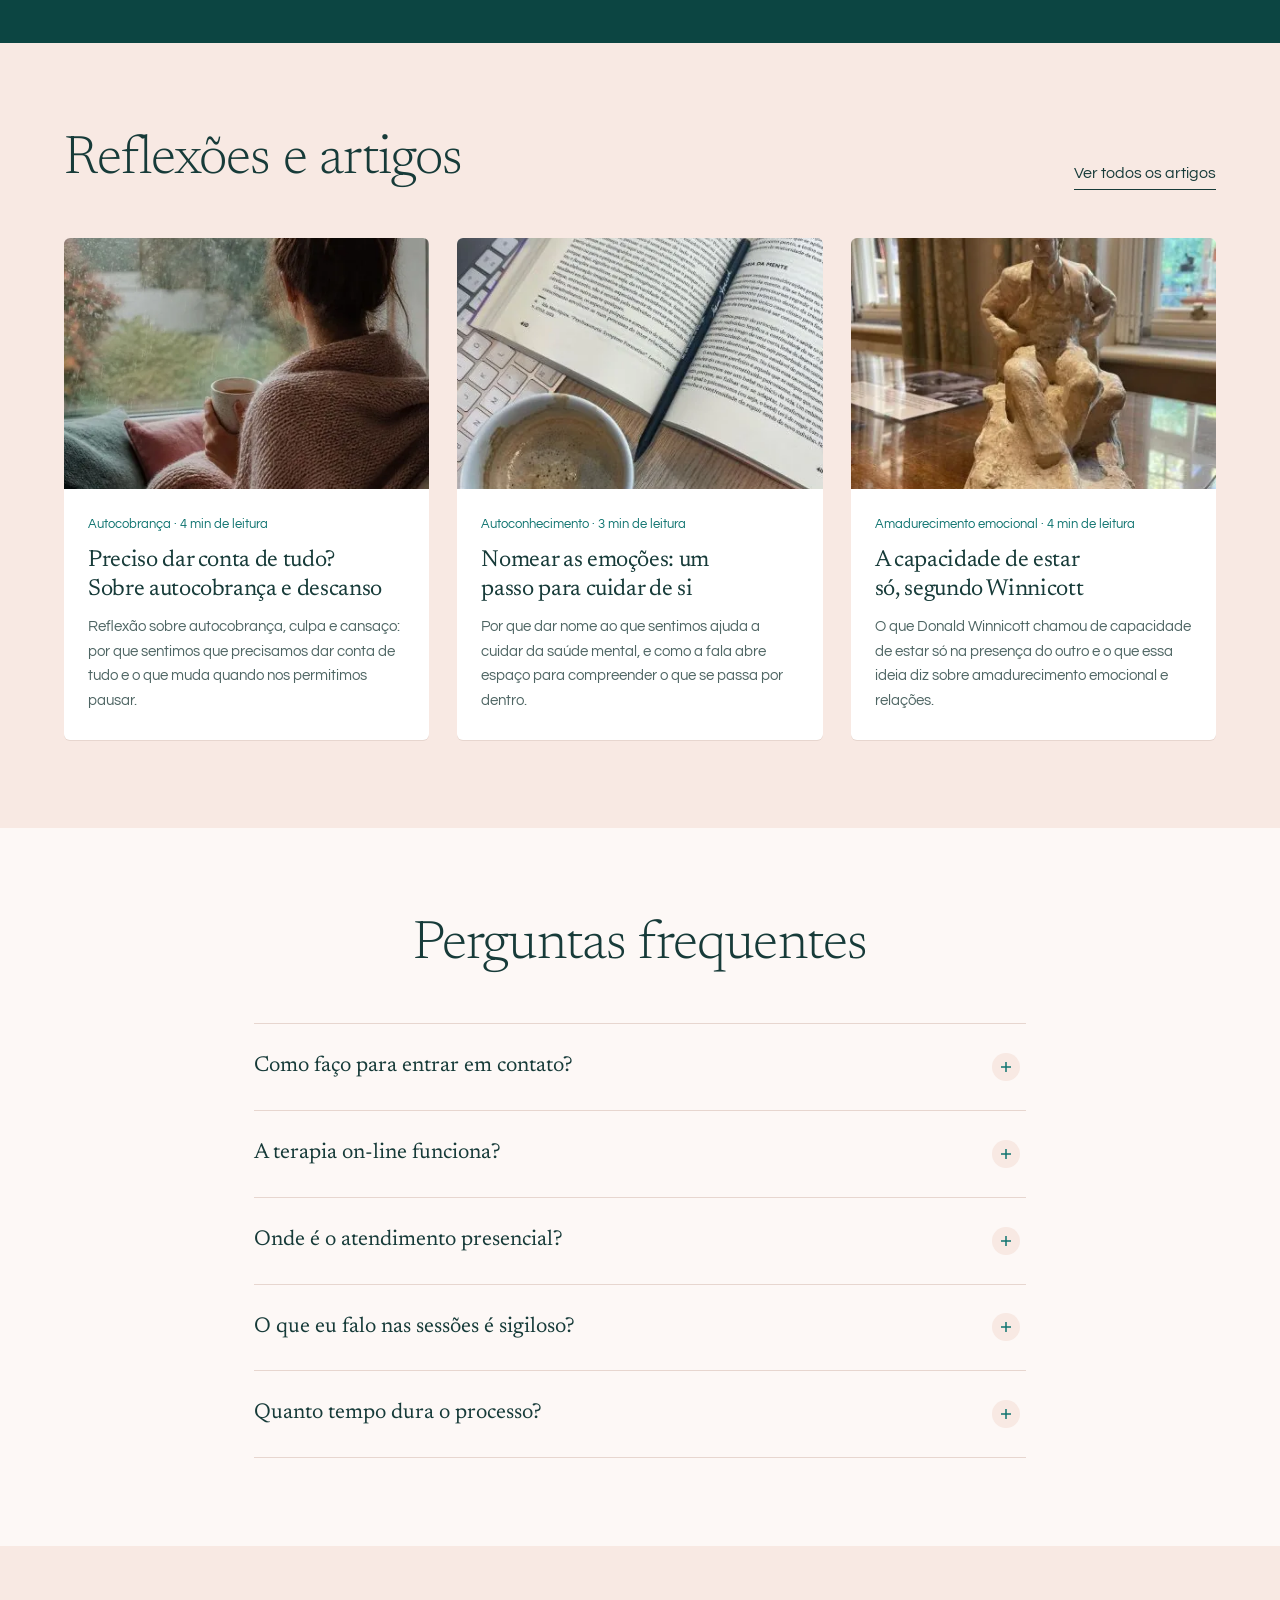
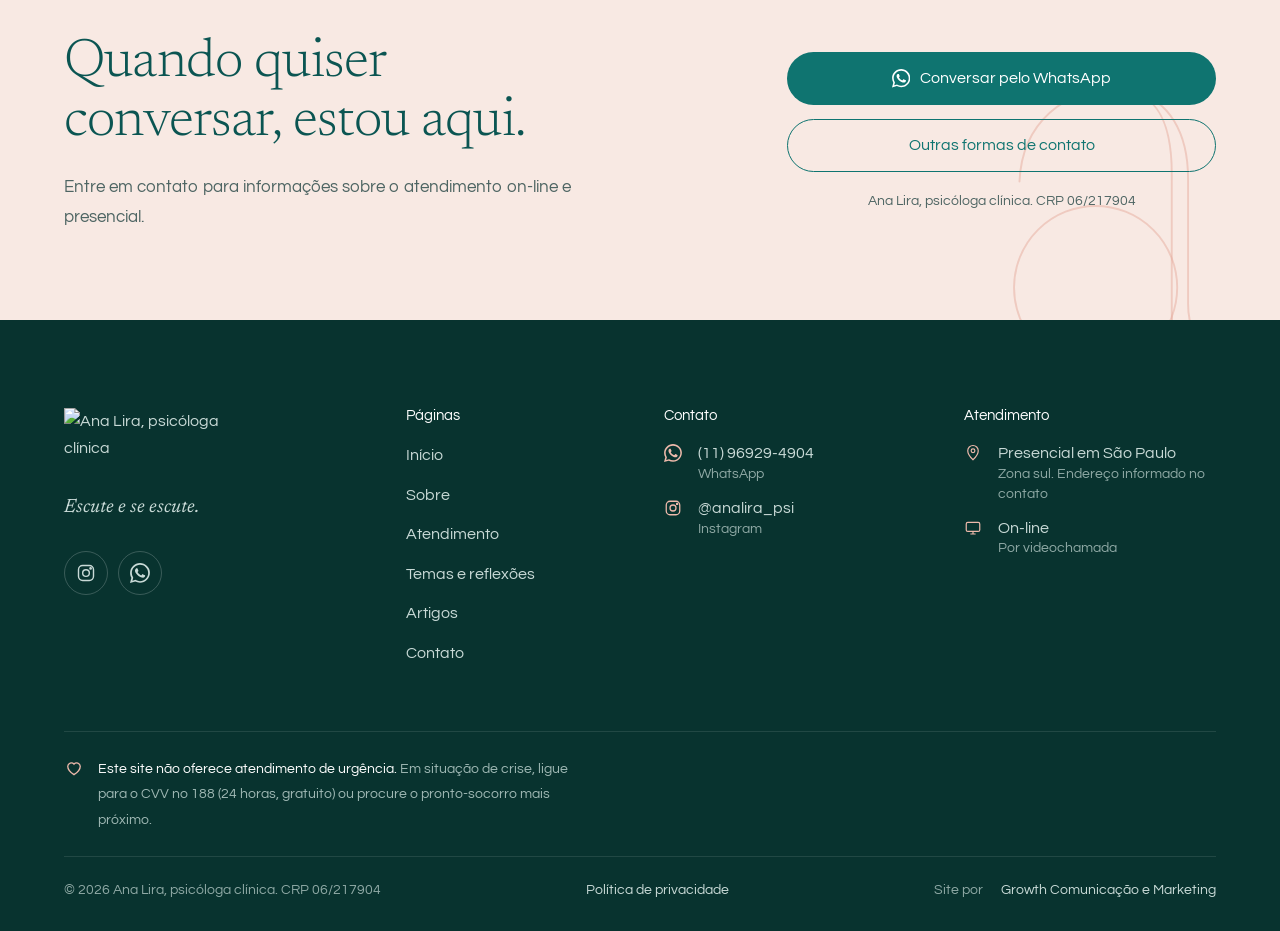
==== commit 62bba88e: "Add files via upload" ====
--- a/index.html
+++ b/index.html
@@ -37,10 +37,7 @@
 <a class="skip" href="#conteudo">Pular para o conteúdo</a>
 <header class="site-head">
   <div class="wrap head-in">
-    <a class="brand" href="index.html">
-      <span class="mono" aria-hidden="true"></span>
-      <span><b>Ana Lira</b><small>psicóloga clínica</small></span>
-    </a>
+    <a class="brand" href="index.html"><img class="logo" src="assets/img/logo-ana-lira-negativo.svg" alt="Ana Lira, psicóloga clínica" width="160" height="51"></a>
     <button class="menu-btn" aria-label="Abrir menu" aria-expanded="false" aria-controls="nav"><span></span><span></span><span></span></button>
     <nav class="nav" id="nav" aria-label="Principal">
       <a href="index.html" class="active" aria-current="page">Início</a>
@@ -57,7 +54,7 @@
   <section class="b-hero" aria-labelledby="hero-t">
     <div class="wrap b-hero-grid">
       <figure class="b-portrait">
-        <div class="b-portrait-img"><img src="assets/img/ana-lira-psicologa.webp" alt="Ana Lira, psicóloga clínica, sorrindo e segurando um livro" width="800" height="1000" fetchpriority="high"></div>
+        <div class="b-portrait-img"><img src="assets/img/ana-lira-psicologa.webp" srcset="assets/img/ana-lira-psicologa.webp 800w, assets/img/ana-lira-psicologa-1200.webp 1200w" sizes="(max-width:980px) 380px, 480px" alt="Ana Lira, psicóloga clínica, sorrindo e segurando um livro" width="800" height="1000" fetchpriority="high"></div>
         <figcaption>Ana Lira, psicóloga clínica</figcaption>
       </figure>
       <div class="b-hero-copy">
@@ -234,7 +231,7 @@
   <div class="wrap">
     <div class="foot-grid">
       <div class="foot-brand">
-        <a class="brand" href="index.html"><span class="mono" aria-hidden="true"></span><span><b>Ana Lira</b><small>psicóloga clínica</small></span></a>
+        <a class="brand" href="index.html"><img class="logo" src="assets/img/logo-ana-lira-negativo.svg" alt="Ana Lira, psicóloga clínica" width="190" height="61" loading="lazy"></a>
         <p>Escute e se escute.</p>
         <div class="social">
           <a href="https://www.instagram.com/analira_psi" target="_blank" rel="noopener" aria-label="Instagram @analira_psi"><svg viewBox="0 0 24 24" fill="none" stroke="currentColor" stroke-width="1.7" aria-hidden="true"><rect x="3" y="3" width="18" height="18" rx="5"/><circle cx="12" cy="12" r="4"/><circle cx="17.5" cy="6.5" r=".8" fill="currentColor"/></svg></a>
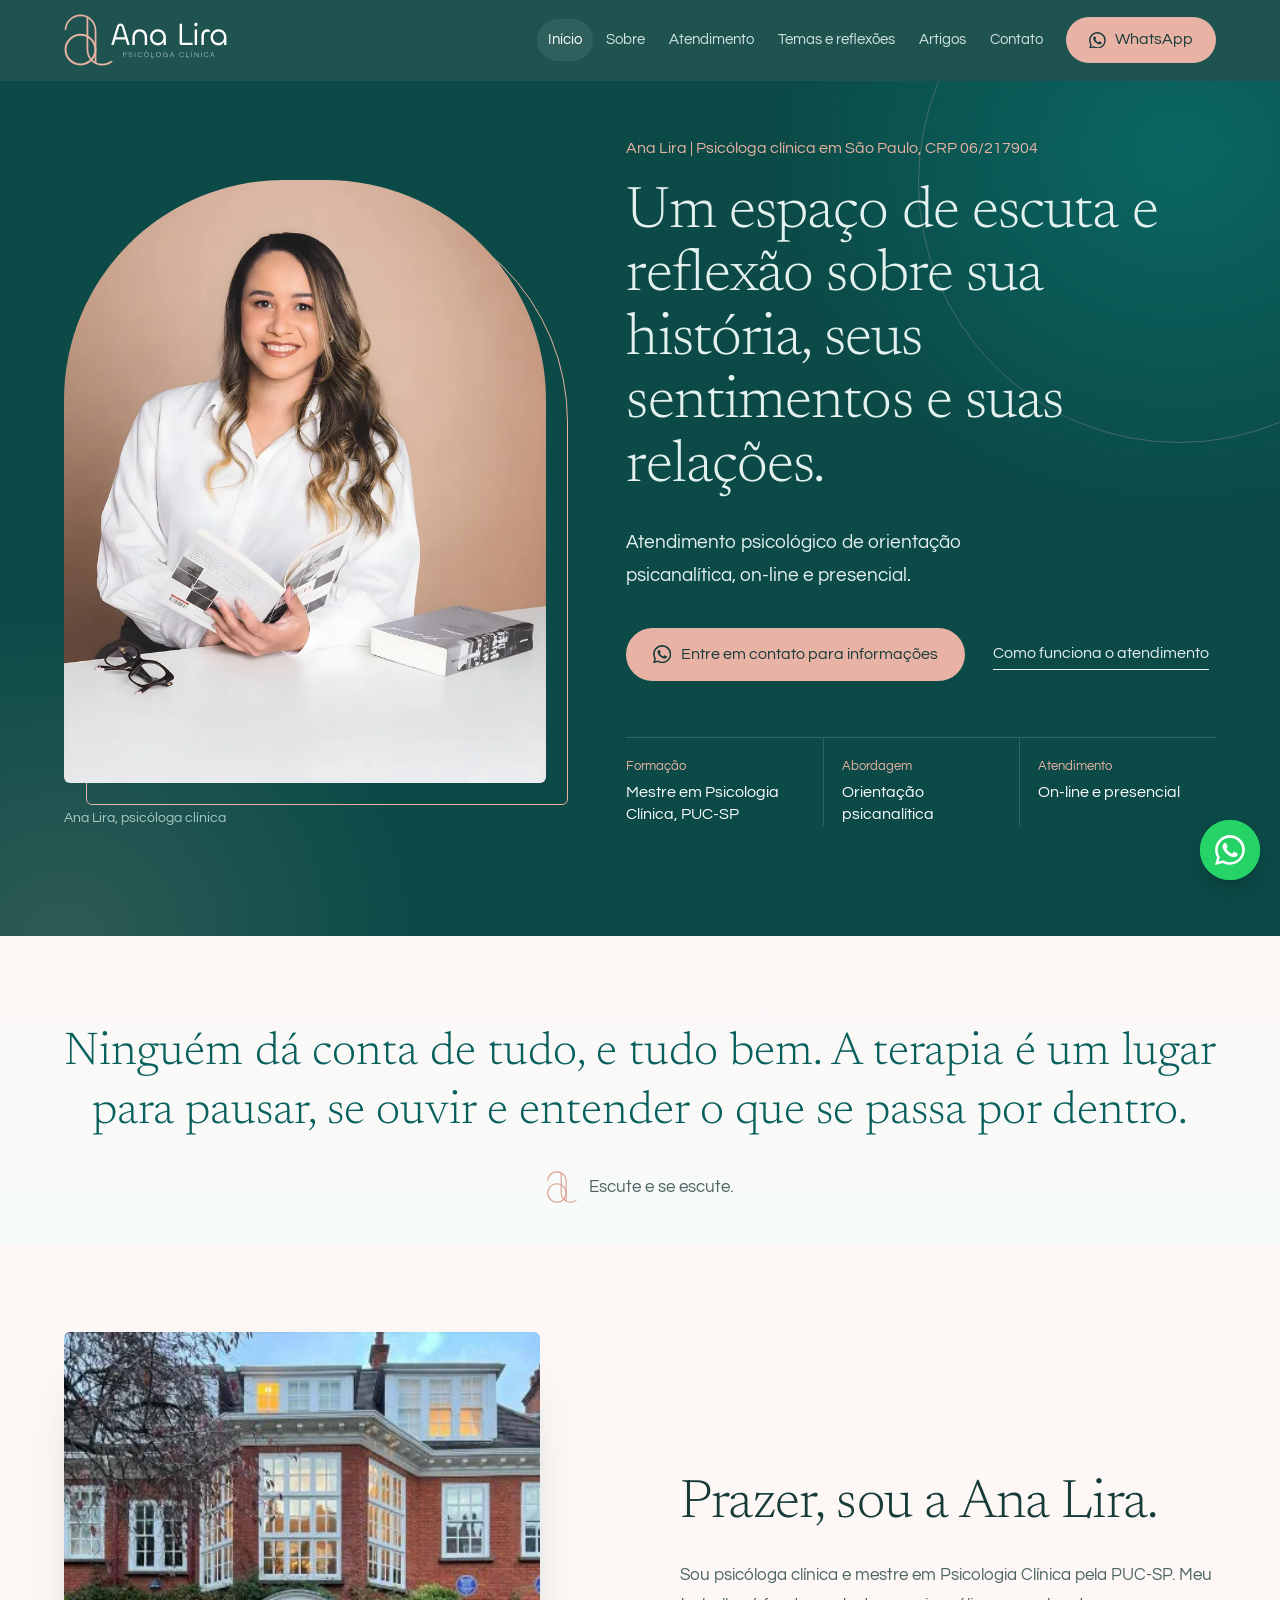
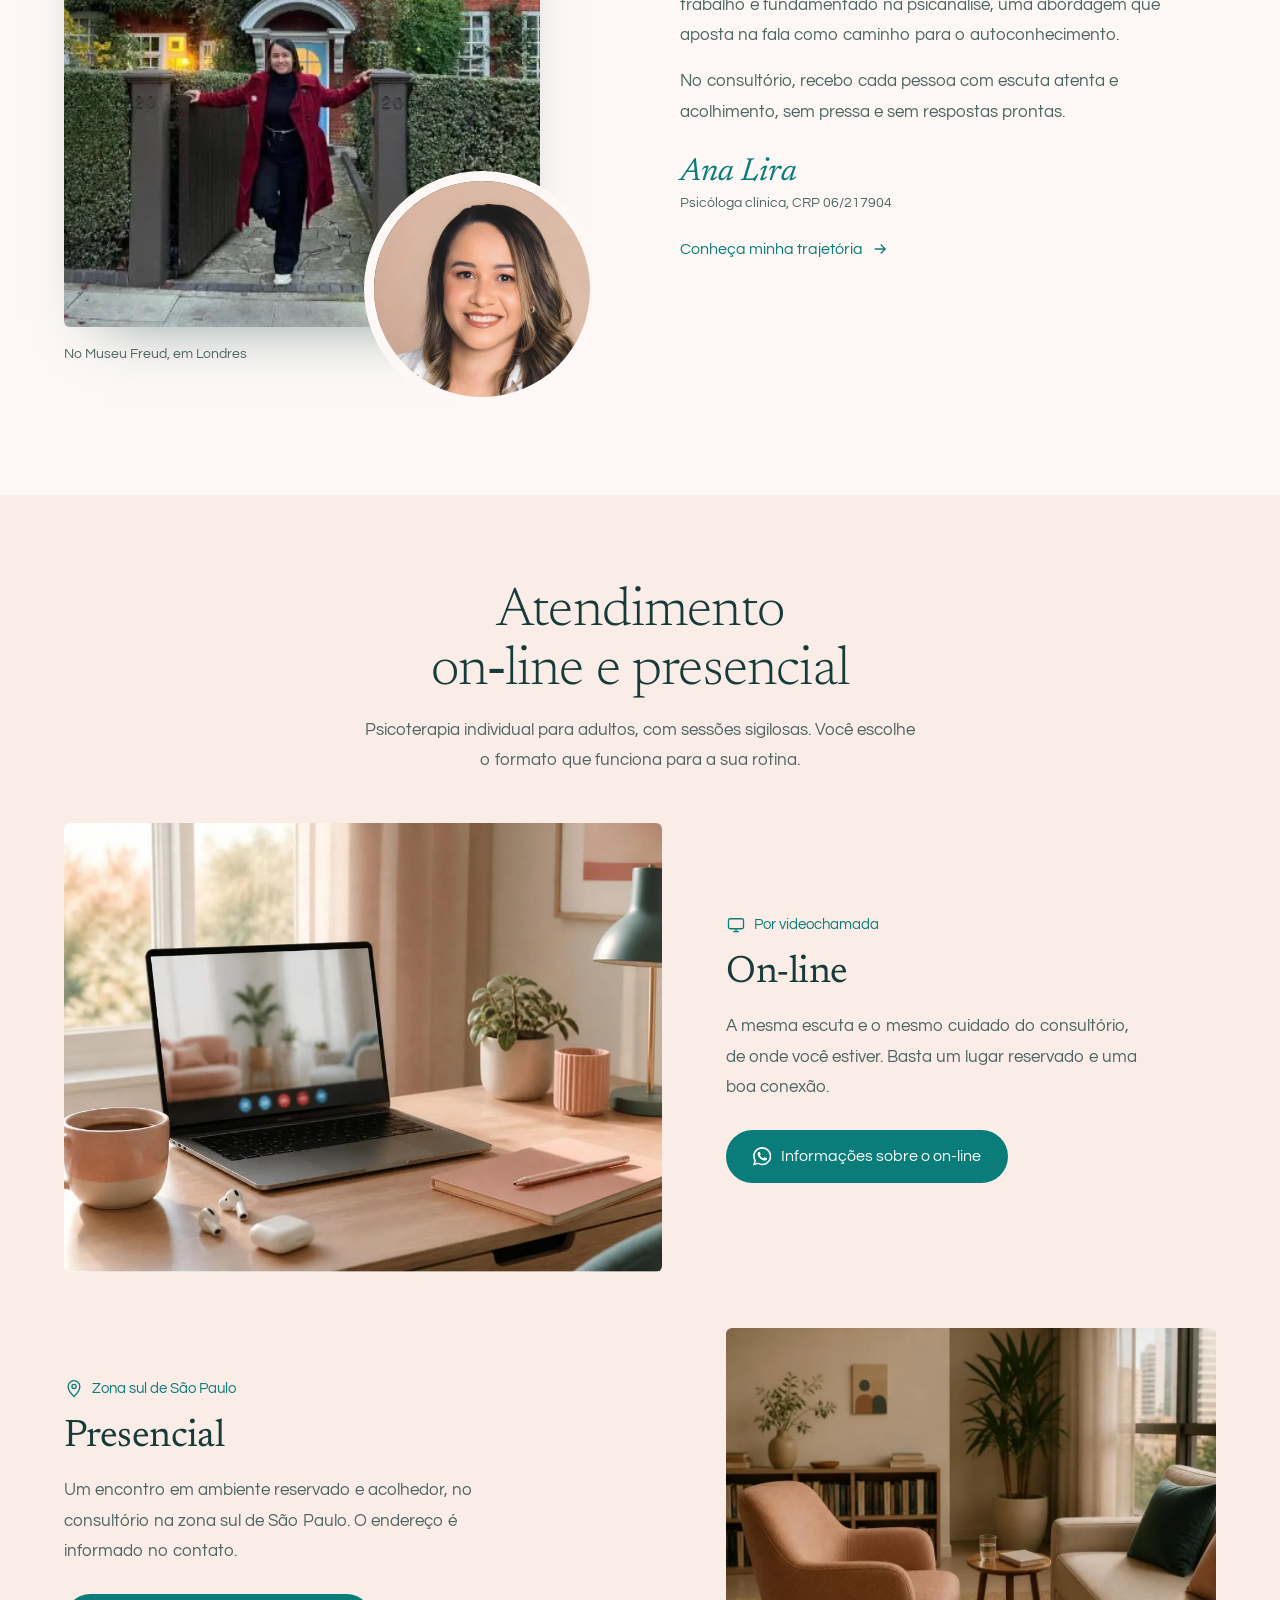
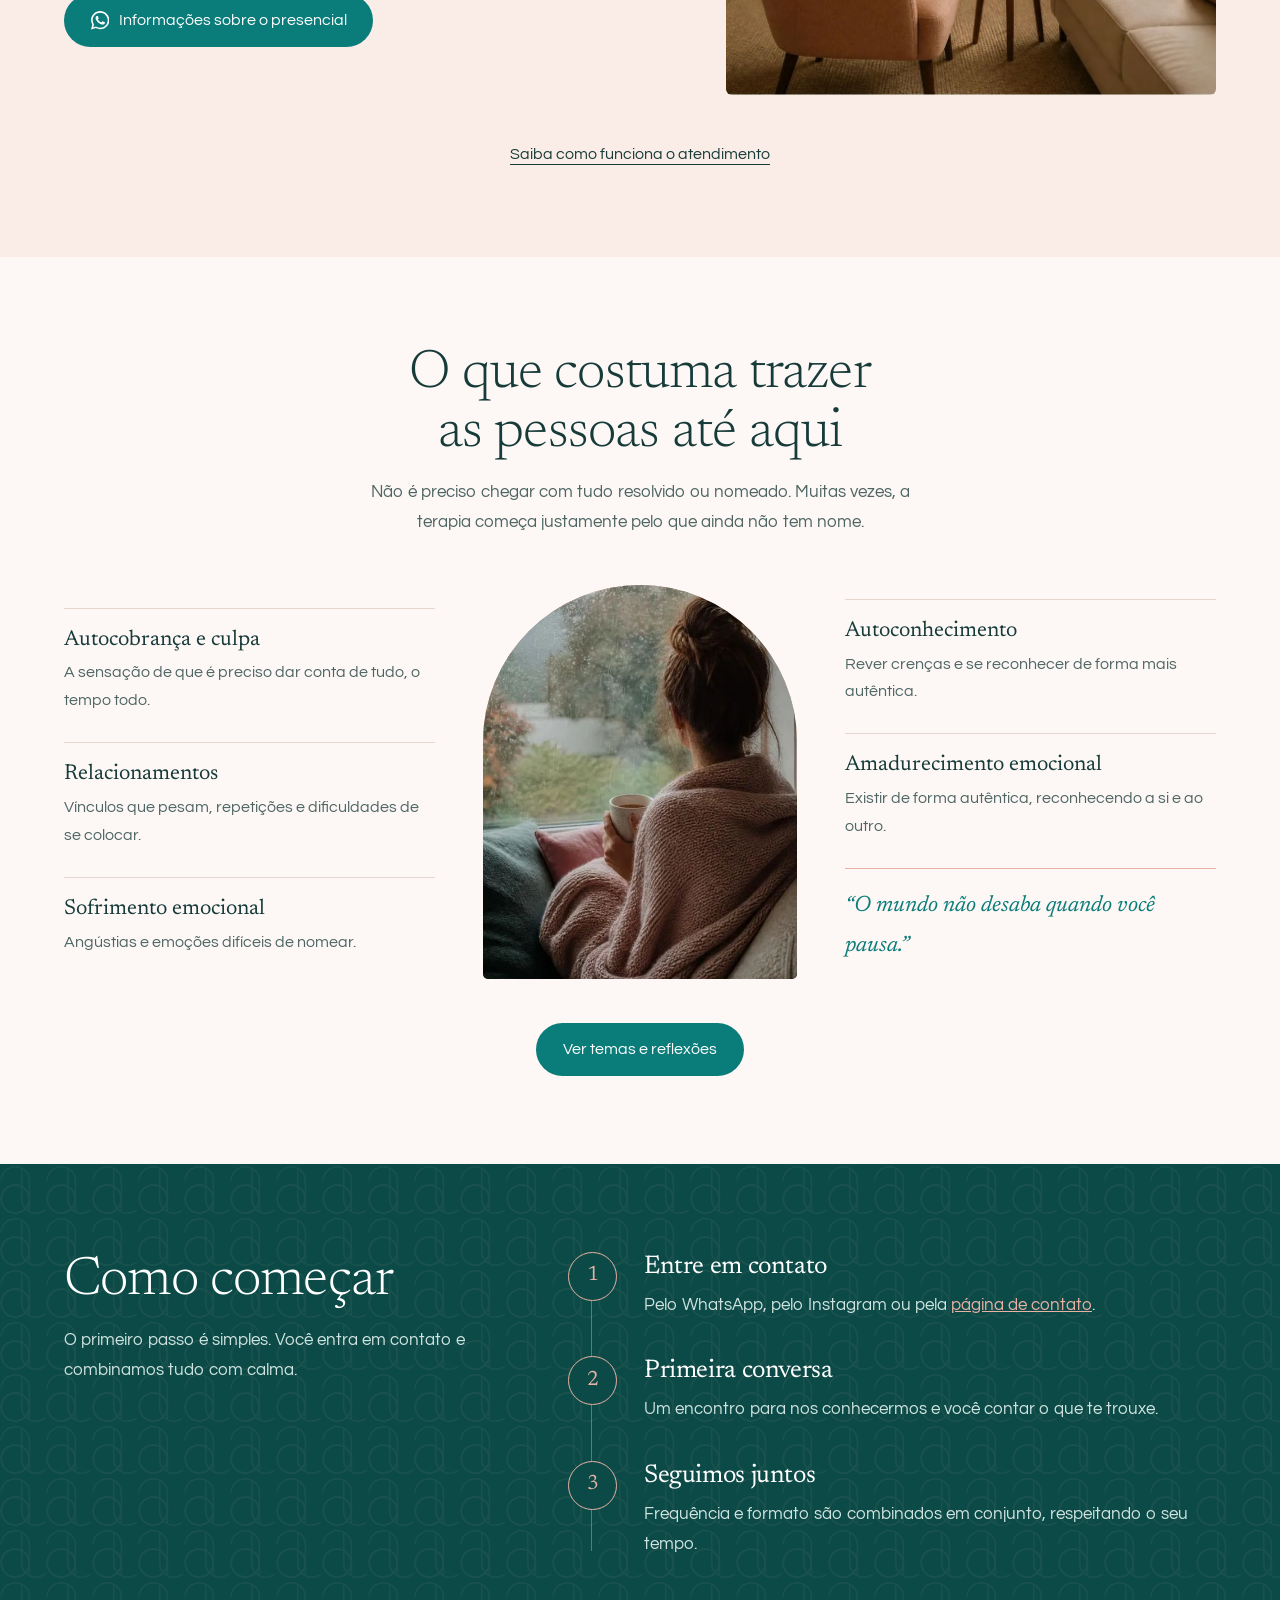
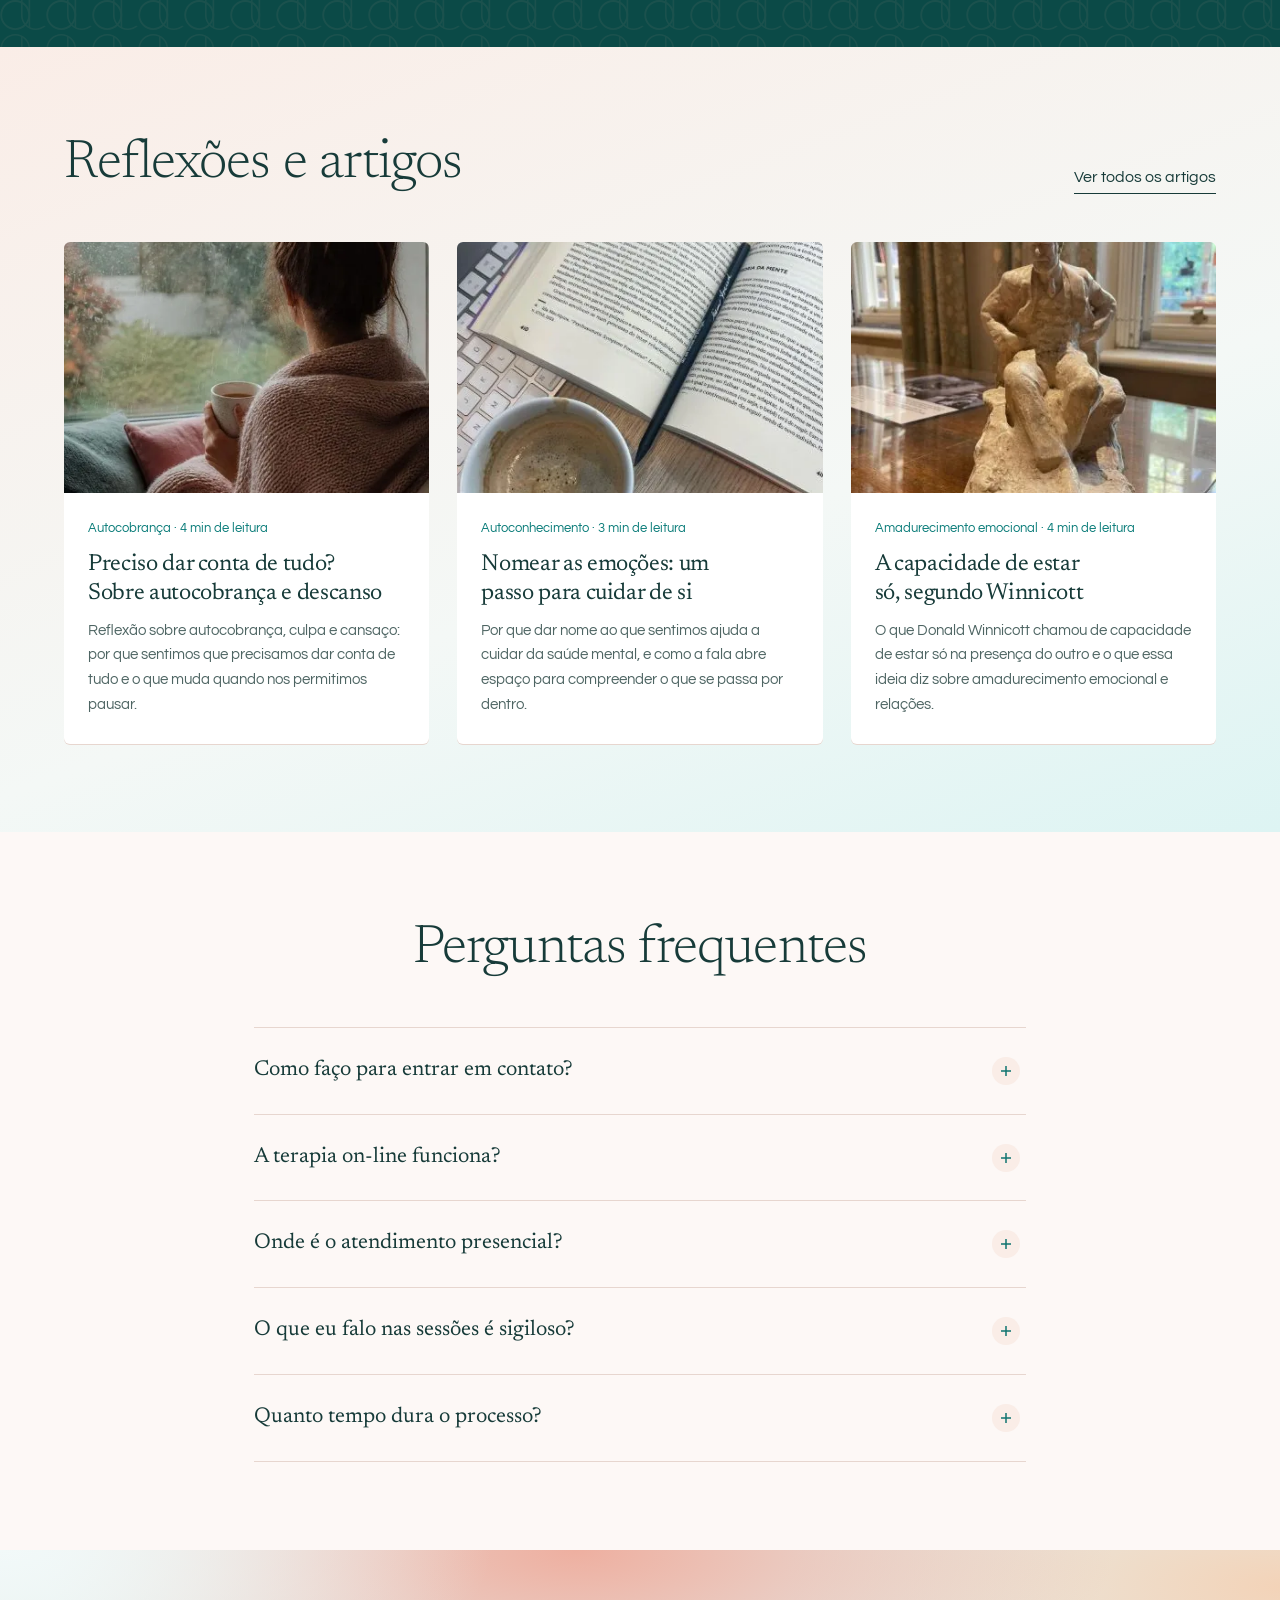
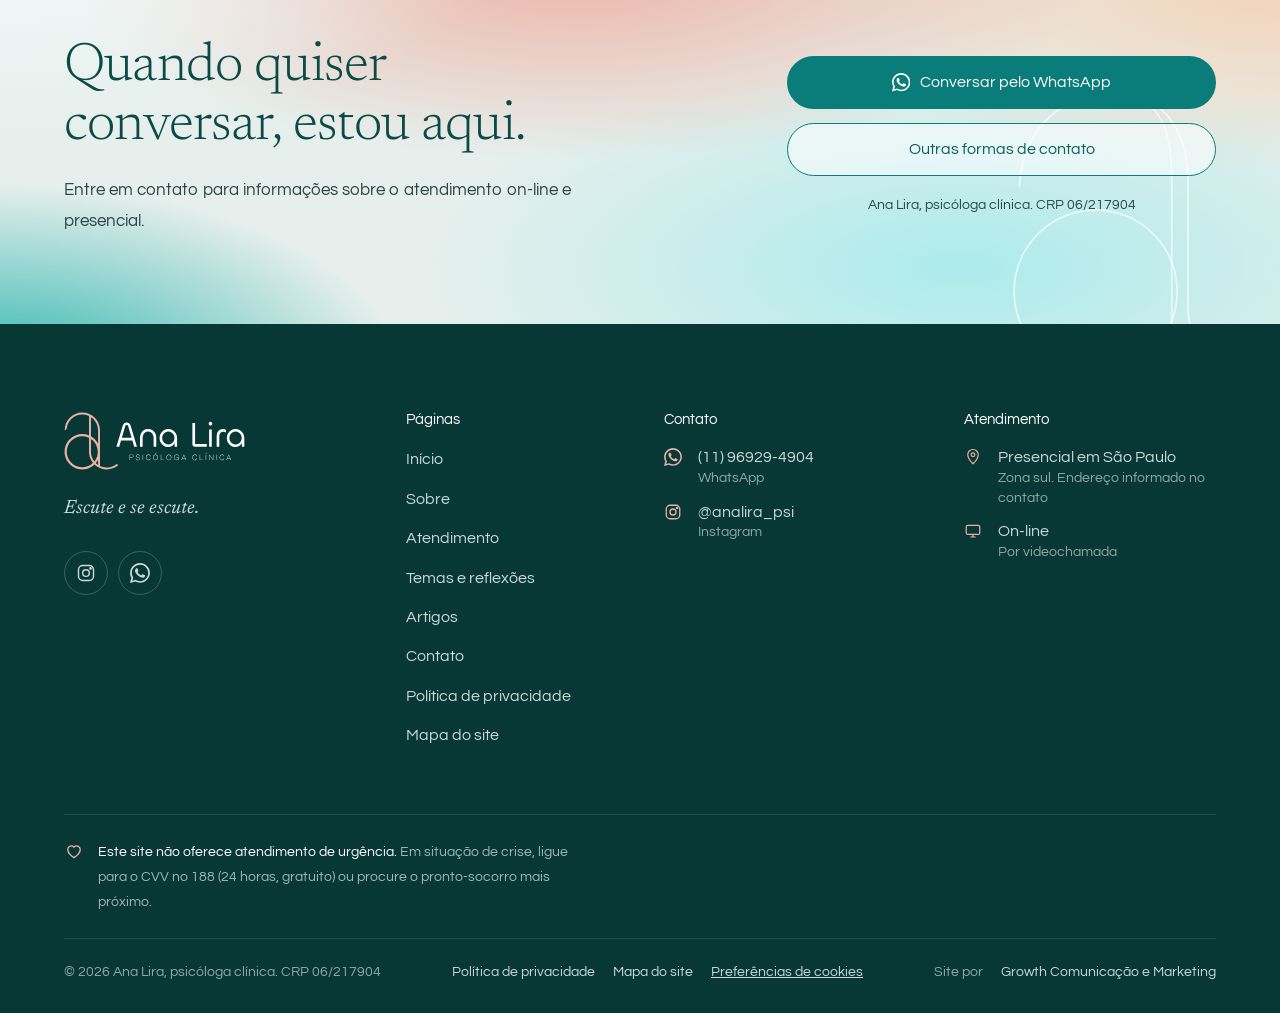
==== commit a38f5f78: "LGPD: faixa de cookies, mapa do site, links no rodapé" ====
--- a/index.html
+++ b/index.html
@@ -100,8 +100,8 @@
 
   <section class="b-sec b-care" aria-labelledby="atend-t">
     <div class="wrap">
-      <div class="b-head reveal">
-        <h2 id="atend-t">Atendimento on-line e presencial</h2>
+      <div class="b-head center b-head-wide reveal">
+        <h2 id="atend-t">Atendimento on&#8209;line e presencial</h2>
         <p>Psicoterapia individual para adultos, com sessões sigilosas. Você escolhe o formato que funciona para a sua rotina.</p>
       </div>
       <article class="b-row reveal">
@@ -238,7 +238,7 @@
           <a href="https://wa.me/5511969294904?text=Ol%C3%A1%2C%20Ana%21%20Vim%20pelo%20site%20e%20gostaria%20de%20informa%C3%A7%C3%B5es%20sobre%20o%20atendimento." target="_blank" rel="noopener" aria-label="WhatsApp" data-track="whatsapp" data-loc="footer"><svg viewBox="0 0 24 24" fill="currentColor" aria-hidden="true"><path d="M17.5 14.4c-.3-.1-1.8-.9-2-1-.3-.1-.5-.1-.7.1-.2.3-.8 1-.9 1.2-.2.2-.3.2-.6.1-.3-.1-1.3-.5-2.4-1.5-.9-.8-1.5-1.8-1.7-2.1-.2-.3 0-.5.1-.6l.4-.5c.2-.2.2-.3.3-.5.1-.2.1-.4 0-.5l-.9-2.2c-.2-.6-.5-.5-.7-.5h-.6c-.2 0-.5.1-.8.4-.3.3-1 1-1 2.5s1.1 2.9 1.2 3.1c.1.2 2.1 3.2 5.1 4.5.7.3 1.3.5 1.7.6.7.2 1.4.2 1.9.1.6-.1 1.8-.7 2-1.4.3-.7.3-1.3.2-1.4-.1-.1-.3-.2-.6-.3zM12 21.8c-1.8 0-3.5-.5-5-1.4l-.4-.2-3.7 1 1-3.6-.2-.4c-1-1.6-1.5-3.3-1.5-5.2C2.2 6.6 6.6 2.2 12 2.2c2.6 0 5.1 1 6.9 2.9 1.8 1.8 2.9 4.3 2.9 6.9 0 5.4-4.4 9.8-9.8 9.8zm8.4-18.2C18.1 1.3 15.2 0 12 0 5.5 0 .1 5.4.1 11.9c0 2.1.5 4.1 1.6 5.9L0 24l6.3-1.7c1.7.9 3.7 1.4 5.7 1.4 6.6 0 11.9-5.4 11.9-11.9 0-3.2-1.2-6.2-3.5-8.2z"/></svg></a>
         </div>
       </div>
-      <div><h2 class="foot-h">Páginas</h2><ul><li><a href="index.html">Início</a></li><li><a href="sobre.html">Sobre</a></li><li><a href="atendimento.html">Atendimento</a></li><li><a href="temas.html">Temas e reflexões</a></li><li><a href="artigos.html">Artigos</a></li><li><a href="contato.html">Contato</a></li></ul></div>
+      <div><h2 class="foot-h">Páginas</h2><ul><li><a href="index.html">Início</a></li><li><a href="sobre.html">Sobre</a></li><li><a href="atendimento.html">Atendimento</a></li><li><a href="temas.html">Temas e reflexões</a></li><li><a href="artigos.html">Artigos</a></li><li><a href="contato.html">Contato</a></li><li><a href="privacidade.html">Política de privacidade</a></li><li><a href="mapa-do-site.html">Mapa do site</a></li></ul></div>
       <div>
         <h2 class="foot-h">Contato</h2>
         <ul class="foot-contact">
@@ -257,7 +257,7 @@
     <div class="foot-alert"><svg viewBox="0 0 24 24" fill="none" stroke="currentColor" stroke-width="1.6" aria-hidden="true"><path d="M12 20s-7.5-4.6-7.5-10A4.3 4.3 0 0 1 12 7.4 4.3 4.3 0 0 1 19.5 10c0 5.4-7.5 10-7.5 10z"/></svg><p><strong>Este site não oferece atendimento de urgência.</strong> Em situação de crise, ligue para o CVV no 188 (24 horas, gratuito) ou procure o pronto-socorro mais próximo.</p></div>
     <div class="foot-bottom">
       <span>© 2026 Ana Lira, psicóloga clínica. CRP 06/217904</span>
-      <span><a href="privacidade.html">Política de privacidade</a><button type="button" class="cc-open" hidden>Preferências de cookies</button></span>
+      <span><a href="privacidade.html">Política de privacidade</a><a href="mapa-do-site.html">Mapa do site</a><button type="button" class="cc-open">Preferências de cookies</button></span>
       <span>Site por <a href="https://growthcomunicacao.com.br" target="_blank" rel="noopener">Growth Comunicação e Marketing</a></span>
     </div>
   </div>
--- a/assets/css/style.css
+++ b/assets/css/style.css
@@ -3,7 +3,7 @@
 @font-face{font-family:"Newsreader";src:url(../fonts/newsreader-latin-300-italic.woff2) format("woff2");font-weight:300;font-style:italic;font-display:swap}
 @font-face{font-family:"Newsreader";src:url(../fonts/newsreader-latin-400-italic.woff2) format("woff2");font-weight:400;font-style:italic;font-display:swap}
 @font-face{font-family:"Questrial";src:url(../fonts/questrial-latin-400-normal.woff2) format("woff2");font-weight:400;font-style:normal;font-display:swap}
-:root{--mono:url([data-uri])}
+:root{--mono:url([data-uri])}
 :root{
   --paper:#FDF8F6;
   --blush-soft:#F8E9E3;
@@ -776,3 +776,44 @@
   .foot-bottom{flex-direction:column}
 }
 .b-article-hero .b-card-tag{display:block;margin-top:20px}
+
+/* ===== Identidade visual oficial (logo, ícone, gradientes) ===== */
+:root{
+  --teal:#0A7C79; --teal-deep:#08605D; --brand-bright:#09A9A3;
+  --blush:#E8B2A4; --blush-deep:#D99C8C; --peach:#F3D3B8;
+  --blush-soft:#FAEDE7; --aqua:#DDF4F3; --aqua-mid:#ACEBEC;
+  --grad-brand:radial-gradient(70% 90% at 0% 0%,#F2F9F9 0%,rgba(242,249,249,0) 55%),
+    radial-gradient(60% 80% at 45% 0%,#EEAFA0 0%,rgba(238,175,160,0) 70%),
+    radial-gradient(55% 70% at 100% 10%,#F3D3B8 0%,rgba(243,211,184,0) 70%),
+    radial-gradient(45% 75% at 0% 115%,rgba(9,169,163,.85) 0%,rgba(9,169,163,0) 70%),
+    radial-gradient(60% 80% at 75% 85%,#ACEBEC 0%,rgba(172,235,236,0) 70%),
+    #E6EFEC;
+}
+.v2{--b-dark:#0B4A47;--b-dark2:#083835}
+.brand .logo{display:block;height:52px;width:auto;transition:height .3s var(--ease)}
+.site-head.scrolled .brand .logo{height:44px}
+.foot-brand .brand .logo{height:58px}
+@media (max-width:760px){.brand .logo{height:38px}.site-head.scrolled .brand .logo{height:44px}}
+
+/* brilho da marca no topo escuro */
+.b-hero::before,.b-page-hero::before{content:"";position:absolute;inset:0;pointer-events:none;background:
+  radial-gradient(45% 60% at 92% 8%,rgba(9,169,163,.30),rgba(9,169,163,0) 70%),
+  radial-gradient(40% 55% at 5% 100%,rgba(232,178,164,.16),rgba(232,178,164,0) 70%)}
+.b-hero>.wrap,.b-page-hero>.wrap{position:relative;z-index:1}
+
+/* padrão com o ícone da marca */
+.b-steps{position:relative;overflow:hidden}
+.b-steps::before{content:"";position:absolute;inset:0;background:var(--blush);opacity:.07;pointer-events:none;
+  -webkit-mask:var(--mono) 0 0/46px 52px repeat;mask:var(--mono) 0 0/46px 52px repeat}
+.b-steps>.wrap{position:relative}
+
+/* gradiente oficial em destaques */
+.v2 .cta-band .wrap,.v2 .cta-card{background:var(--grad-brand)}
+.v2 .cta-card h2{color:var(--b-dark)}
+.v2 .cta-card p,.v2 .cta-actions small{color:#2C4745}
+.v2 .cta-card .btn-outline-light{background:rgba(255,255,255,.55);border-color:var(--teal);color:var(--teal-deep)}
+.v2 .cta-card svg.draw{color:rgba(255,255,255,.6)}
+.b-manifesto{background:linear-gradient(180deg,var(--paper) 0%,#F6FBFA 100%)}
+.b-manifesto .mono{width:30px;height:34px;color:var(--blush-deep)}
+.b-portrait::before{border-color:var(--blush)}
+.b-articles-teaser,.b-related{background:linear-gradient(160deg,var(--blush-soft) 0%,#F4F8F6 60%,var(--aqua) 100%)}
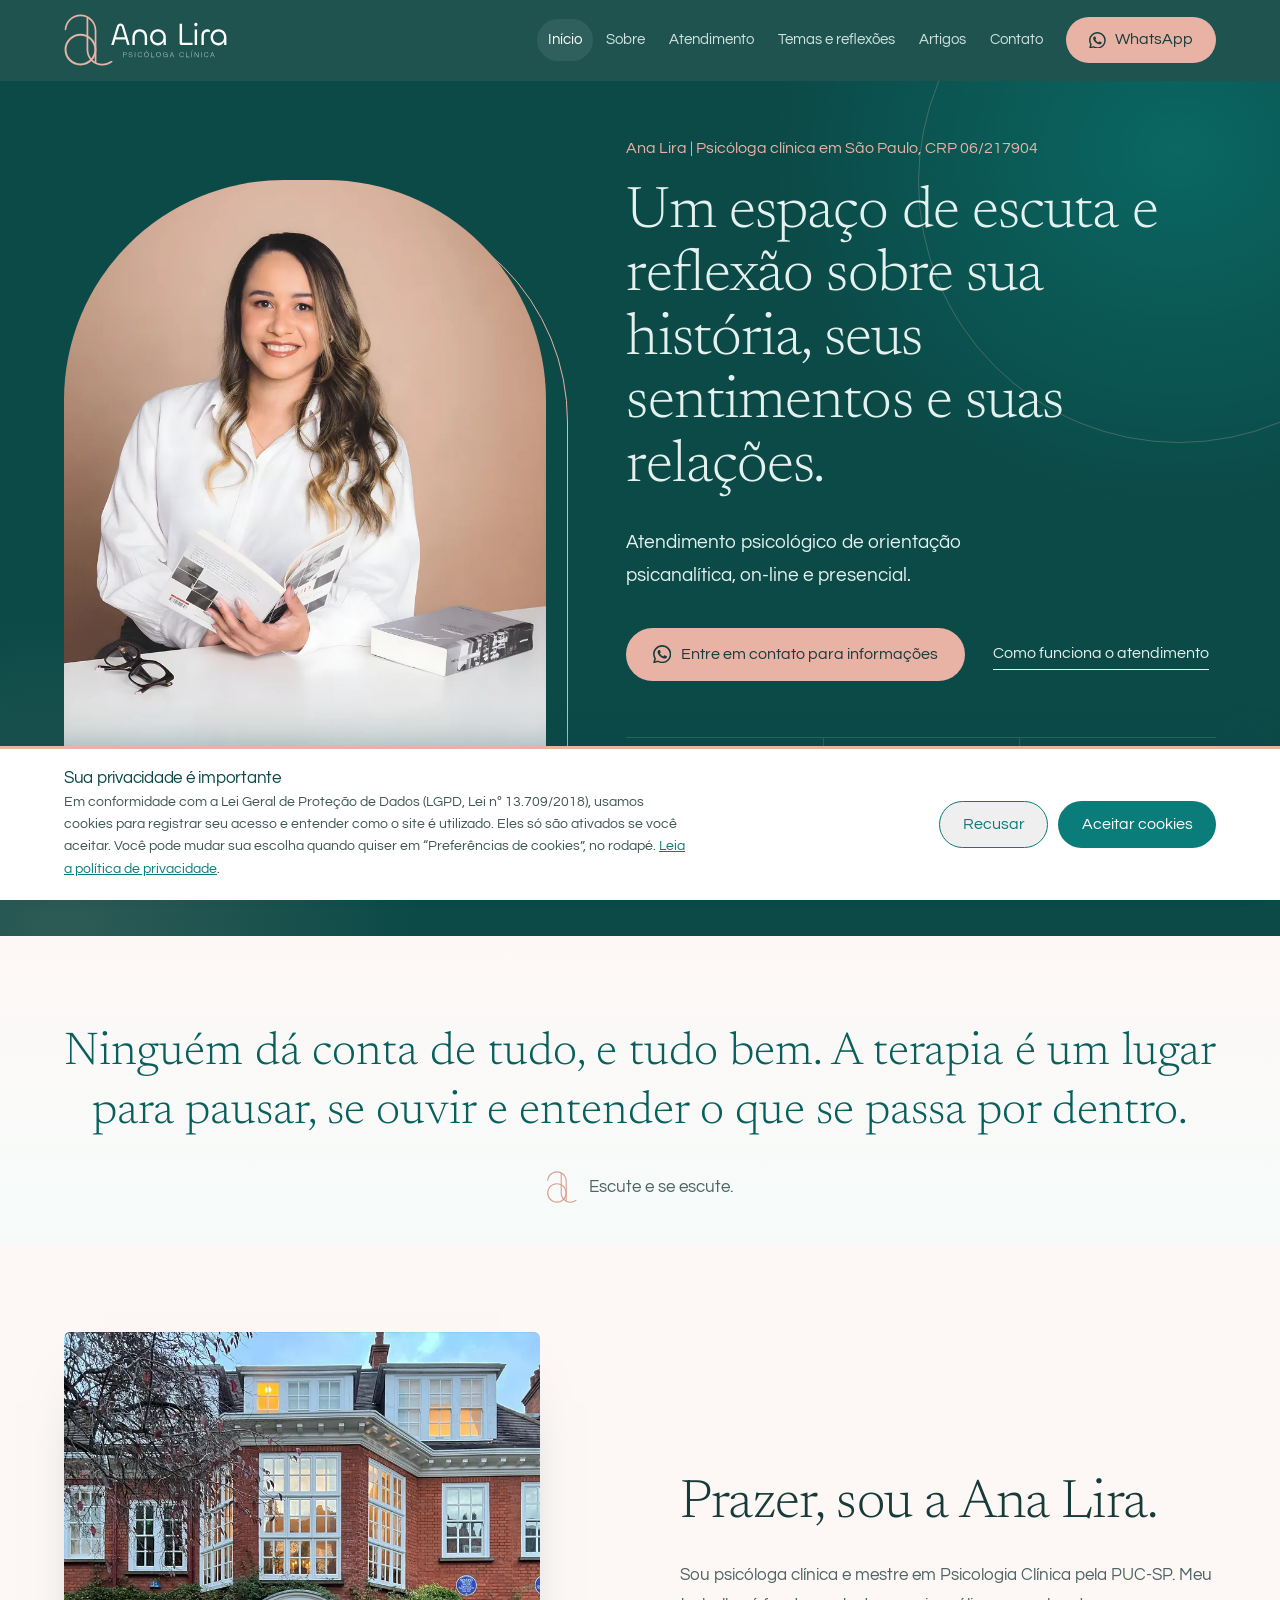
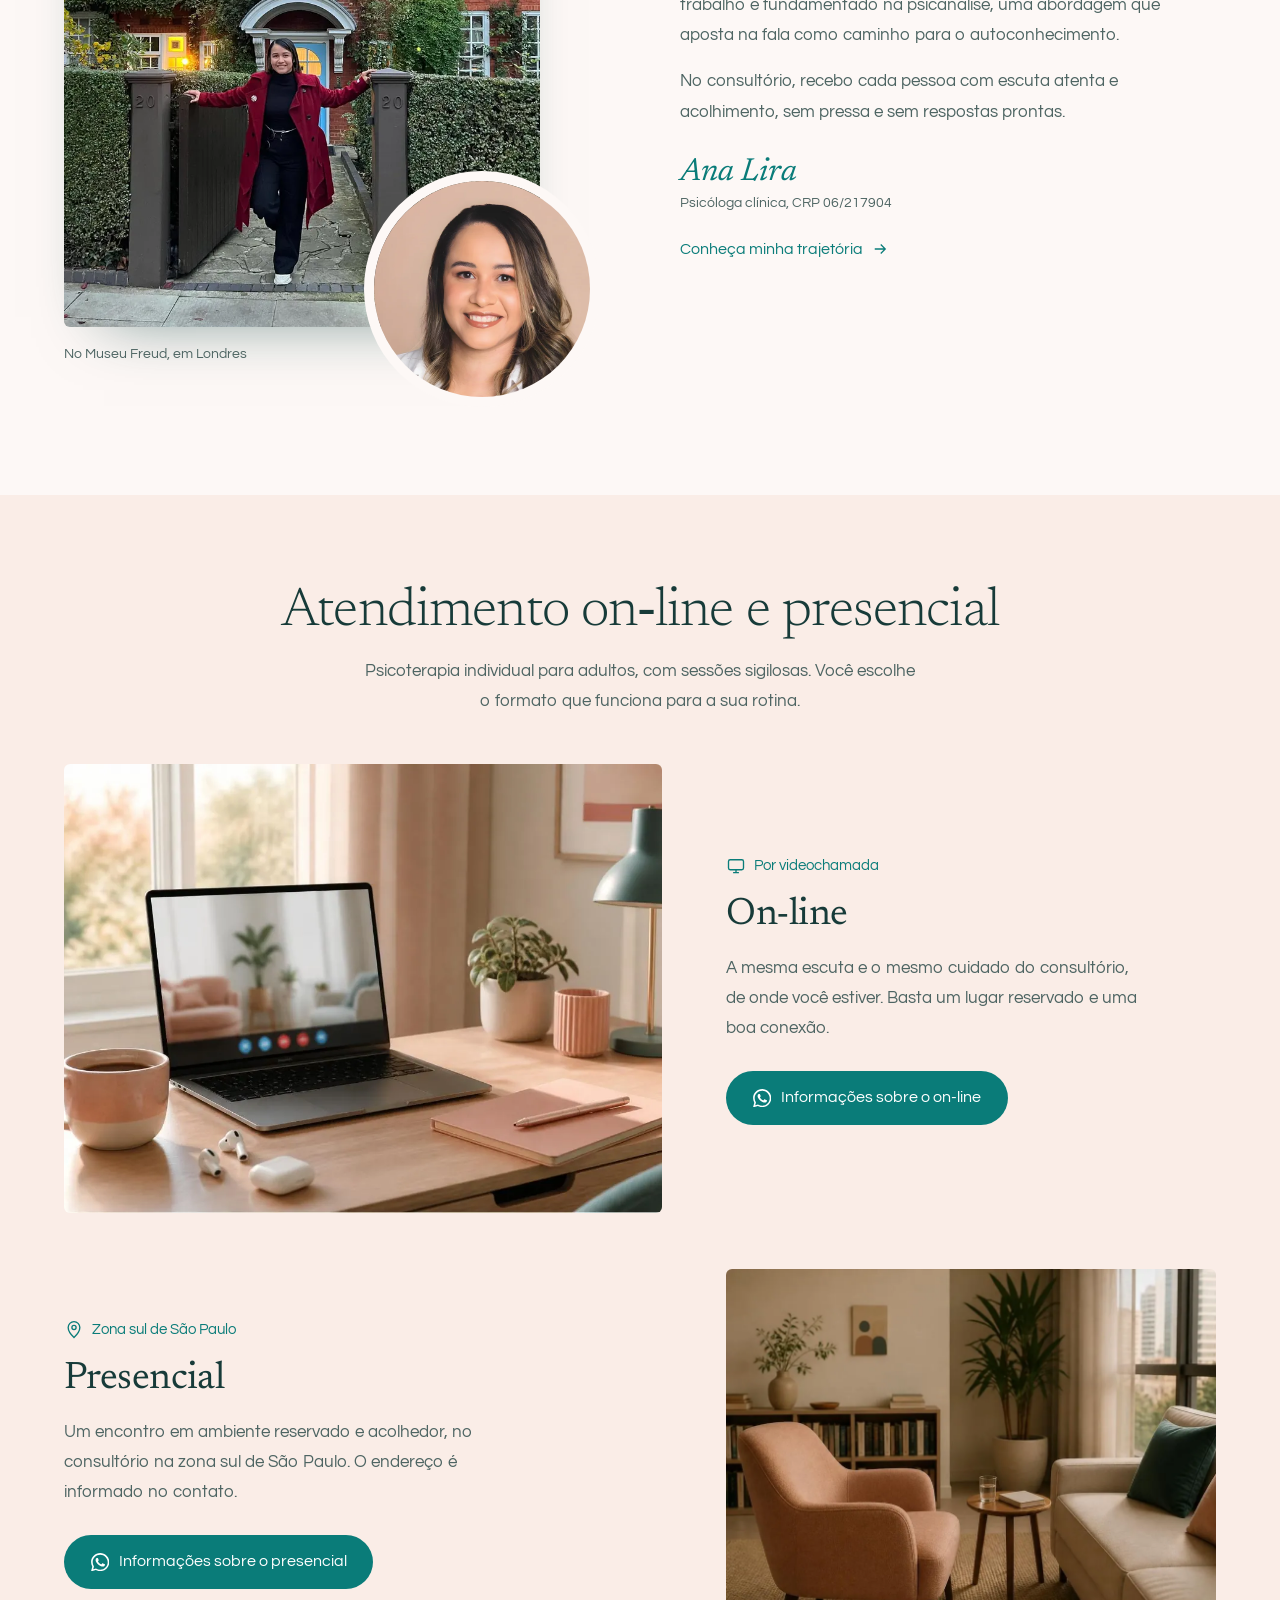
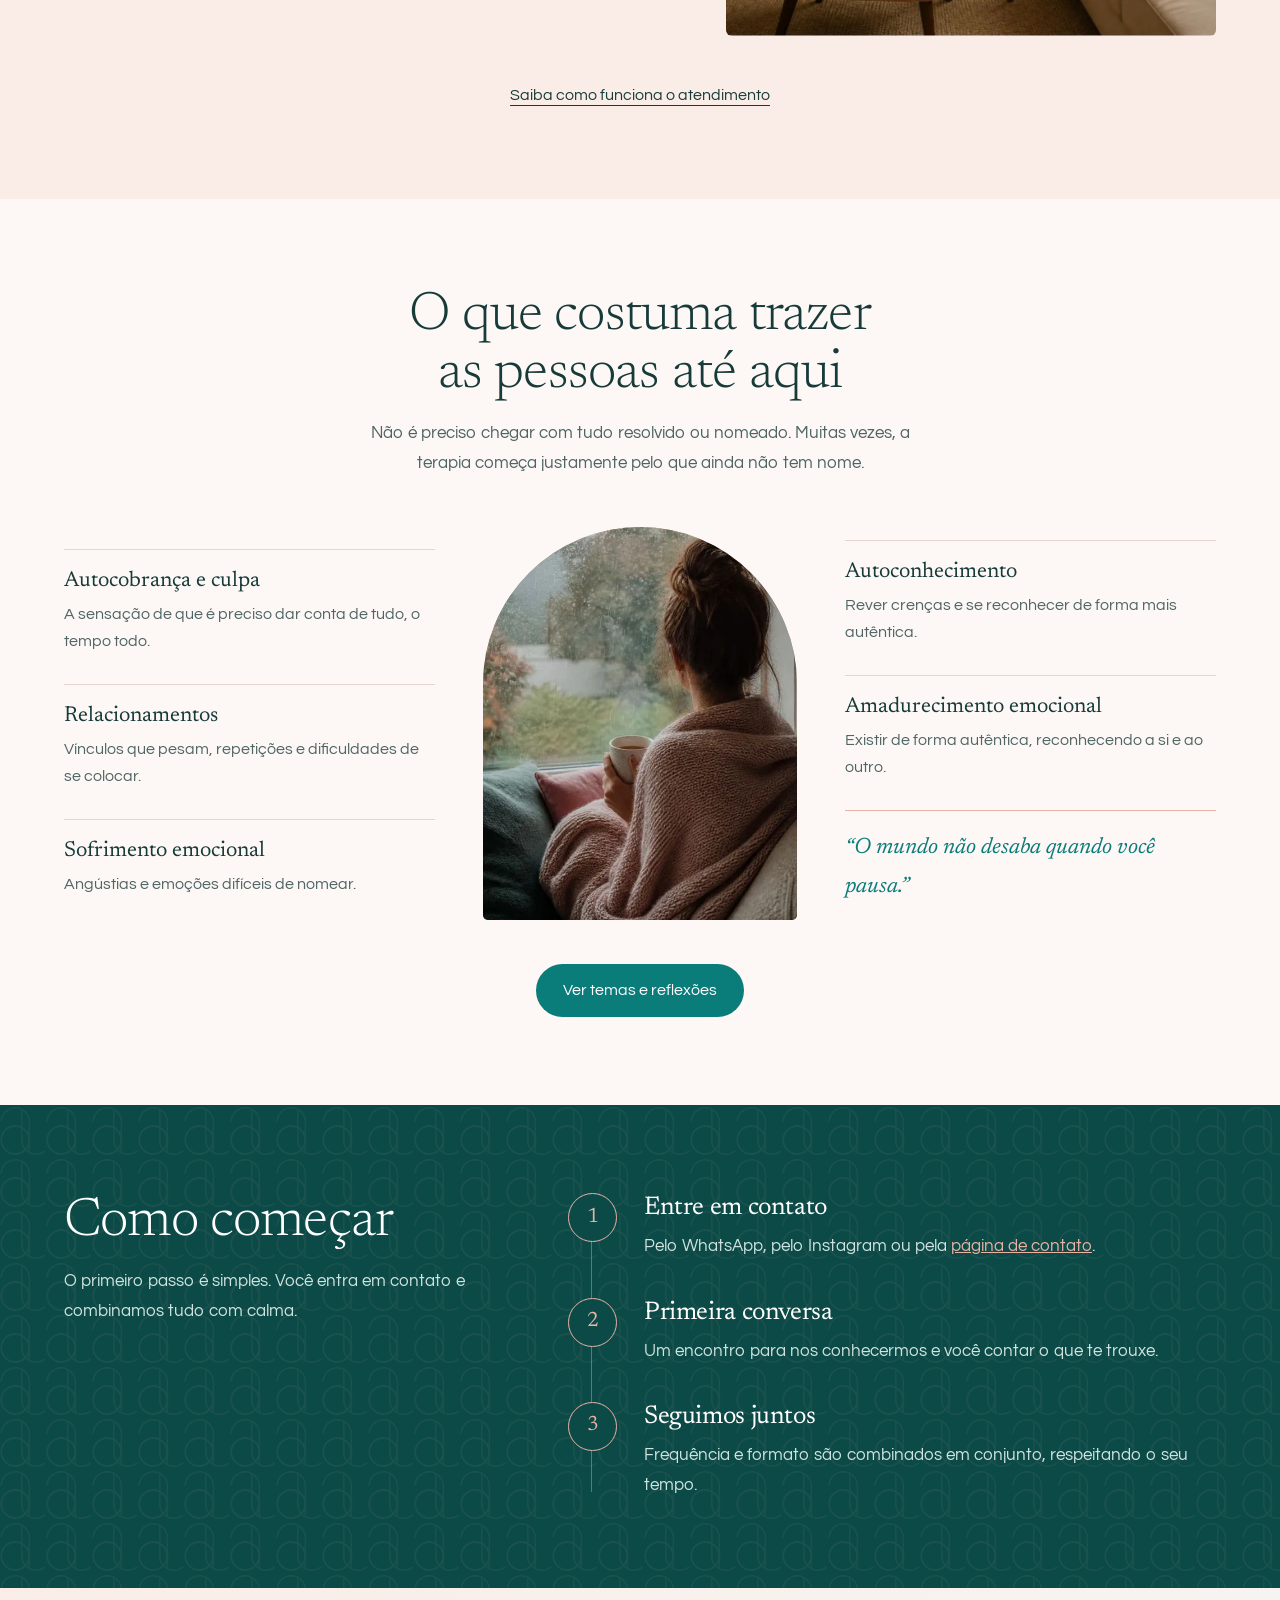
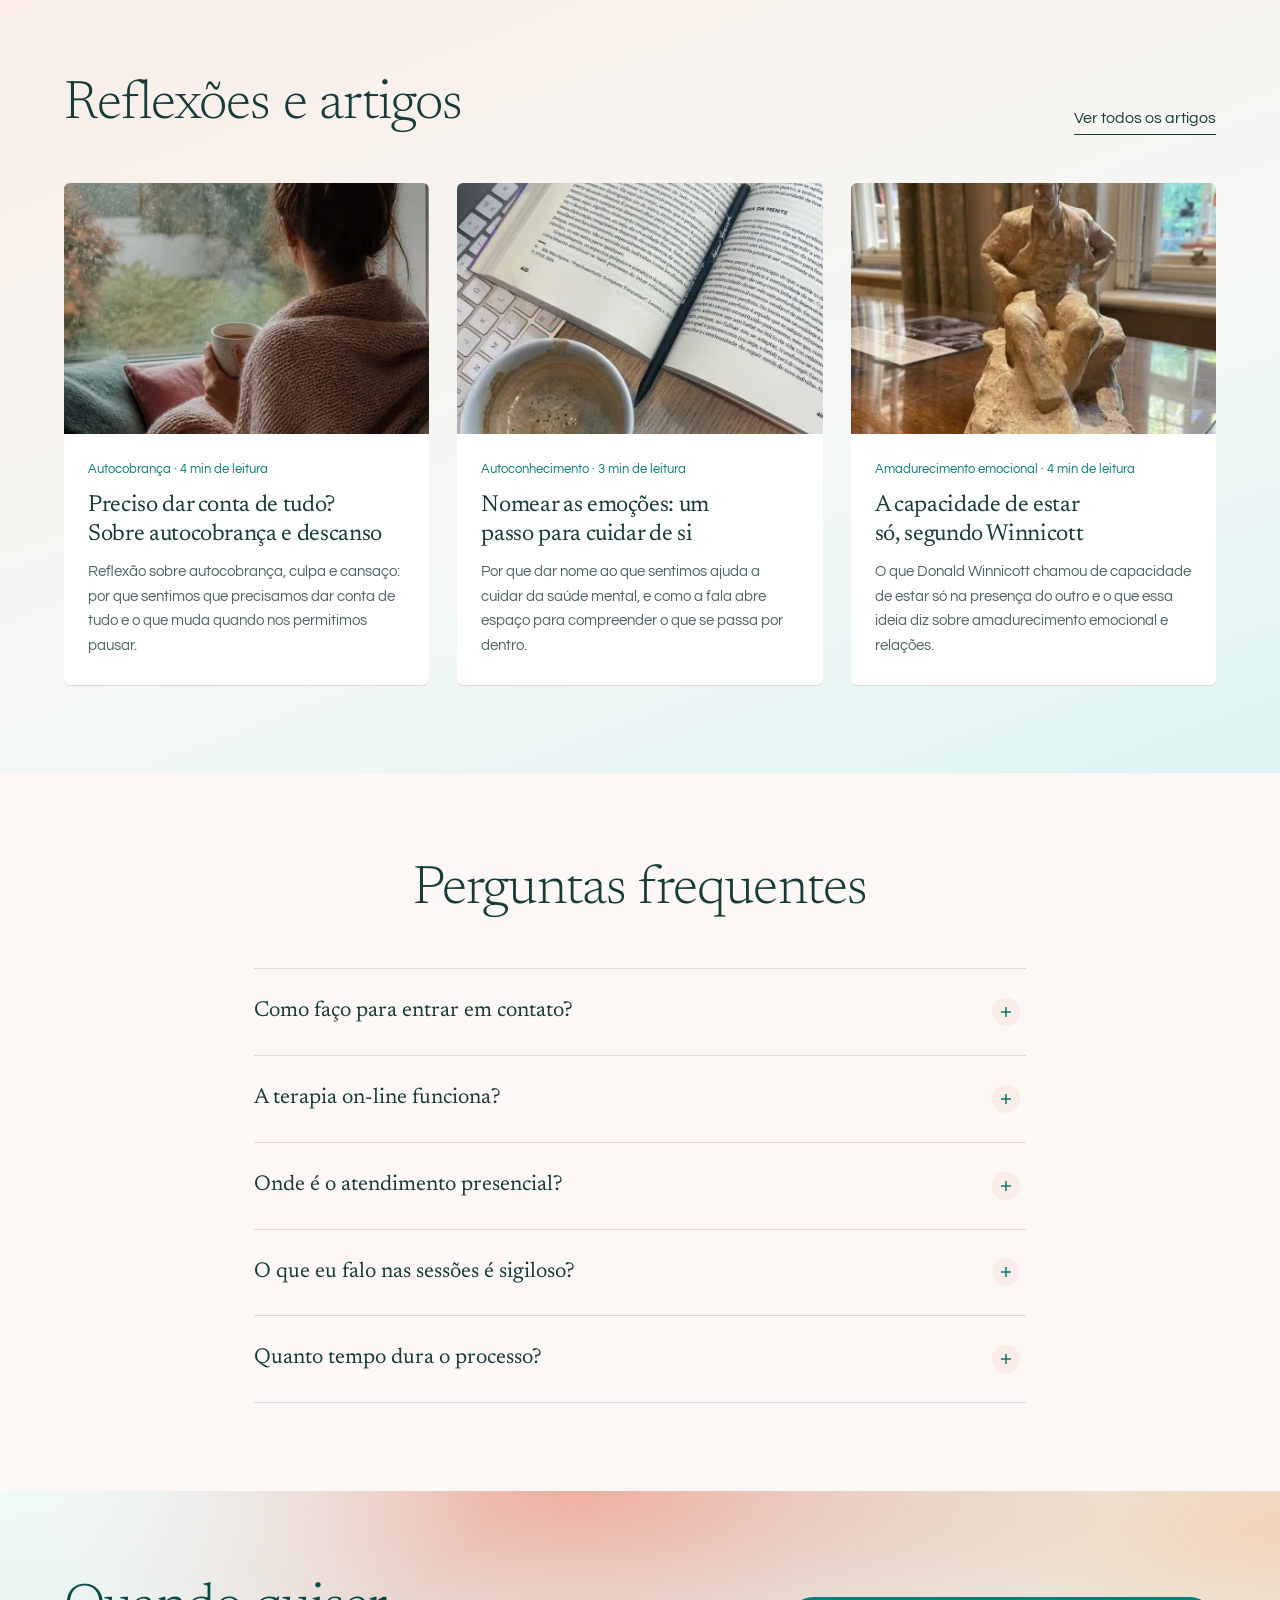
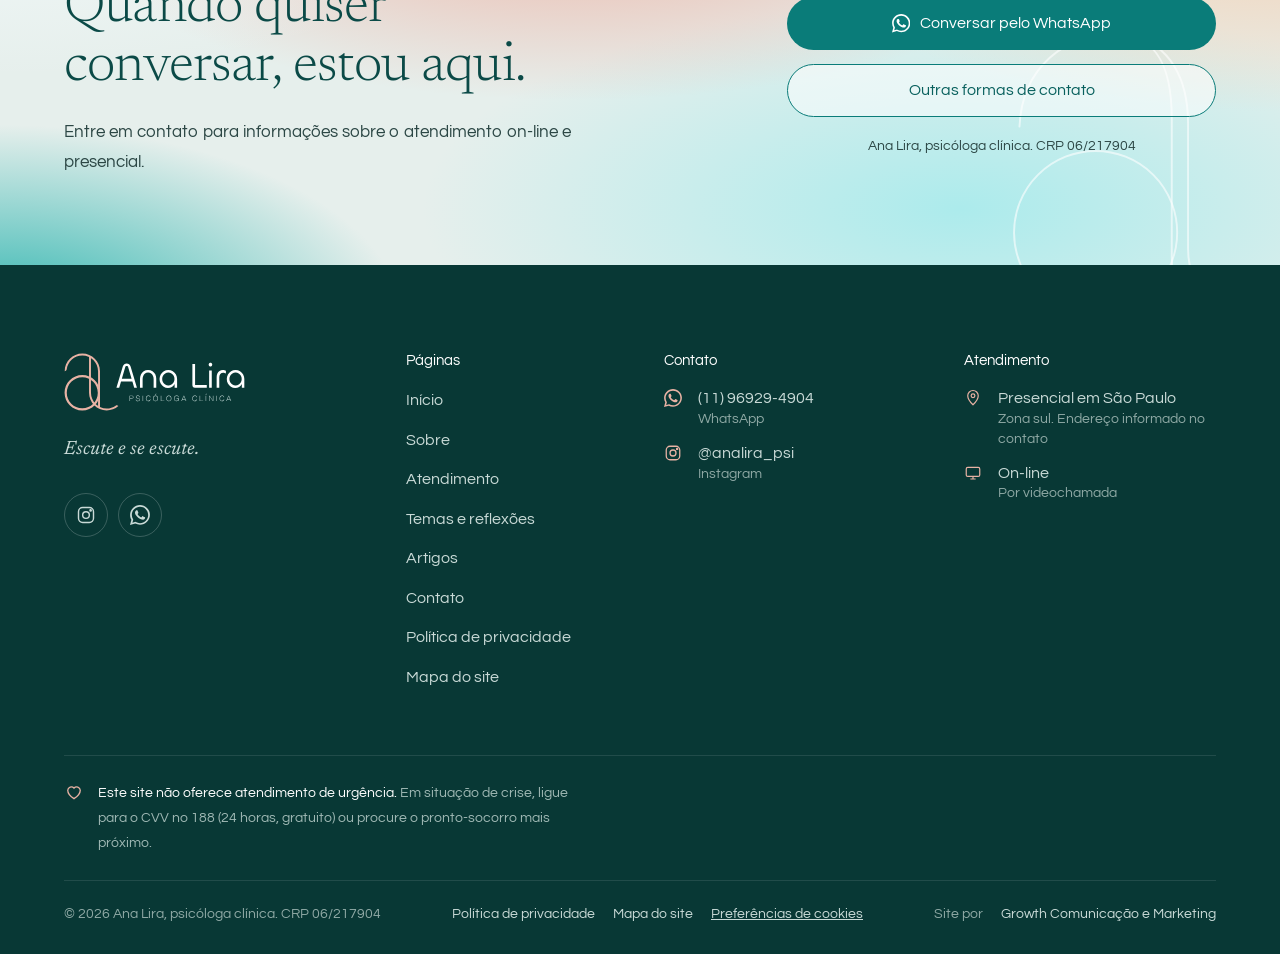
==== commit 6a1e10db: "Home: foto do Museu Freud em alta resolução" ====
--- a/index.html
+++ b/index.html
@@ -84,7 +84,7 @@
   <section class="b-sec b-about" aria-labelledby="sobre-t">
     <div class="wrap b-about-grid">
       <div class="b-about-photos reveal">
-        <img class="ph1" src="assets/img/ana-lira-museu-freud-londres.webp" alt="Ana Lira em frente ao Museu Freud, em Londres" width="400" height="482" loading="lazy">
+        <img class="ph1" src="assets/img/ana-lira-museu-freud-londres.webp" srcset="assets/img/ana-lira-museu-freud-londres.webp 800w, assets/img/ana-lira-museu-freud-londres-1200.webp 1200w" sizes="(max-width:980px) 90vw, 480px" alt="Ana Lira em frente à casa-museu de Freud, em Londres" width="800" height="963" loading="lazy">
         <img class="ph2" src="assets/img/ana-lira-retrato.webp" alt="Retrato de Ana Lira" width="400" height="400" loading="lazy">
         <span class="b-caption">No Museu Freud, em Londres</span>
       </div>
--- a/assets/css/style.css
+++ b/assets/css/style.css
@@ -817,3 +817,35 @@
 .b-manifesto .mono{width:30px;height:34px;color:var(--blush-deep)}
 .b-portrait::before{border-color:var(--blush)}
 .b-articles-teaser,.b-related{background:linear-gradient(160deg,var(--blush-soft) 0%,#F4F8F6 60%,var(--aqua) 100%)}
+
+/* título do atendimento centralizado, sem quebra no hífen */
+.b-head-wide{max-width:820px}
+.b-head-wide h2{max-width:none;text-wrap:balance}
+
+/* mapa do site */
+.b-smap{display:grid;grid-template-columns:repeat(3,1fr);gap:40px}
+.b-smap-col h2{font-size:1.6rem;margin-bottom:16px;padding-bottom:12px;border-bottom:1px solid var(--line)}
+.b-smap-col ul{list-style:none;display:grid;gap:10px}
+.b-smap-col a{color:var(--teal);text-decoration:none;font-size:1.05rem}
+.b-smap-col a:hover{text-decoration:underline}
+@media (max-width:980px){.b-smap{grid-template-columns:1fr;gap:28px}}
+
+/* faixa LGPD */
+.cc{position:fixed;left:0;right:0;bottom:0;z-index:120;max-width:none;border-radius:0;border:0;border-top:3px solid var(--blush);
+  background:#fff;padding:0;box-shadow:0 -18px 40px -20px rgba(11,74,71,.45);transform:translateY(100%);transition:transform .45s var(--ease)}
+.cc.cc-in-view{transform:none}
+.cc.cc-out{transform:translateY(100%)}
+.cc-in{max-width:var(--wrap);margin:0 auto;padding:20px 24px;display:flex;gap:28px;align-items:center;justify-content:space-between}
+.cc h2{font-family:var(--sans);font-size:1.05rem;color:var(--b-dark,#0B4A47);margin-bottom:4px;max-width:none}
+.cc p{font-family:var(--sans);font-size:.9rem;line-height:1.55;color:#3D5553;max-width:78ch}
+.cc a{color:var(--teal)}
+.cc-actions{display:flex;gap:10px;margin:0;flex:none}
+.cc .btn{padding:.8em 1.4em}
+.foot-bottom .cc-open{color:#C9DAD7}
+.foot-bottom span a{color:#C9DAD7}
+@media (max-width:760px){
+  .cc-in{flex-direction:column;align-items:stretch;gap:14px;padding:18px 16px}
+  .cc-actions .btn{flex:1}
+}
+@media (prefers-reduced-motion:reduce){.cc{transition:none}}
+.b-prose ul{margin:0 0 18px 20px;color:#2C4745}.b-prose li{margin-bottom:8px}
